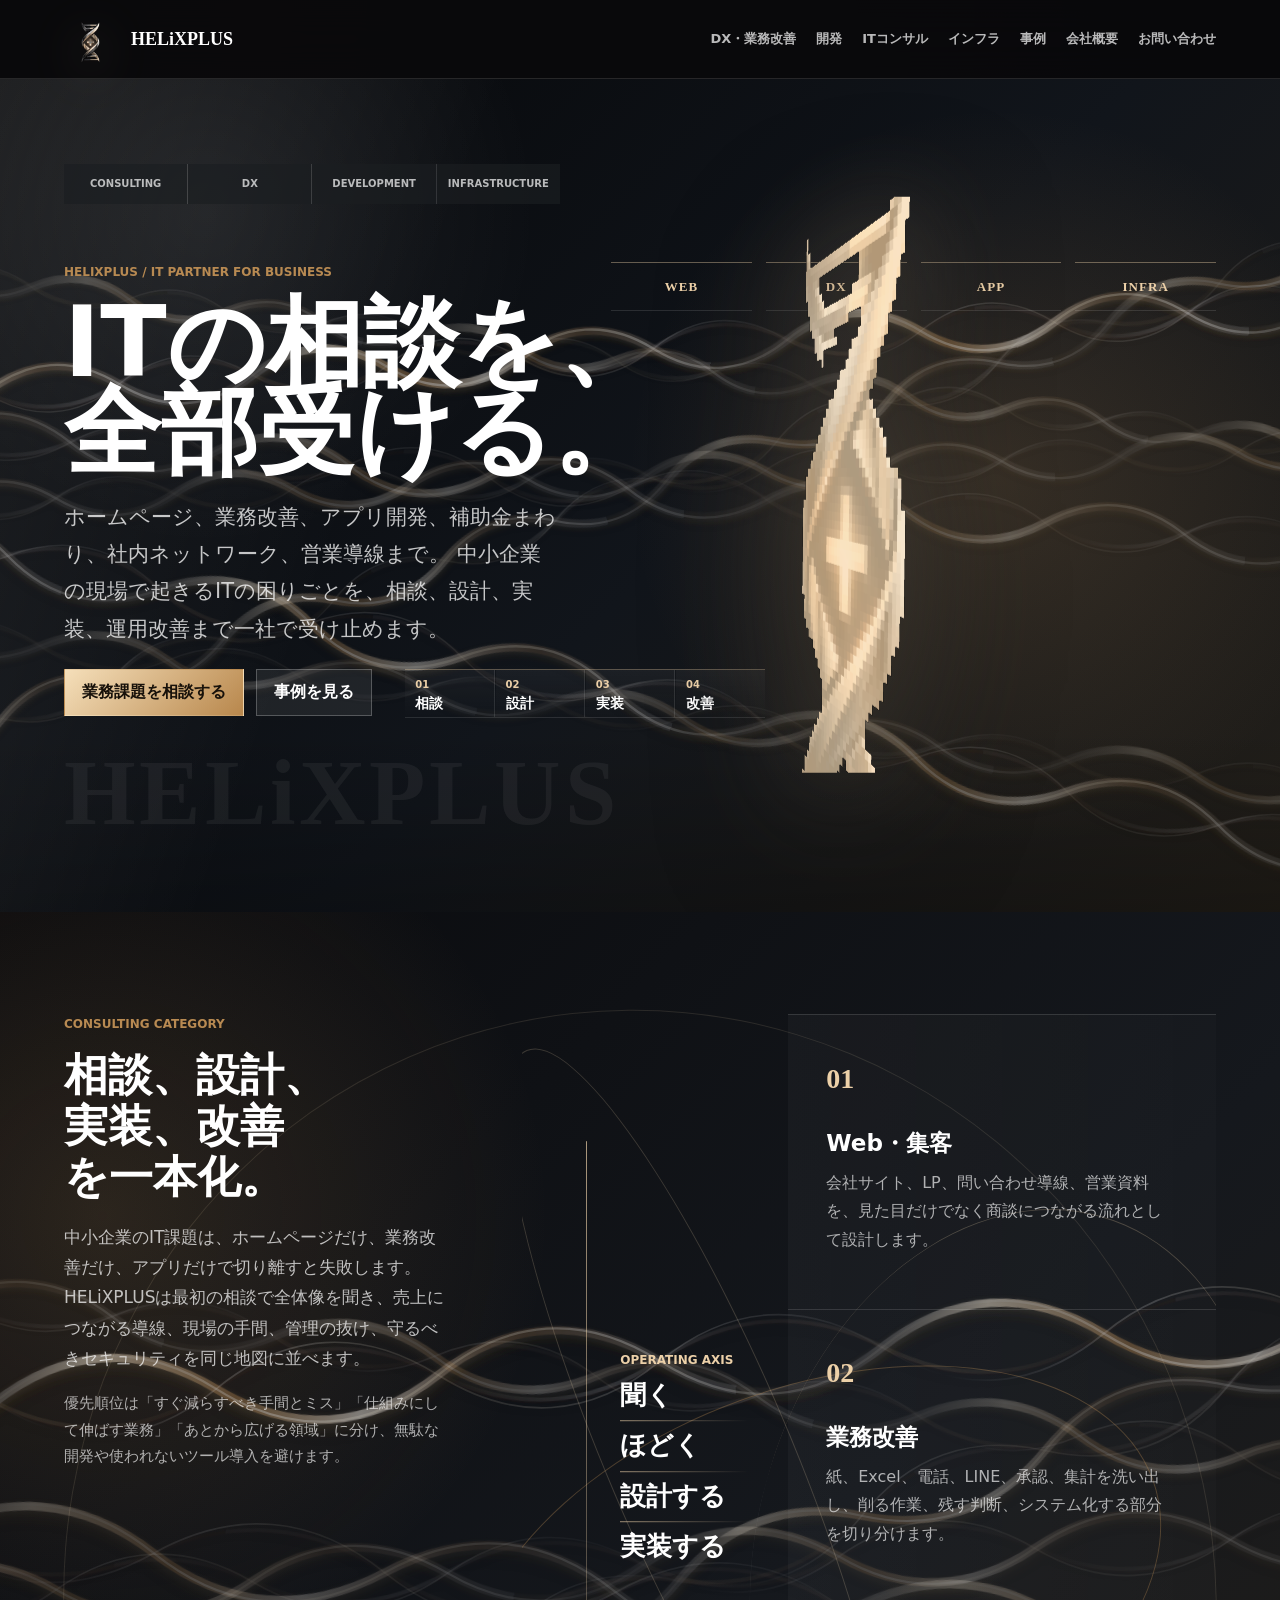
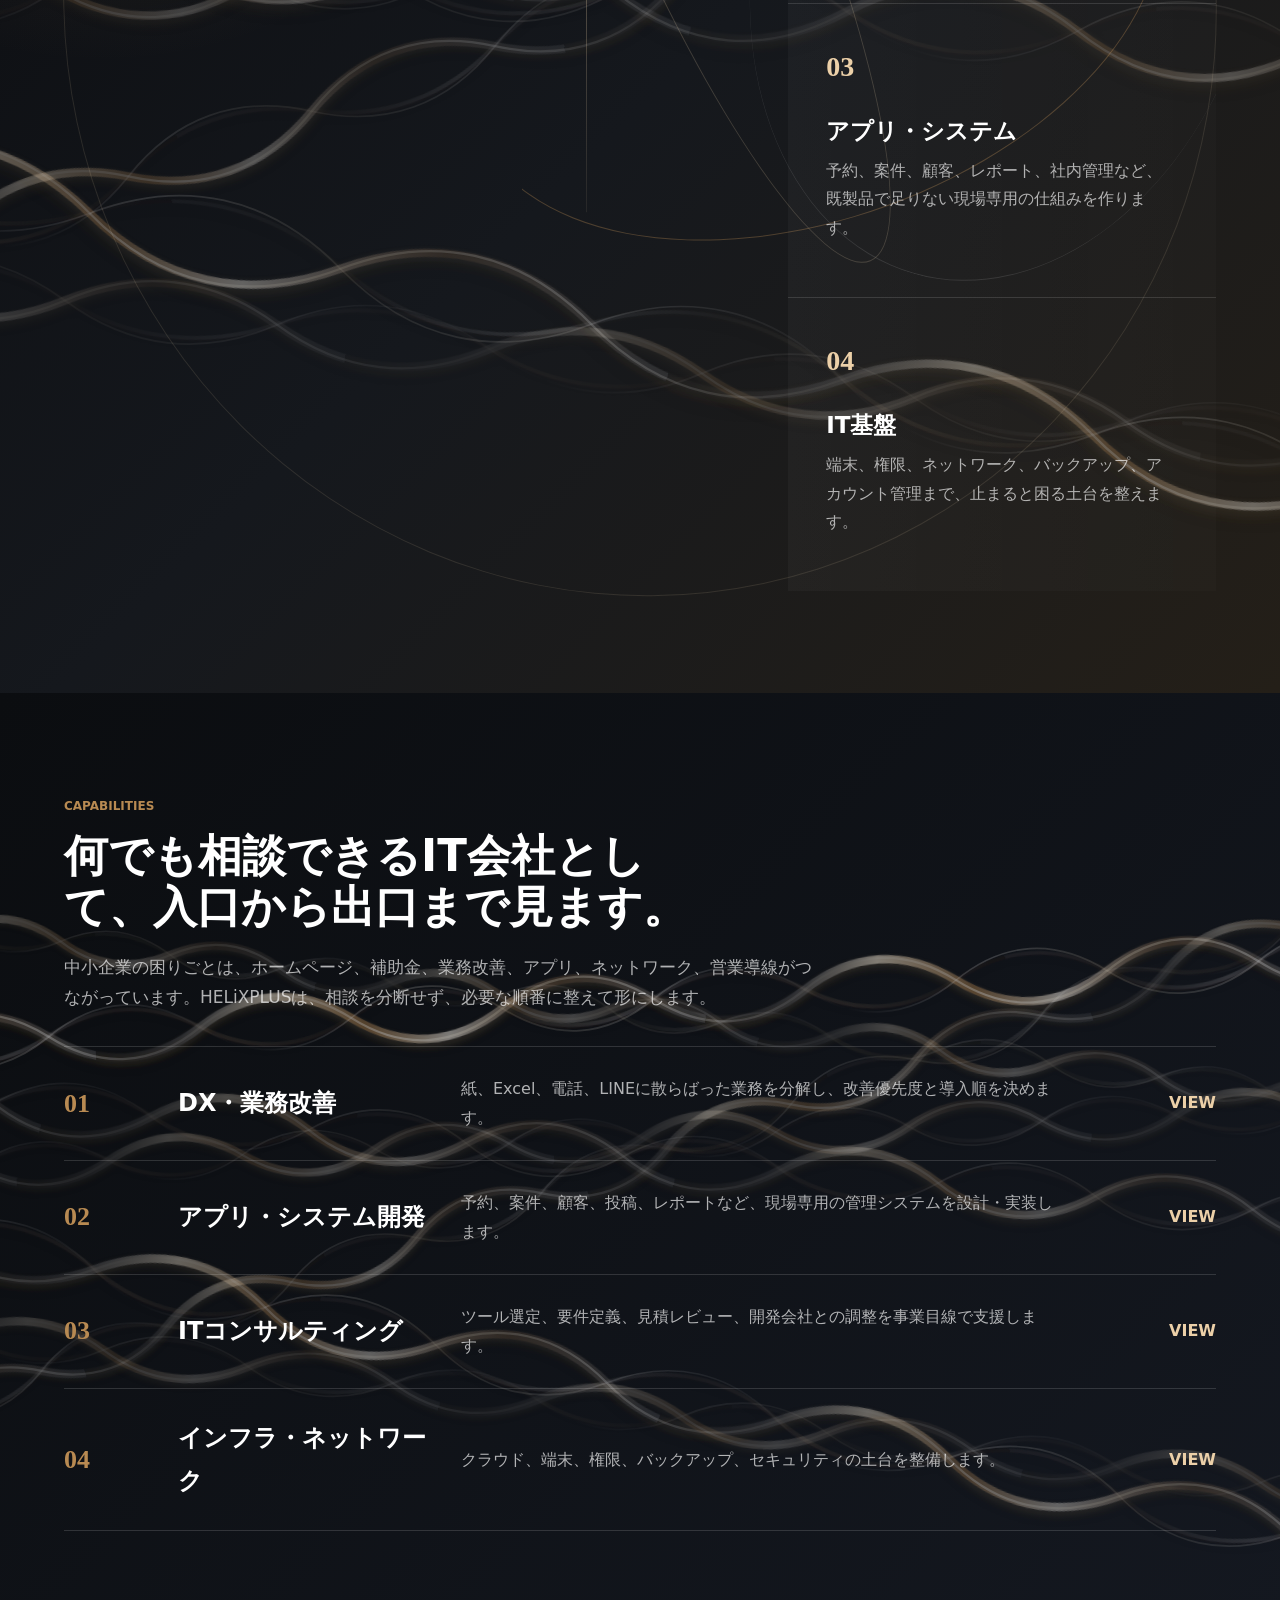
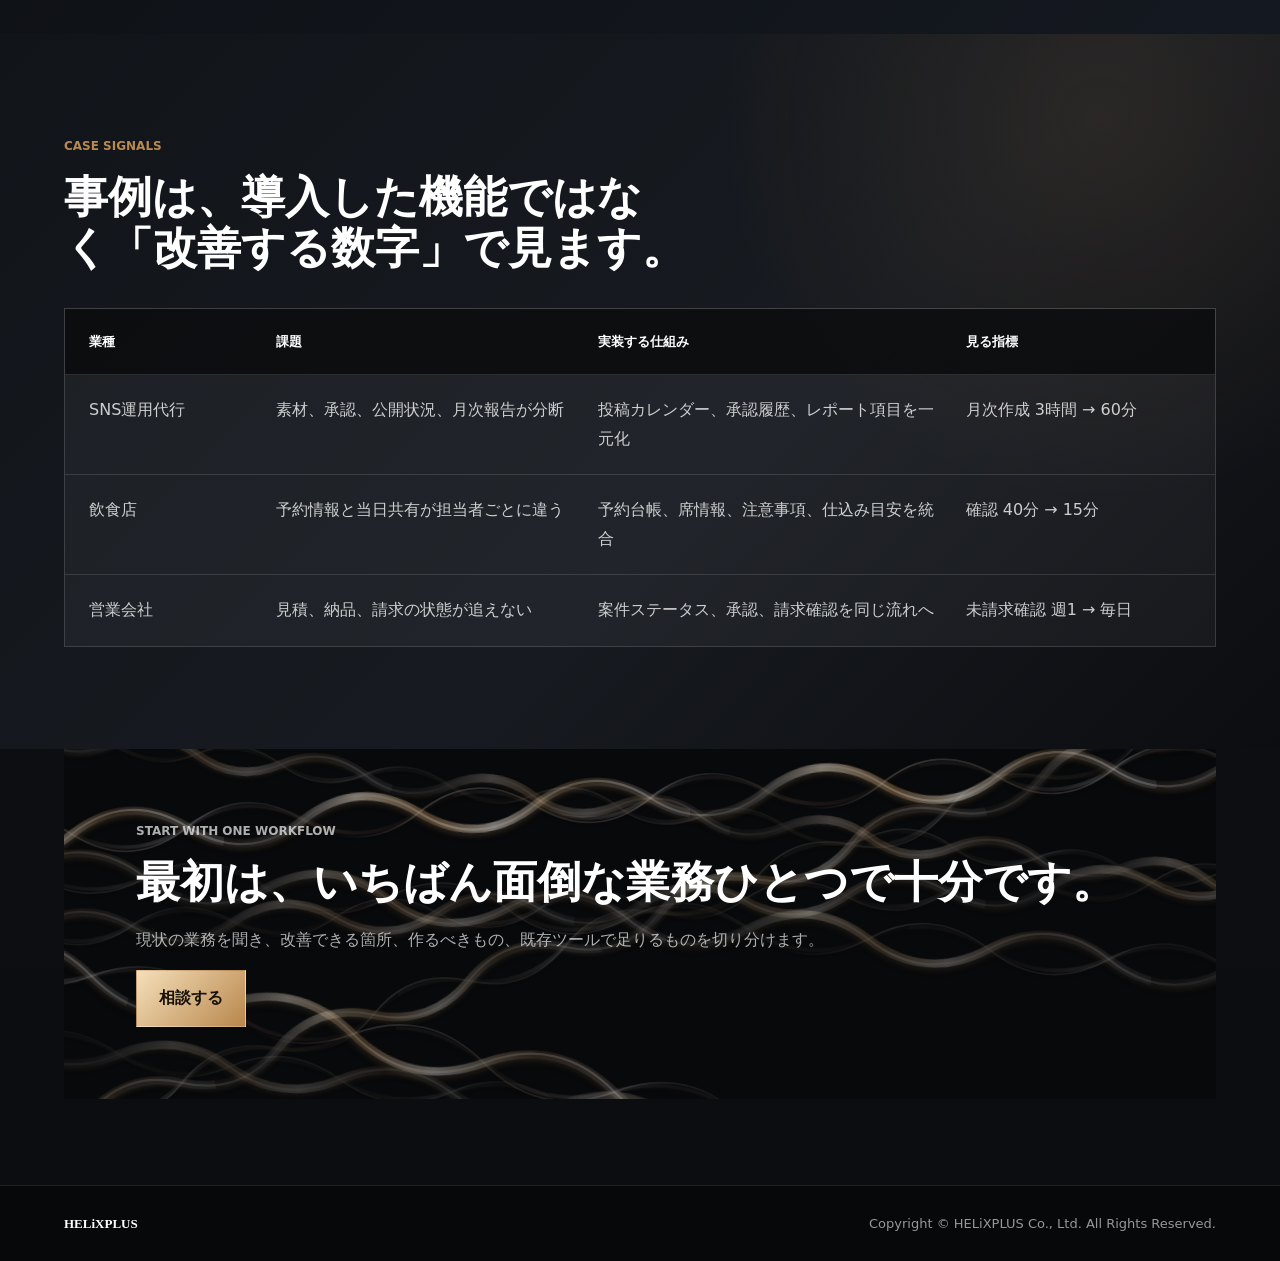
==== index.html @ cbbdb83b "Render hero logo as WebGL 3D mesh" ====
<!doctype html>
<html lang="ja">
  <head>
    <meta charset="utf-8" />
    <meta name="viewport" content="width=device-width, initial-scale=1" />
    <title>HELiXPLUS | 業務設計とシステム実装のパートナー</title>
    <meta name="description" content="HELiXPLUSは、中小企業のIT相談、業務改善、DX、アプリ開発、ITコンサルティングまで伴走するITパートナーです。" />
    <link rel="canonical" href="https://helixplus.vercel.app/" />
    <meta property="og:title" content="HELiXPLUS | ITの相談を、全部受ける。" />
    <meta property="og:description" content="業務改善、アプリ開発、ITコンサル、インフラまで。相談、設計、実装、改善を一本化します。" />
    <meta property="og:type" content="website" />
    <meta property="og:url" content="https://helixplus.vercel.app/" />
    <meta property="og:image" content="https://helixplus.vercel.app/assets/helixplus-mark.png" />
    <meta name="twitter:card" content="summary_large_image" />
    <link rel="stylesheet" href="./styles.css" />
    <script src="./logo-3d.js" defer></script>
  </head>
  <body>
    <a class="skip-link" href="#main-content">本文へ移動</a>
    <header class="site-header">
      <a class="brand" href="./index.html">
        <img src="./assets/helixplus-mark.png" alt="HELiXPLUS" />
        <span>HELiXPLUS</span>
      </a>
      <nav class="nav" aria-label="主要ナビゲーション">
        <a href="./dx.html">DX・業務改善</a>
        <a href="./development.html">開発</a>
        <a href="./consulting.html">ITコンサル</a>
        <a href="./infrastructure.html">インフラ</a>
        <a href="./works.html">事例</a>
        <a href="./company.html">会社概要</a>
        <a href="./company.html#contact">お問い合わせ</a>
      </nav>
    </header>

    <main id="main-content">
      <section class="hero">
        <div class="hero-copy">
          <div class="hero-kicker">
            <span>CONSULTING</span>
            <span>DX</span>
            <span>DEVELOPMENT</span>
            <span>INFRASTRUCTURE</span>
          </div>
          <p class="eyebrow">HELiXPLUS / IT PARTNER FOR BUSINESS</p>
          <h1><span>ITの相談を、</span><span>全部受ける。</span></h1>
          <p class="lead">
            ホームページ、業務改善、アプリ開発、補助金まわり、社内ネットワーク、営業導線まで。
            中小企業の現場で起きるITの困りごとを、相談、設計、実装、運用改善まで一社で受け止めます。
          </p>
          <div class="hero-cta-row">
            <div class="hero-actions">
              <a class="button primary" href="./company.html#contact">業務課題を相談する</a>
              <a class="button secondary" href="./works.html">事例を見る</a>
            </div>
            <div class="hero-proof" aria-label="HELiXPLUSの支援領域">
              <div><span>01</span><strong>相談</strong><small>入口を限定しない</small></div>
              <div><span>02</span><strong>設計</strong><small>必要な順番を決める</small></div>
              <div><span>03</span><strong>実装</strong><small>現場で使える形にする</small></div>
              <div><span>04</span><strong>改善</strong><small>作って終わりにしない</small></div>
            </div>
          </div>
          <p class="hero-signature" aria-hidden="true">
            <span>H</span>
            <span>E</span>
            <span>L</span>
            <span>i</span>
            <span>X</span>
            <span>P</span>
            <span>L</span>
            <span>U</span>
            <span>S</span>
          </p>
        </div>

        <aside class="brand-stage" aria-label="HELiXPLUSブランドステージ">
          <div class="orbit-labels" aria-hidden="true">
            <span>WEB</span>
            <span>DX</span>
            <span>APP</span>
            <span>INFRA</span>
          </div>
          <div class="hero-logo-3d" data-logo-src="./assets/helixplus-mark.png" aria-hidden="true">
            <canvas class="hero-logo-canvas"></canvas>
            <img class="hero-mark-fallback" src="./assets/helixplus-mark.png" alt="" />
          </div>
          <div class="stage-statement">
            <span>CONSULT / BUILD / GROW</span>
            <strong>経営、営業、現場をつなぎ、必要な技術を組み合わせる。</strong>
          </div>
        </aside>
      </section>

      <section class="section split-section helix-section">
        <div class="section-head">
          <p class="eyebrow">CONSULTING CATEGORY</p>
          <h2>相談、設計、実装、改善を一本化。</h2>
          <p class="section-lead">中小企業のIT課題は、ホームページだけ、業務改善だけ、アプリだけで切り離すと失敗します。HELiXPLUSは最初の相談で全体像を聞き、売上につながる導線、現場の手間、管理の抜け、守るべきセキュリティを同じ地図に並べます。</p>
          <p class="section-note">優先順位は「すぐ減らすべき手間とミス」「仕組みにして伸ばす業務」「あとから広げる領域」に分け、無駄な開発や使われないツール導入を避けます。</p>
        </div>
        <div class="consult-map" aria-label="相談カテゴリ">
          <div class="consult-core">
            <div class="axis-copy">
              <span>OPERATING AXIS</span>
              <strong>聞く</strong>
              <i></i>
              <strong>ほどく</strong>
              <i></i>
              <strong>設計する</strong>
              <i></i>
              <strong>実装する</strong>
            </div>
          </div>
          <article class="consult-item item-web"><span>01</span><h3>Web・集客</h3><p>会社サイト、LP、問い合わせ導線、営業資料を、見た目だけでなく商談につながる流れとして設計します。</p></article>
          <article class="consult-item item-dx"><span>02</span><h3>業務改善</h3><p>紙、Excel、電話、LINE、承認、集計を洗い出し、削る作業、残す判断、システム化する部分を切り分けます。</p></article>
          <article class="consult-item item-app"><span>03</span><h3>アプリ・システム</h3><p>予約、案件、顧客、レポート、社内管理など、既製品で足りない現場専用の仕組みを作ります。</p></article>
          <article class="consult-item item-base"><span>04</span><h3>IT基盤</h3><p>端末、権限、ネットワーク、バックアップ、アカウント管理まで、止まると困る土台を整えます。</p></article>
        </div>
      </section>

      <section class="section dark">
        <div class="section-head">
          <p class="eyebrow">CAPABILITIES</p>
          <h2>何でも相談できるIT会社として、入口から出口まで見ます。</h2>
          <p class="section-lead">中小企業の困りごとは、ホームページ、補助金、業務改善、アプリ、ネットワーク、営業導線がつながっています。HELiXPLUSは、相談を分断せず、必要な順番に整えて形にします。</p>
        </div>
        <div class="capability-list">
          <a href="./dx.html"><span>01</span><strong>DX・業務改善</strong><p>紙、Excel、電話、LINEに散らばった業務を分解し、改善優先度と導入順を決めます。</p><em>VIEW</em></a>
          <a href="./development.html"><span>02</span><strong>アプリ・システム開発</strong><p>予約、案件、顧客、投稿、レポートなど、現場専用の管理システムを設計・実装します。</p><em>VIEW</em></a>
          <a href="./consulting.html"><span>03</span><strong>ITコンサルティング</strong><p>ツール選定、要件定義、見積レビュー、開発会社との調整を事業目線で支援します。</p><em>VIEW</em></a>
          <a href="./infrastructure.html"><span>04</span><strong>インフラ・ネットワーク</strong><p>クラウド、端末、権限、バックアップ、セキュリティの土台を整備します。</p><em>VIEW</em></a>
        </div>
      </section>

      <section class="section">
        <div class="section-head">
          <p class="eyebrow">CASE SIGNALS</p>
          <h2>事例は、導入した機能ではなく「改善する数字」で見ます。</h2>
        </div>
        <div class="evidence-table">
          <div class="evidence-row head"><span>業種</span><span>課題</span><span>実装する仕組み</span><span>見る指標</span></div>
          <a class="evidence-row" href="./works.html"><span data-label="業種">SNS運用代行</span><span data-label="課題">素材、承認、公開状況、月次報告が分断</span><span data-label="実装する仕組み">投稿カレンダー、承認履歴、レポート項目を一元化</span><span data-label="改善例">月次作成 3時間 → 60分</span></a>
          <a class="evidence-row" href="./works.html"><span data-label="業種">飲食店</span><span data-label="課題">予約情報と当日共有が担当者ごとに違う</span><span data-label="実装する仕組み">予約台帳、席情報、注意事項、仕込み目安を統合</span><span data-label="改善例">確認 40分 → 15分</span></a>
          <a class="evidence-row" href="./works.html"><span data-label="業種">営業会社</span><span data-label="課題">見積、納品、請求の状態が追えない</span><span data-label="実装する仕組み">案件ステータス、承認、請求確認を同じ流れへ</span><span data-label="改善例">未請求確認 週1 → 毎日</span></a>
        </div>
      </section>

      <section class="closing-cta" id="contact">
        <p class="eyebrow">START WITH ONE WORKFLOW</p>
        <h2>最初は、いちばん面倒な業務ひとつで十分です。</h2>
        <p>現状の業務を聞き、改善できる箇所、作るべきもの、既存ツールで足りるものを切り分けます。</p>
        <a class="button primary" href="./company.html#contact">相談する</a>
      </section>
    </main>

    <footer class="site-footer">
      <span>HELiXPLUS</span>
      <span>Copyright © HELiXPLUS Co., Ltd. All Rights Reserved.</span>
    </footer>
  </body>
</html>
---- styles.css ----
:root {
  color-scheme: light;
  --ink: #101216;
  --charcoal: #15181d;
  --deep: #08090b;
  --paper: #f6f4ef;
  --white: #ffffff;
  --line: rgba(20, 22, 26, 0.13);
  --muted: #626975;
  --steel: #39414d;
  --gold: #b88a52;
  --gold-soft: #ecd0a8;
  --mist: #e9ecef;
  --radius: 0;
  --page: clamp(20px, 5vw, 76px);
}

* {
  box-sizing: border-box;
}

html {
  scroll-behavior: smooth;
  background: #090a0d;
}

body {
  margin: 0;
  color: var(--ink);
  background:
    radial-gradient(circle at 20% 0%, rgba(184, 138, 82, 0.09), transparent 30%),
    linear-gradient(180deg, #090a0d 0%, #13161b 48%, #0b0c0f 100%);
  font-family: "Hiragino Kaku Gothic ProN", "Yu Gothic", "YuGothic", "Noto Sans JP", system-ui, sans-serif;
  line-height: 1.78;
  letter-spacing: 0;
}

a {
  color: inherit;
  text-decoration: none;
}

a:focus-visible,
.button:focus-visible {
  outline: 3px solid var(--gold-soft);
  outline-offset: 4px;
}

.skip-link {
  position: fixed;
  left: var(--page);
  top: 12px;
  z-index: 100;
  padding: 10px 14px;
  background: #f5dfba;
  color: #17110a;
  font-weight: 900;
  transform: translateY(-180%);
}

.skip-link:focus {
  transform: translateY(0);
}

img {
  display: block;
  max-width: 100%;
}

h1,
h2,
h3,
p,
dl,
dd {
  margin-top: 0;
}

h1,
h2,
h3 {
  letter-spacing: 0;
}

h1 {
  margin-bottom: 22px;
  font-size: clamp(52px, 7.6vw, 118px);
  line-height: 0.92;
  font-weight: 900;
}

h1 span {
  display: block;
  white-space: nowrap;
}

h2 {
  margin-bottom: 18px;
  font-size: clamp(28px, 3.4vw, 48px);
  line-height: 1.18;
  font-weight: 900;
  text-wrap: balance;
}

h3 {
  margin-bottom: 10px;
  font-size: clamp(19px, 1.8vw, 24px);
  line-height: 1.35;
  font-weight: 850;
}

.site-header {
  position: sticky;
  top: 0;
  z-index: 40;
  display: grid;
  grid-template-columns: auto 1fr;
  align-items: center;
  gap: 30px;
  padding: 12px var(--page);
  border-bottom: 1px solid rgba(255, 255, 255, 0.12);
  background: rgba(8, 9, 11, 0.88);
  color: #fff;
  backdrop-filter: blur(18px);
}

.brand {
  display: inline-flex;
  align-items: center;
  gap: 13px;
  min-width: max-content;
  font-family: Georgia, "Times New Roman", serif;
  font-size: 18px;
  font-weight: 800;
}

.brand img {
  width: 54px;
  height: 54px;
  object-fit: contain;
  filter: drop-shadow(0 10px 26px rgba(236, 208, 168, 0.24));
}

.nav {
  display: flex;
  flex-wrap: wrap;
  justify-content: flex-end;
  gap: 8px 20px;
  color: rgba(255, 255, 255, 0.72);
  font-size: 13px;
  font-weight: 700;
}

.nav a {
  padding: 10px 0;
}

.nav a:hover {
  color: var(--gold-soft);
}

.eyebrow {
  margin: 0 0 14px;
  color: var(--gold);
  font-size: 12px;
  font-weight: 900;
  letter-spacing: 0;
  text-transform: uppercase;
}

.lead,
.page-lead,
.section-lead,
.card p,
.process-card p,
.case-card p,
.metric-card p,
.company-list dd,
.text-block p {
  color: var(--muted);
  text-wrap: pretty;
}

.button {
  display: inline-flex;
  align-items: center;
  justify-content: center;
  min-height: 50px;
  padding: 13px 22px;
  border: 1px solid var(--line);
  font-weight: 900;
  white-space: nowrap;
}

.button.primary {
  border-color: transparent;
  background: linear-gradient(135deg, #f5dfba 0%, #b8874c 100%);
  color: #17110a;
}

.button.secondary {
  border-color: rgba(255, 255, 255, 0.24);
  background: rgba(255, 255, 255, 0.07);
  color: #fff;
}

.hero-actions,
.inline-actions {
  display: flex;
  flex-wrap: wrap;
  gap: 12px;
  margin-top: 30px;
}

.hero-cta-row {
  display: grid;
  grid-template-columns: max-content minmax(360px, 560px);
  align-items: start;
  gap: clamp(22px, 2.6vw, 36px);
  margin-top: 14px;
}

.hero-cta-row .hero-actions {
  align-content: start;
  align-items: flex-start;
  margin-top: 0;
}

.hero-cta-row .button {
  min-height: 42px;
  padding: 8px 17px;
}

.hero {
  position: relative;
  min-height: calc(100vh - 67px);
  display: grid;
  grid-template-columns: minmax(0, 0.82fr) minmax(410px, 1fr);
  gap: clamp(24px, 4vw, 72px);
  align-items: center;
  padding: clamp(48px, 6vw, 88px) var(--page) clamp(42px, 5vw, 68px);
  overflow: hidden;
  background:
    url("./assets/helix-field.svg") center / cover no-repeat,
    radial-gradient(circle at 78% 48%, rgba(184, 138, 82, 0.2), transparent 34%),
    radial-gradient(circle at 16% 16%, rgba(255, 255, 255, 0.08), transparent 26%),
    linear-gradient(135deg, #050608 0%, #11151b 54%, #231f19 100%);
  color: #fff;
}

.hero::before {
  content: "";
  position: absolute;
  inset: 0;
  background:
    linear-gradient(110deg, rgba(255, 255, 255, 0.09), transparent 32%),
    linear-gradient(180deg, transparent 78%, rgba(0, 0, 0, 0.28));
  pointer-events: none;
}

.hero::after {
  content: none;
}

.hero-copy,
.brand-stage {
  position: relative;
  z-index: 1;
}

.hero-signature {
  position: relative;
  z-index: 0;
  display: flex;
  align-items: flex-end;
  justify-content: space-between;
  width: min(100%, 720px);
  gap: 0.04em;
  margin: clamp(18px, 3.2vh, 30px) 0 0;
  color: rgba(255, 255, 255, 0.055);
  font-family: Georgia, "Times New Roman", serif;
  font-size: clamp(54px, 7.2vw, 104px);
  font-weight: 900;
  line-height: 1;
  white-space: nowrap;
  pointer-events: none;
  perspective: 900px;
  transform-style: preserve-3d;
}

.hero-signature span {
  display: inline-block;
  transform-origin: 50% 52%;
  transform-style: preserve-3d;
  backface-visibility: visible;
  animation: signature-letter-spin 3.2s linear infinite;
  will-change: transform, opacity;
}

.hero-signature span:nth-child(1) { animation-delay: 0s; }
.hero-signature span:nth-child(2) { animation-delay: -0.26s; }
.hero-signature span:nth-child(3) { animation-delay: -0.52s; }
.hero-signature span:nth-child(4) { animation-delay: -0.78s; }
.hero-signature span:nth-child(5) { animation-delay: -1.04s; }
.hero-signature span:nth-child(6) { animation-delay: -1.3s; }
.hero-signature span:nth-child(7) { animation-delay: -1.56s; }
.hero-signature span:nth-child(8) { animation-delay: -1.82s; }
.hero-signature span:nth-child(9) { animation-delay: -2.08s; }

@keyframes signature-letter-spin {
  0% { opacity: .42; transform: rotateY(0deg) translateZ(0) scaleX(1); }
  25% { opacity: .82; transform: rotateY(90deg) translateZ(18px) scaleX(.32); }
  50% { opacity: .56; transform: rotateY(180deg) translateZ(0) scaleX(1); }
  75% { opacity: .82; transform: rotateY(270deg) translateZ(18px) scaleX(.32); }
  100% { opacity: .42; transform: rotateY(360deg) translateZ(0) scaleX(1); }
}

.hero-copy {
  max-width: 900px;
}

.hero .lead {
  max-width: 720px;
  color: rgba(255, 255, 255, 0.76);
  font-size: clamp(17px, 1.7vw, 21px);
}

.hero-kicker {
  display: grid;
  grid-template-columns: repeat(4, minmax(0, 1fr));
  gap: 1px;
  max-width: 720px;
  margin-bottom: clamp(34px, 5vw, 58px);
  background: rgba(255, 255, 255, 0.14);
}

.hero-kicker span {
  padding: 11px 10px;
  background: rgba(8, 10, 13, 0.62);
  color: rgba(255, 255, 255, 0.7);
  font-size: 10px;
  font-weight: 900;
  text-align: center;
}

.hero-proof {
  display: grid;
  grid-template-columns: repeat(4, 1fr);
  gap: 1px;
  width: min(100%, 560px);
  margin-top: 0;
  max-width: 560px;
  border-top: 1px solid rgba(236, 208, 168, 0.34);
  border-bottom: 1px solid rgba(255, 255, 255, 0.11);
  background: transparent;
}

.hero-proof div {
  min-height: 44px;
  padding: 6px 10px 6px;
  border-right: 1px solid rgba(255, 255, 255, 0.11);
  background: linear-gradient(180deg, rgba(255, 255, 255, 0.045), transparent);
}

.hero-proof div:last-child {
  border-right: 0;
}

.hero-proof span,
.metric-card span,
.process-card span,
.case-label {
  display: block;
  color: var(--gold-soft);
  font-size: 10px;
  font-weight: 900;
}

.hero-proof strong {
  display: block;
  margin-top: 1px;
  color: #fff;
  font-size: clamp(14px, 1.05vw, 17px);
  line-height: 1.18;
}

.hero-proof small {
  display: none;
  margin-top: 0;
  color: rgba(255, 255, 255, 0.62);
  font-size: 12px;
  line-height: 1.45;
}

.brand-stage {
  min-height: clamp(520px, 72vh, 760px);
  display: grid;
  place-items: center;
  padding: clamp(12px, 2vw, 28px);
  overflow: visible;
  isolation: isolate;
  perspective: 1500px;
}

.brand-stage::before {
  content: none;
}

.brand-stage::after {
  content: none;
}

.hero-logo-3d {
  position: relative;
  z-index: 4;
  width: min(45vw, 610px);
  aspect-ratio: 1;
  min-width: 360px;
  transform: translateY(-3%);
  filter:
    drop-shadow(0 36px 70px rgba(0, 0, 0, 0.55))
    drop-shadow(0 0 46px rgba(236, 208, 168, 0.22));
}

.hero-logo-canvas,
.hero-mark-fallback {
  position: absolute;
  inset: 0;
  width: 100%;
  height: 100%;
}

.hero-logo-canvas {
  z-index: 2;
  display: block;
}

.hero-logo-3d.is-ready .hero-mark-fallback {
  opacity: 0;
}

.hero-mark-fallback {
  z-index: 1;
  object-fit: contain;
  opacity: 0.92;
  transition: opacity 240ms ease;
}

.orbit-labels {
  position: absolute;
  inset: 13% 0 auto;
  z-index: 3;
  display: grid;
  grid-template-columns: repeat(4, 1fr);
  gap: 14px;
}

.orbit-labels span {
  padding: 12px 0;
  border-top: 1px solid rgba(236, 208, 168, 0.4);
  border-bottom: 1px solid rgba(255, 255, 255, 0.12);
  color: var(--gold-soft);
  font-family: Georgia, "Times New Roman", serif;
  font-size: 13px;
  font-weight: 900;
  text-align: center;
  letter-spacing: 0.08em;
}

.stage-statement {
  display: none;
}

.stage-statement span {
  display: block;
  margin-bottom: 8px;
  color: var(--gold-soft);
  font-size: 12px;
  font-weight: 900;
}

.stage-statement strong {
  color: #fff;
  font-size: clamp(18px, 2vw, 24px);
  line-height: 1.35;
}

.section {
  position: relative;
  padding: clamp(64px, 8vw, 116px) var(--page);
  background:
    radial-gradient(circle at 86% 12%, rgba(184, 138, 82, 0.12), transparent 30%),
    linear-gradient(135deg, #111419 0%, #171a20 58%, #0c0d10 100%);
  color: #fff;
}

.section.dark {
  background:
    url("./assets/helix-field.svg") center / cover no-repeat,
    linear-gradient(135deg, #0b0d10 0%, #141820 100%);
  color: #fff;
}

.section .section-lead,
.section.dark .section-lead,
.section.dark .card p,
.section.dark .process-card p {
  color: rgba(255, 255, 255, 0.68);
}

.section-head {
  max-width: 980px;
  margin-bottom: 34px;
}

.section-lead {
  max-width: 760px;
  font-size: 17px;
}

.section-note {
  max-width: 720px;
  margin-bottom: 0;
  color: rgba(255, 255, 255, 0.66);
  font-size: 15px;
}

.split-section {
  display: grid;
  grid-template-columns: minmax(260px, 0.55fr) minmax(0, 1fr);
  gap: clamp(32px, 6vw, 92px);
  align-items: start;
}

.helix-section {
  overflow: hidden;
  background:
    url("./assets/helix-field.svg") center / cover no-repeat,
    radial-gradient(circle at 8% 22%, rgba(184, 138, 82, 0.18), transparent 28%),
    linear-gradient(135deg, #090a0d 0%, #15181d 54%, #241f18 100%);
  color: #fff;
}

.helix-section::before {
  content: "";
  position: absolute;
  inset: 7% 5%;
  border: 1px solid rgba(236, 208, 168, 0.12);
  border-radius: 50%;
  transform: rotate(-12deg);
  pointer-events: none;
}

.helix-section .section-head {
  position: relative;
  z-index: 2;
}

.helix-section .section-lead {
  color: rgba(255, 255, 255, 0.72);
}

.card-grid,
.case-grid,
.metric-grid,
.process-grid,
.detail-grid,
.works-grid {
  display: grid;
  grid-template-columns: repeat(3, 1fr);
  gap: 1px;
  background: var(--line);
}

.card,
.case-card,
.metric-card,
.process-card,
.detail-card,
.work-card {
  min-height: 260px;
  padding: clamp(22px, 3vw, 34px);
  border: 1px solid rgba(255, 255, 255, 0.12);
  background: rgba(255, 255, 255, 0.055);
  color: #fff;
}

.card p,
.case-card p,
.metric-card p,
.process-card p,
.detail-card p,
.work-card p {
  color: rgba(255, 255, 255, 0.68);
}

.consult-map {
  position: relative;
  display: grid;
  grid-template-columns: minmax(250px, 0.62fr) minmax(0, 1fr);
  gap: 0;
  min-height: 620px;
  padding: 0;
  background: transparent;
  overflow: hidden;
  color: #fff;
}

.consult-map::before {
  content: "";
  position: absolute;
  left: -10%;
  top: 50%;
  width: min(58vw, 720px);
  height: min(34vw, 430px);
  border: 1px solid rgba(184, 138, 82, 0.34);
  border-radius: 50%;
  transform: translateY(-50%) rotate(-20deg);
  pointer-events: none;
}

.consult-map::after {
  content: "";
  position: absolute;
  left: 34%;
  right: -6%;
  top: 16%;
  height: 58%;
  border-top: 1px solid rgba(236, 208, 168, 0.24);
  border-bottom: 1px solid rgba(255, 255, 255, 0.11);
  border-radius: 50%;
  transform: rotate(16deg);
  pointer-events: none;
}

.consult-core {
  position: relative;
  z-index: 2;
  left: auto;
  top: auto;
  display: grid;
  align-items: stretch;
  align-self: stretch;
  width: auto;
  min-height: 100%;
  padding: clamp(34px, 5vw, 64px);
  border-right: 0;
  background: transparent;
  color: #fff;
  text-align: center;
  transform: none;
  grid-row: span 4;
}

.axis-copy {
  position: relative;
  display: grid;
  align-content: center;
  gap: clamp(6px, 1.1vw, 10px);
  justify-items: start;
  text-align: left;
  min-height: 100%;
  padding-left: clamp(18px, 3vw, 34px);
  transform: translateY(-14%);
}

.axis-copy::after {
  content: "";
  position: absolute;
  inset: 8% -26% 8% 12%;
  border: 1px solid rgba(236, 208, 168, 0.2);
  border-radius: 50%;
  transform: rotate(-23deg);
}

.axis-copy::before {
  content: "";
  position: absolute;
  left: 0;
  top: 20%;
  bottom: 16%;
  width: 1px;
  background: linear-gradient(180deg, rgba(236, 208, 168, 0.7), rgba(236, 208, 168, 0.08));
}

.axis-copy span {
  position: relative;
  z-index: 1;
  color: var(--gold-soft);
  font-size: 12px;
  font-weight: 900;
}

.axis-copy strong {
  position: relative;
  z-index: 1;
  color: #fff;
  font-size: clamp(20px, 2vw, 28px);
  line-height: 1.15;
}

.axis-copy i {
  position: relative;
  z-index: 1;
  display: block;
  width: min(11vw, 128px);
  height: 1px;
  background: linear-gradient(90deg, rgba(236, 208, 168, 0.64), transparent);
}

.consult-item {
  position: relative;
  z-index: 2;
  min-height: auto;
  padding: clamp(26px, 3vw, 44px);
  border-top: 1px solid rgba(255, 255, 255, 0.13);
  background: linear-gradient(90deg, rgba(255, 255, 255, 0.032), rgba(255, 255, 255, 0.012));
}

.consult-item span {
  color: var(--gold-soft);
  font-family: Georgia, "Times New Roman", serif;
  font-size: 28px;
  font-weight: 900;
}

.consult-item h3 {
  margin-top: 24px;
}

.consult-item p {
  max-width: 430px;
  color: rgba(255, 255, 255, 0.66);
}

.item-dx,
.item-base {
  display: block;
  text-align: left;
}

.section.dark .card,
.section.dark .process-card,
.section.dark .metric-card {
  border: 1px solid rgba(255, 255, 255, 0.12);
  background: rgba(255, 255, 255, 0.055);
}

.card span,
.detail-card span {
  display: block;
  margin-bottom: 18px;
  color: var(--gold);
  font-size: 12px;
  font-weight: 900;
}

.capability-list {
  display: grid;
  border-top: 1px solid rgba(255, 255, 255, 0.14);
}

.capability-list a {
  display: grid;
  grid-template-columns: 86px minmax(220px, 0.42fr) minmax(0, 1fr) 120px;
  gap: 28px;
  align-items: center;
  padding: 28px 0;
  border-bottom: 1px solid rgba(255, 255, 255, 0.14);
}

.capability-list span {
  color: var(--gold);
  font-family: Georgia, "Times New Roman", serif;
  font-size: 26px;
  font-weight: 900;
}

.capability-list strong {
  font-size: 24px;
}

.capability-list p {
  margin-bottom: 0;
  color: rgba(255, 255, 255, 0.68);
}

.capability-list em {
  color: var(--gold-soft);
  font-style: normal;
  font-weight: 900;
  text-align: right;
}

.evidence-table {
  border: 1px solid rgba(255, 255, 255, 0.14);
  background: rgba(255, 255, 255, 0.045);
}

.evidence-row {
  display: grid;
  grid-template-columns: 0.75fr 1.35fr 1.55fr 1fr;
  gap: 18px;
  padding: 21px 24px;
  border-bottom: 1px solid rgba(255, 255, 255, 0.13);
  color: rgba(255, 255, 255, 0.78);
}

.evidence-row:last-child {
  border-bottom: 0;
}

.evidence-row.head {
  background: rgba(8, 9, 11, 0.8);
  color: #fff;
  font-size: 13px;
  font-weight: 900;
}

.evidence-row:not(.head):hover {
  background: rgba(255, 255, 255, 0.08);
}

.page-hero {
  position: relative;
  min-height: 560px;
  display: grid;
  grid-template-columns: minmax(0, 0.92fr) minmax(360px, 0.68fr);
  gap: clamp(34px, 6vw, 96px);
  align-items: center;
  padding: clamp(58px, 8vw, 112px) var(--page);
  overflow: hidden;
  background:
    url("./assets/helix-field.svg") center / cover no-repeat,
    linear-gradient(135deg, #090a0d 0%, #171b22 70%, #2a241d 100%);
  color: #fff;
}

.page-hero h1 {
  max-width: 980px;
  font-size: clamp(36px, 4.8vw, 68px);
  line-height: 1.02;
}

.page-hero h1 span {
  display: block;
}

.page-hero.light {
  background:
    url("./assets/helix-field.svg") center / cover no-repeat,
    linear-gradient(135deg, #111419 0%, #f0e7d8 180%);
  color: #fff;
}

.page-hero::after {
  content: none;
}

.page-lead {
  max-width: 760px;
  color: rgba(255, 255, 255, 0.72);
  font-size: clamp(17px, 1.7vw, 20px);
}

.page-hero.light .page-lead {
  color: rgba(255, 255, 255, 0.72);
}

.page-visual {
  position: relative;
  z-index: 1;
  min-height: 460px;
  padding: 26px;
  border: 1px solid rgba(255, 255, 255, 0.16);
  background:
    linear-gradient(180deg, rgba(255, 255, 255, 0.08), rgba(255, 255, 255, 0.03)),
    rgba(7, 8, 10, 0.72);
  overflow: hidden;
}

.page-hero.light .page-visual {
  border-color: rgba(255, 255, 255, 0.16);
  background: rgba(7, 8, 10, 0.72);
  color: #fff;
}

.page-visual::before {
  content: "";
  position: absolute;
  inset: -8% -10% 18% -10%;
  background: url("./assets/helixplus-mark.png") center / min(82%, 520px) auto no-repeat;
  opacity: 0.2;
  filter: drop-shadow(0 26px 60px rgba(184, 138, 82, 0.22));
}

.visual-title {
  position: relative;
  z-index: 1;
  margin-bottom: 20px;
  color: var(--gold-soft);
  font-weight: 900;
}

.page-hero.light .visual-title {
  color: var(--gold-soft);
}

.visual-flow,
.flow-list {
  position: relative;
  z-index: 1;
  display: grid;
  gap: 12px;
  margin: 0;
  padding: 0;
  list-style: none;
}

.visual-flow li,
.flow-list li {
  display: grid;
  grid-template-columns: 64px 1fr;
  gap: 10px 16px;
  padding: 16px;
  border: 1px solid rgba(255, 255, 255, 0.13);
  background: rgba(255, 255, 255, 0.06);
}

.page-hero.light .visual-flow li {
  border-color: rgba(255, 255, 255, 0.13);
  background: rgba(255, 255, 255, 0.06);
}

.visual-flow span,
.visual-board span,
.flow-list span {
  color: var(--gold-soft);
  font-size: 12px;
  font-weight: 900;
}

.page-hero.light .visual-flow span,
.page-hero.light .visual-board span {
  color: var(--gold-soft);
}

.visual-flow strong,
.visual-board strong {
  display: block;
  color: #fff;
  line-height: 1.35;
}

.page-hero.light .visual-flow strong,
.page-hero.light .visual-board strong {
  color: #fff;
}

.visual-flow small {
  grid-column: 2;
  color: rgba(255, 255, 255, 0.65);
}

.page-hero.light .visual-flow small {
  color: rgba(255, 255, 255, 0.65);
}

.visual-board {
  position: relative;
  z-index: 1;
  display: grid;
  grid-template-columns: 1fr 1fr;
  gap: 1px;
  background: rgba(255, 255, 255, 0.15);
}

.visual-board div {
  min-height: 132px;
  padding: 18px;
  background: rgba(7, 8, 10, 0.78);
}

.page-hero.light .visual-board {
  background: rgba(255, 255, 255, 0.15);
}

.page-hero.light .visual-board div {
  background: rgba(7, 8, 10, 0.78);
}

.content-split {
  display: grid;
  grid-template-columns: minmax(260px, 0.55fr) minmax(0, 1fr);
  gap: clamp(32px, 6vw, 90px);
}

.text-block {
  max-width: 980px;
}

.detail-grid {
  margin-top: 28px;
}

.case-study-grid {
  grid-template-columns: repeat(2, 1fr);
}

.case-study-card dl {
  display: grid;
  gap: 12px;
  margin: 20px 0 0;
}

.case-study-card dl div {
  display: grid;
  grid-template-columns: 82px 1fr;
  gap: 14px;
  padding-top: 12px;
  border-top: 1px solid var(--line);
}

.case-study-card dt {
  color: var(--gold);
  font-weight: 900;
}

.case-study-card dd {
  margin: 0;
  color: rgba(255, 255, 255, 0.68);
}

.case-result {
  margin: 12px 0 2px;
  color: var(--gold-soft);
  font-weight: 900;
}

.featured-case {
  padding-top: clamp(58px, 7vw, 92px);
}

.case-feature-grid {
  display: grid;
  grid-template-columns: repeat(3, 1fr);
  gap: 1px;
  background: rgba(255, 255, 255, 0.14);
}

.case-feature-grid article {
  min-height: 330px;
  padding: clamp(24px, 3vw, 38px);
  background:
    linear-gradient(180deg, rgba(236, 208, 168, 0.06), rgba(255, 255, 255, 0.025)),
    rgba(8, 10, 13, 0.72);
}

.case-feature-grid span {
  color: var(--gold-soft);
  font-size: 12px;
  font-weight: 900;
}

.case-feature-grid p,
.outcome-list span {
  color: rgba(255, 255, 255, 0.68);
}

.outcome-list {
  display: grid;
  gap: 12px;
  margin: 18px 0 0;
  padding: 0;
  list-style: none;
}

.outcome-list li {
  display: flex;
  justify-content: space-between;
  gap: 18px;
  padding-top: 12px;
  border-top: 1px solid rgba(255, 255, 255, 0.14);
}

.company-list {
  margin: 0;
  border-top: 1px solid rgba(255, 255, 255, 0.14);
}

.company-list div {
  display: grid;
  grid-template-columns: 170px 1fr;
  gap: 24px;
  padding: 22px 0;
  border-bottom: 1px solid rgba(255, 255, 255, 0.14);
}

.company-list dt {
  color: var(--gold);
  font-weight: 900;
}

.company-list dd {
  color: rgba(255, 255, 255, 0.72);
}

.cta-band,
.closing-cta,
.section-cta {
  margin: 0 var(--page) clamp(50px, 7vw, 86px);
  padding: clamp(32px, 6vw, 72px);
  background:
    url("./assets/helix-field.svg") center / cover no-repeat,
    var(--deep);
  color: #fff;
}

.cta-band,
.section-cta {
  display: flex;
  justify-content: space-between;
  align-items: center;
  gap: 28px;
}

.cta-actions,
.contact-methods {
  display: flex;
  flex-wrap: wrap;
  gap: 12px;
  justify-content: flex-end;
}

.cta-band p,
.closing-cta p {
  max-width: 720px;
  color: rgba(255, 255, 255, 0.68);
}

.contact-address {
  margin-bottom: 0;
  color: var(--gold-soft);
  font-size: clamp(18px, 2vw, 24px);
  font-weight: 900;
}

.site-footer {
  display: flex;
  justify-content: space-between;
  gap: 18px;
  padding: 26px var(--page);
  border-top: 1px solid rgba(255, 255, 255, 0.1);
  color: rgba(255, 255, 255, 0.58);
  background: #07080a;
  font-size: 13px;
}

.site-footer span:first-child {
  color: #fff;
  font-family: Georgia, "Times New Roman", serif;
  font-weight: 900;
}

@media (min-width: 1041px) and (max-height: 760px) {
  .hero {
    padding-top: clamp(34px, 4.6vw, 54px);
    padding-bottom: 34px;
  }

  .hero-kicker {
    margin-bottom: 24px;
  }

  .hero h1 {
    margin-bottom: 14px;
    font-size: clamp(48px, 6.4vw, 94px);
    line-height: 0.9;
  }

  .hero .lead {
    max-width: 690px;
    font-size: 17px;
    line-height: 1.58;
  }

  .hero-cta-row {
    grid-template-columns: max-content minmax(330px, 500px);
    gap: 18px;
    margin-top: 12px;
  }

  .hero-proof div {
    min-height: 44px;
    padding-block: 5px;
  }
}

@media (max-width: 1040px) {
  .site-header {
    grid-template-columns: 1fr;
    align-items: start;
    gap: 8px;
  }

  .nav {
    justify-content: flex-start;
  }

  .hero,
  .page-hero,
  .split-section,
  .content-split {
    grid-template-columns: 1fr;
  }

  .brand-stage,
  .page-visual {
    min-height: 420px;
  }

  .card-grid,
  .case-grid,
  .metric-grid,
  .process-grid,
  .detail-grid,
  .works-grid,
  .case-feature-grid,
  .consult-map {
    grid-template-columns: repeat(2, 1fr);
  }

  .capability-list a {
    grid-template-columns: 64px minmax(180px, 0.5fr) minmax(0, 1fr);
  }

  .capability-list em {
    display: none;
  }
}

@media (max-width: 680px) {
  .site-header {
    position: static;
  }

  .nav {
    gap: 4px 14px;
    font-size: 12px;
  }

  .brand img {
    width: 46px;
    height: 46px;
  }

  h1 {
    font-size: clamp(36px, 11vw, 54px);
  }

  .page-hero h1 {
    font-size: clamp(34px, 9.5vw, 44px);
    line-height: 1.08;
  }

  h1 span {
    white-space: normal;
  }

  .hero-signature {
    display: none;
  }

  .hero-kicker {
    grid-template-columns: repeat(2, 1fr);
  }

  .hero-proof,
  .card-grid,
  .case-grid,
  .metric-grid,
  .process-grid,
  .detail-grid,
  .works-grid,
  .case-study-grid,
  .case-feature-grid,
  .visual-board,
  .consult-map {
    grid-template-columns: 1fr;
  }

  .hero-cta-row {
    grid-template-columns: 1fr;
    transform: none;
  }

  .hero-cta-row .hero-proof {
    grid-template-columns: repeat(4, minmax(0, 1fr));
  }

  .consult-map {
    min-height: auto;
    grid-template-columns: 1fr;
  }

  .consult-map::before,
  .consult-map::after {
    display: none;
  }

  .consult-core {
    position: relative;
    left: auto;
    top: auto;
    width: auto;
    min-height: 170px;
    transform: none;
    order: -1;
    grid-row: auto;
  }

  .consult-item,
  .item-dx,
  .item-base {
    display: block;
    min-height: 190px;
    text-align: left;
  }

  .brand-stage,
  .page-visual {
    min-height: 360px;
  }

  .brand-stage {
    order: -1;
    min-height: 330px;
    margin-top: -22px;
  }

  .hero-mark {
    width: min(82vw, 360px);
    min-width: 0;
  }

  .orbit-labels {
    inset: 6% 0 auto;
    grid-template-columns: repeat(4, 1fr);
    gap: 6px;
  }

  .orbit-labels span {
    padding: 8px 0;
    font-size: 10px;
  }

  .stage-statement {
    right: 0;
    bottom: 2%;
    max-width: 260px;
  }

  .stage-statement strong {
    font-size: 15px;
  }

  .capability-list a,
  .evidence-row,
  .company-list div,
  .visual-flow li,
  .flow-list li,
  .case-study-card dl div {
    grid-template-columns: 1fr;
  }

  .evidence-row.head {
    display: none;
  }

  .evidence-row span::before {
    content: attr(data-label);
    display: block;
    margin-bottom: 3px;
    color: var(--gold);
    font-size: 11px;
    font-weight: 900;
  }

  .visual-flow small {
    grid-column: auto;
  }

  .button {
    width: 100%;
  }

  .cta-band,
  .section-cta,
  .site-footer {
    flex-direction: column;
    align-items: flex-start;
  }

  .cta-actions,
  .contact-methods {
    width: 100%;
    justify-content: stretch;
  }
}

@media (prefers-reduced-motion: reduce) {
  html {
    scroll-behavior: auto;
  }

  .hero-logo-canvas {
    display: none;
  }

  .hero-logo-3d .hero-mark-fallback {
    opacity: 1;
  }
}
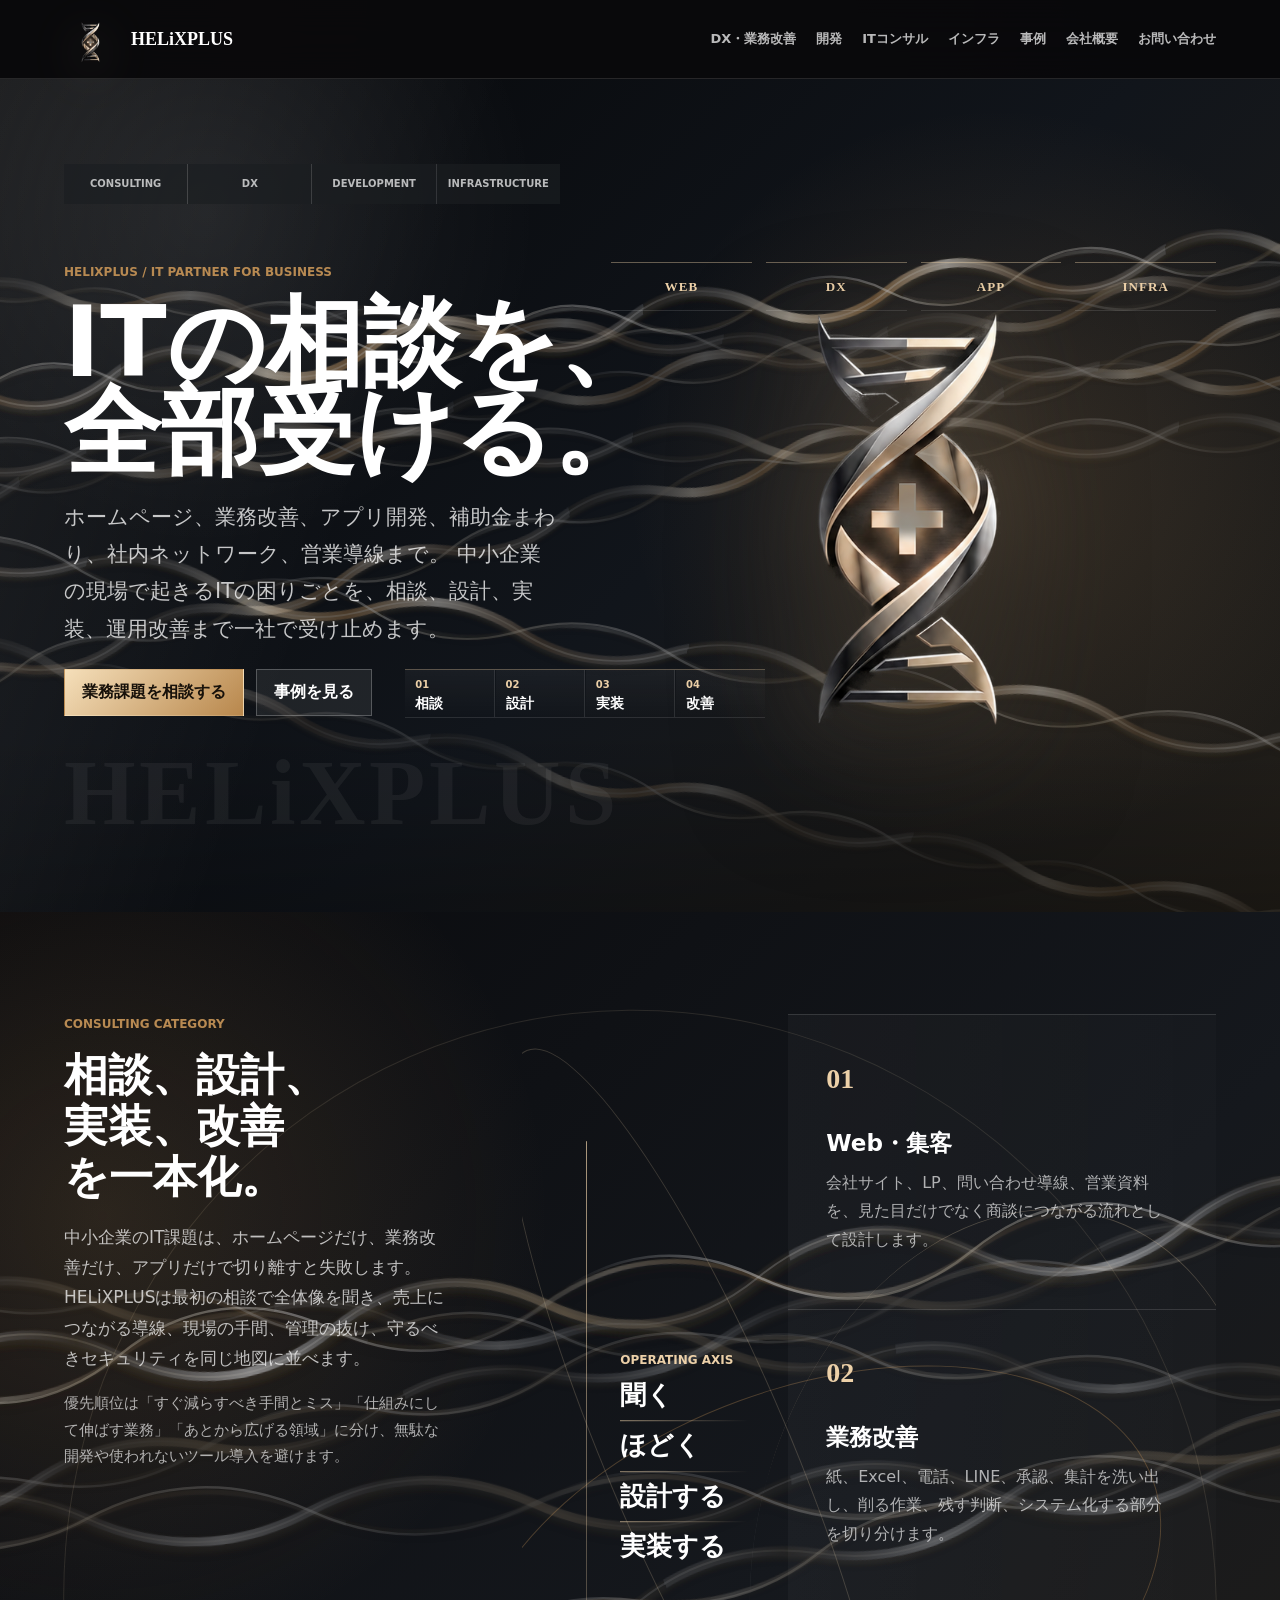
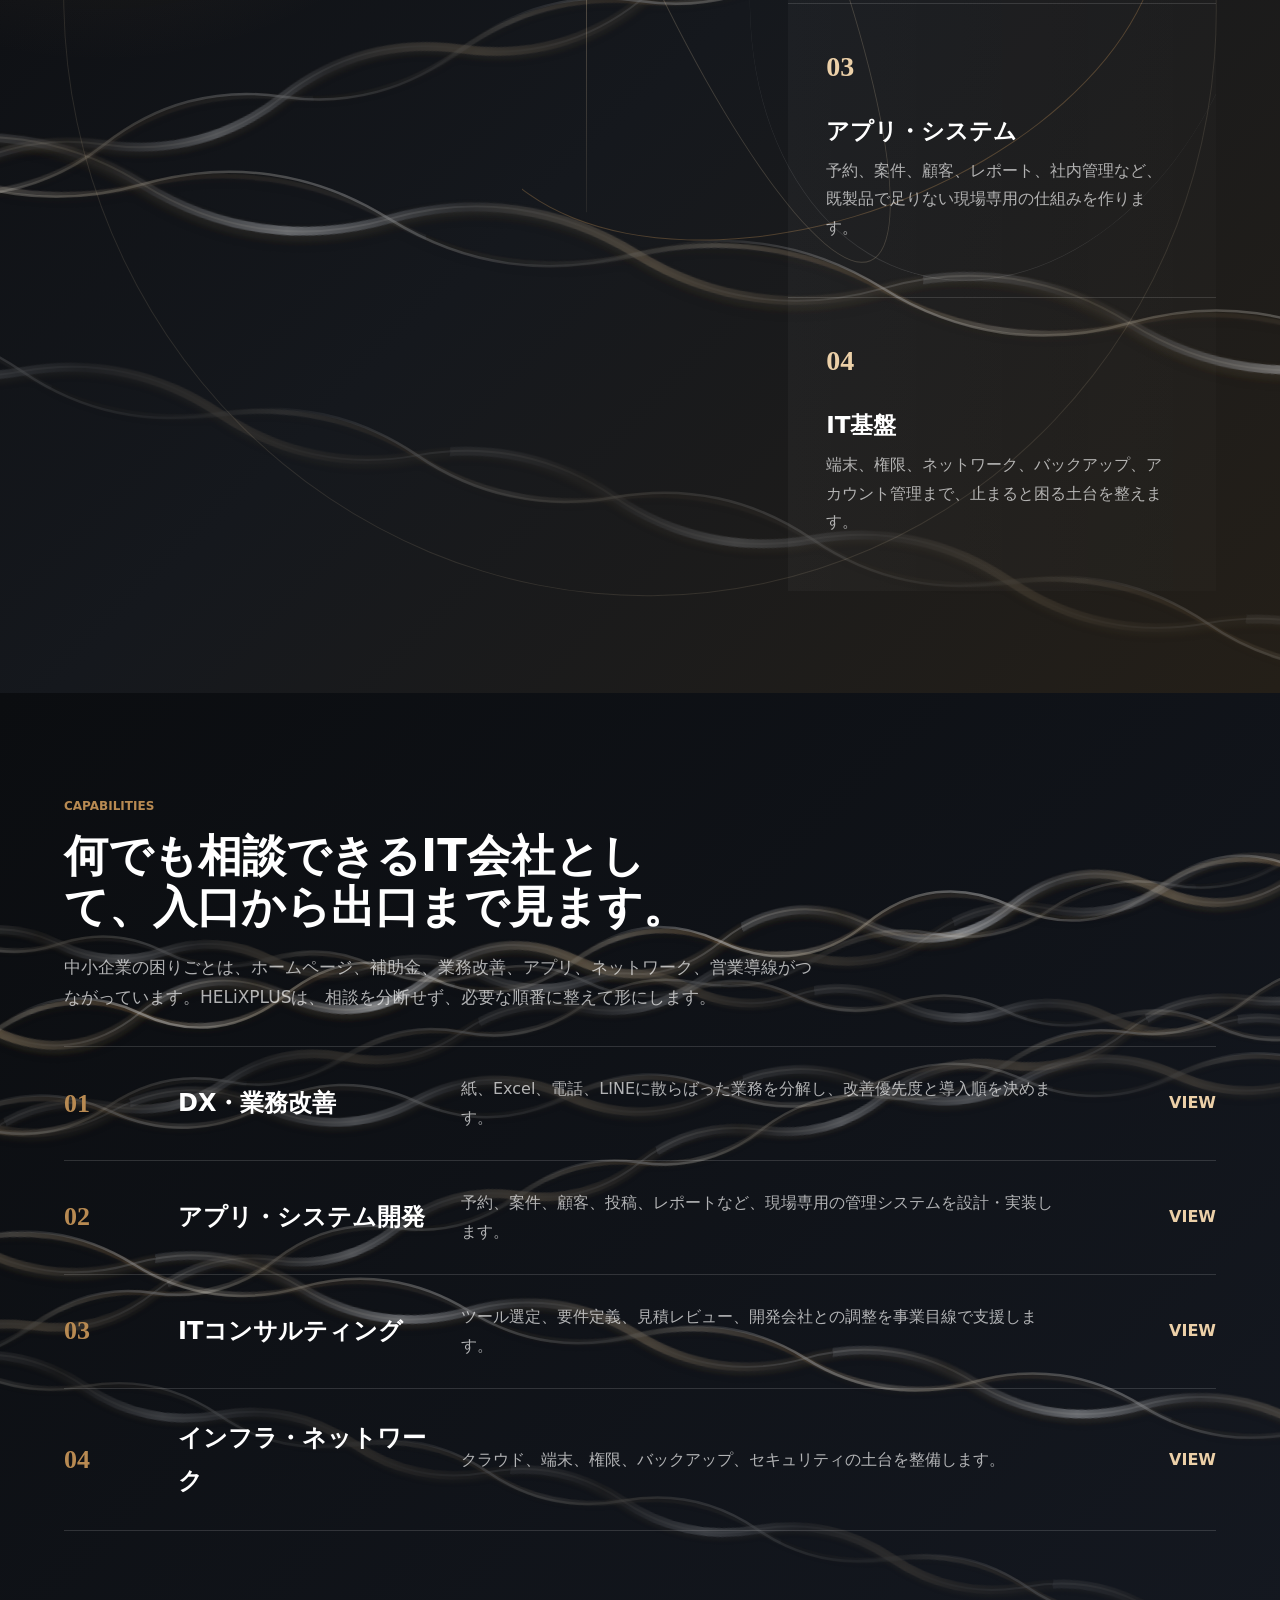
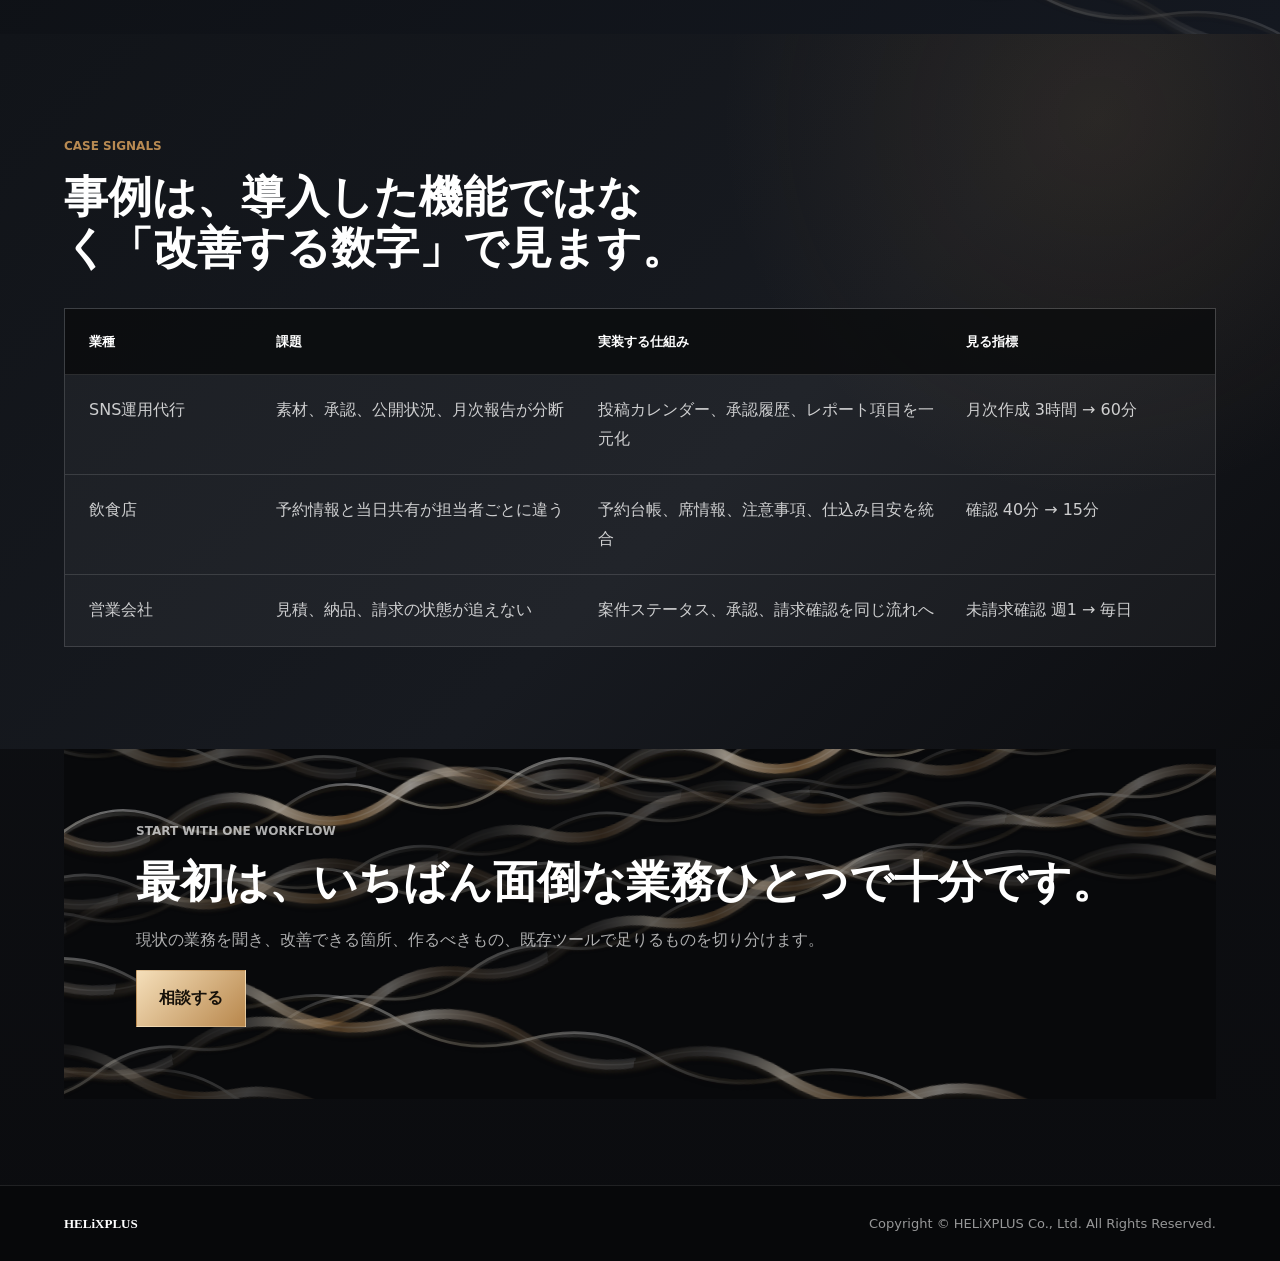
==== commit 9566e631: "Restore original hero logo presentation" ====
--- a/index.html
+++ b/index.html
@@ -13,7 +13,6 @@
     <meta property="og:image" content="https://helixplus.vercel.app/assets/helixplus-mark.png" />
     <meta name="twitter:card" content="summary_large_image" />
     <link rel="stylesheet" href="./styles.css" />
-    <script src="./logo-3d.js" defer></script>
   </head>
   <body>
     <a class="skip-link" href="#main-content">本文へ移動</a>
@@ -80,10 +79,7 @@
             <span>APP</span>
             <span>INFRA</span>
           </div>
-          <div class="hero-logo-3d" data-logo-src="./assets/helixplus-mark.png" aria-hidden="true">
-            <canvas class="hero-logo-canvas"></canvas>
-            <img class="hero-mark-fallback" src="./assets/helixplus-mark.png" alt="" />
-          </div>
+          <img class="hero-mark" src="./assets/helixplus-mark.png" alt="" />
           <div class="stage-statement">
             <span>CONSULT / BUILD / GROW</span>
             <strong>経営、営業、現場をつなぎ、必要な技術を組み合わせる。</strong>
--- a/styles.css
+++ b/styles.css
@@ -410,40 +410,16 @@
   content: none;
 }
 
-.hero-logo-3d {
+.hero-mark {
   position: relative;
   z-index: 4;
   width: min(45vw, 610px);
-  aspect-ratio: 1;
   min-width: 360px;
   transform: translateY(-3%);
+  object-fit: contain;
   filter:
     drop-shadow(0 36px 70px rgba(0, 0, 0, 0.55))
     drop-shadow(0 0 46px rgba(236, 208, 168, 0.22));
-}
-
-.hero-logo-canvas,
-.hero-mark-fallback {
-  position: absolute;
-  inset: 0;
-  width: 100%;
-  height: 100%;
-}
-
-.hero-logo-canvas {
-  z-index: 2;
-  display: block;
-}
-
-.hero-logo-3d.is-ready .hero-mark-fallback {
-  opacity: 0;
-}
-
-.hero-mark-fallback {
-  z-index: 1;
-  object-fit: contain;
-  opacity: 0.92;
-  transition: opacity 240ms ease;
 }
 
 .orbit-labels {
@@ -1413,11 +1389,4 @@
     scroll-behavior: auto;
   }
 
-  .hero-logo-canvas {
-    display: none;
-  }
-
-  .hero-logo-3d .hero-mark-fallback {
-    opacity: 1;
-  }
-}
+}
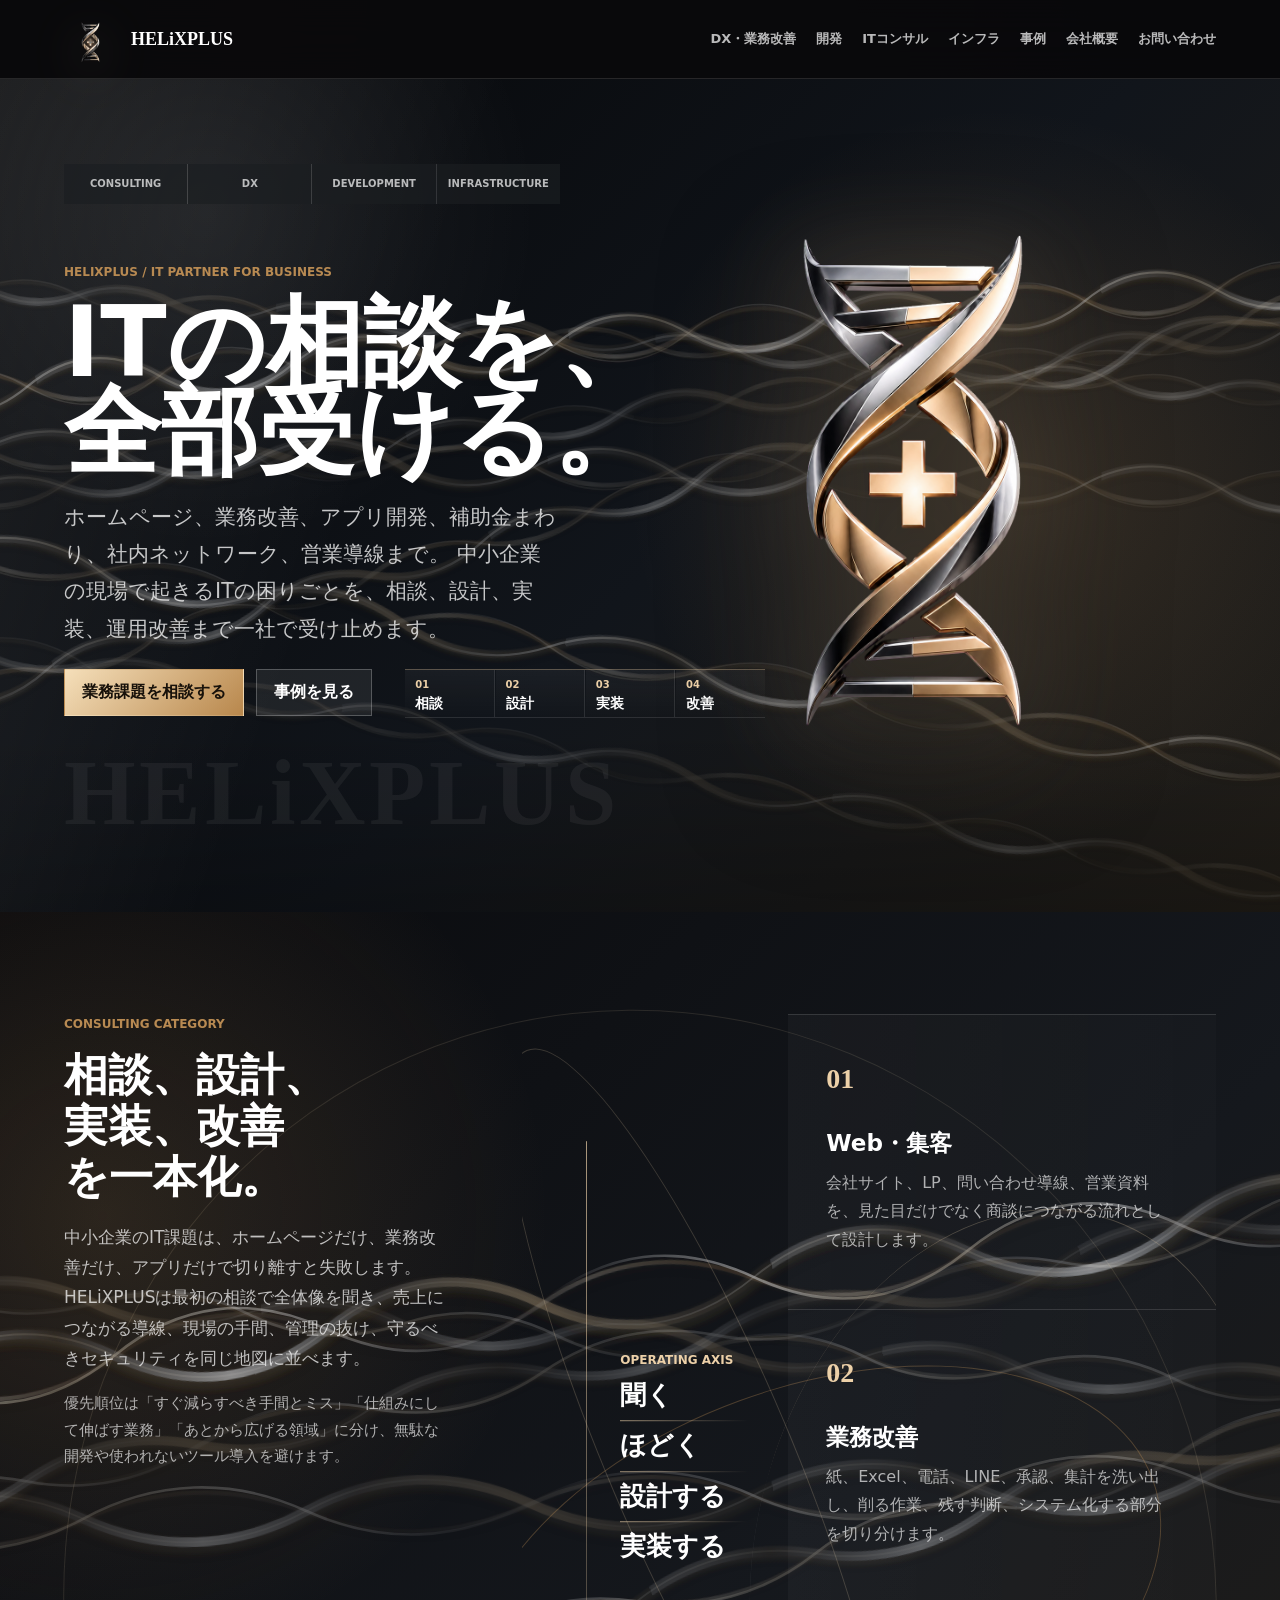
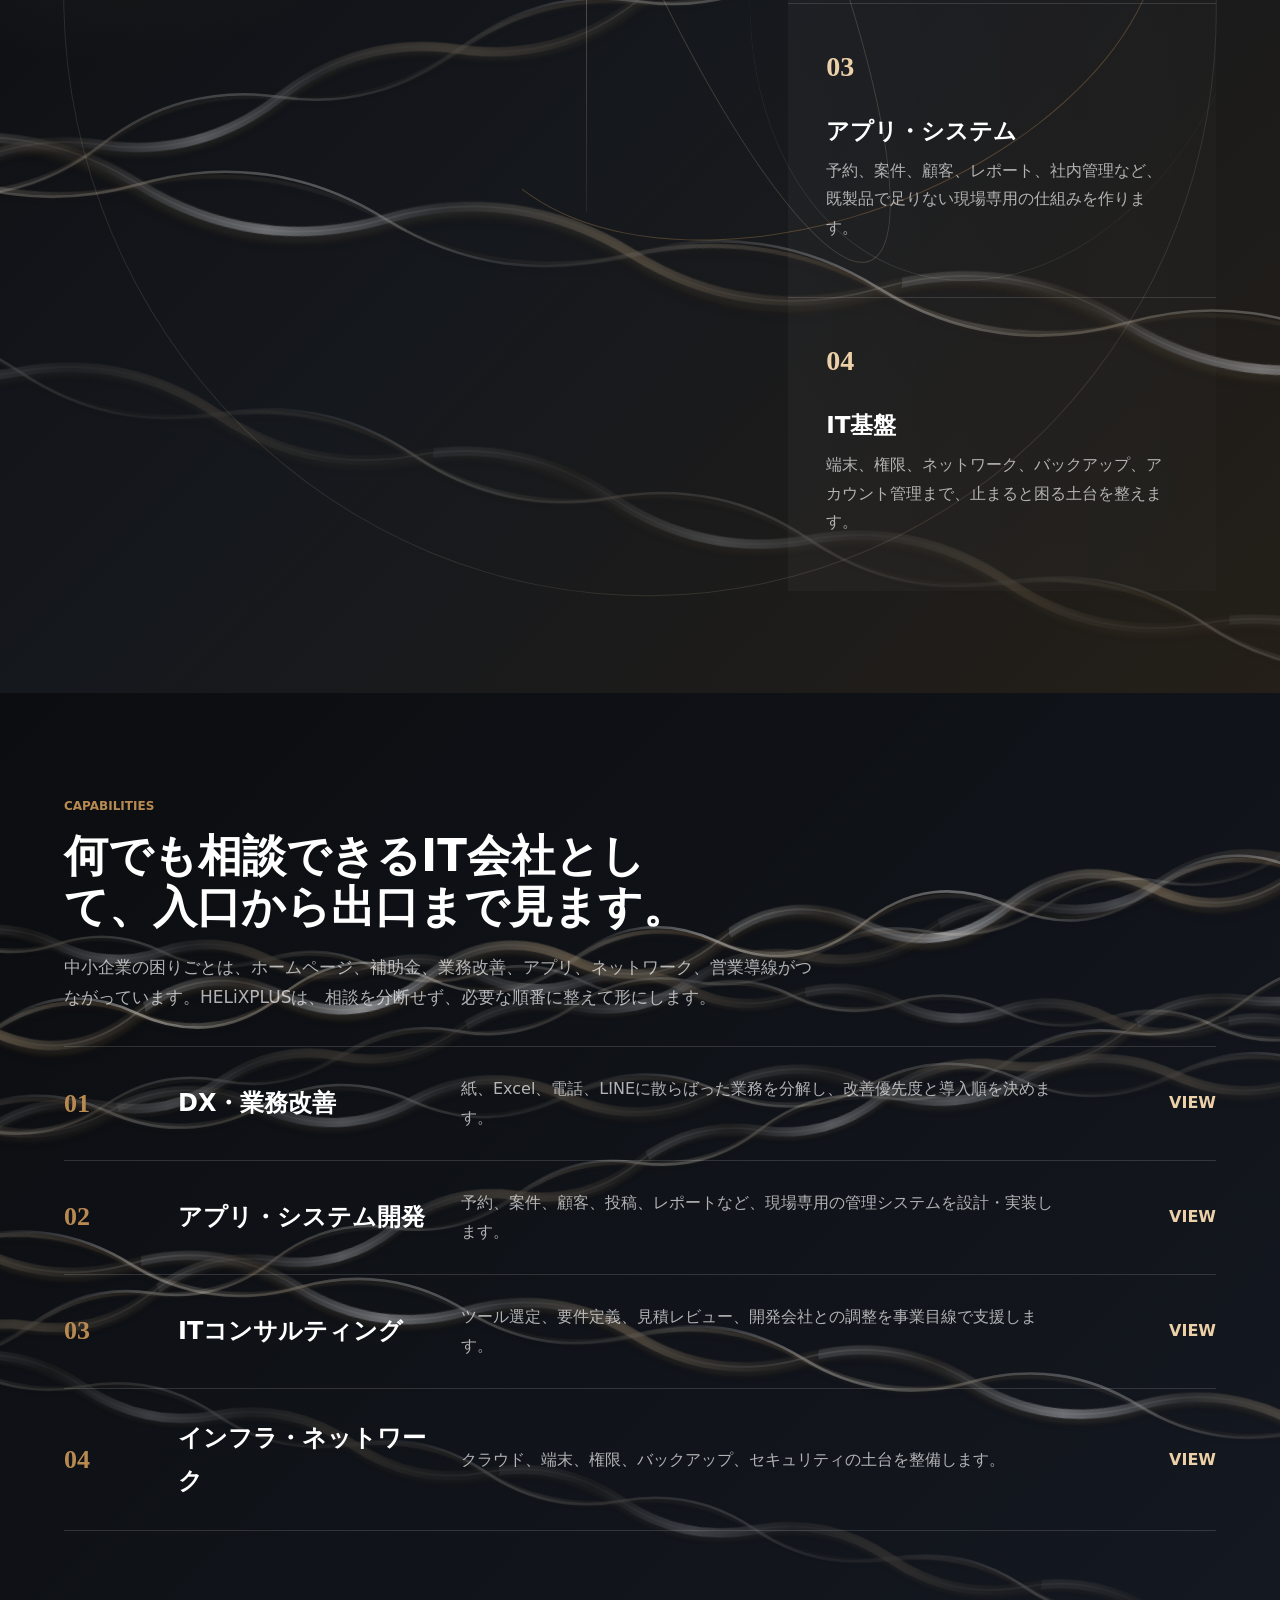
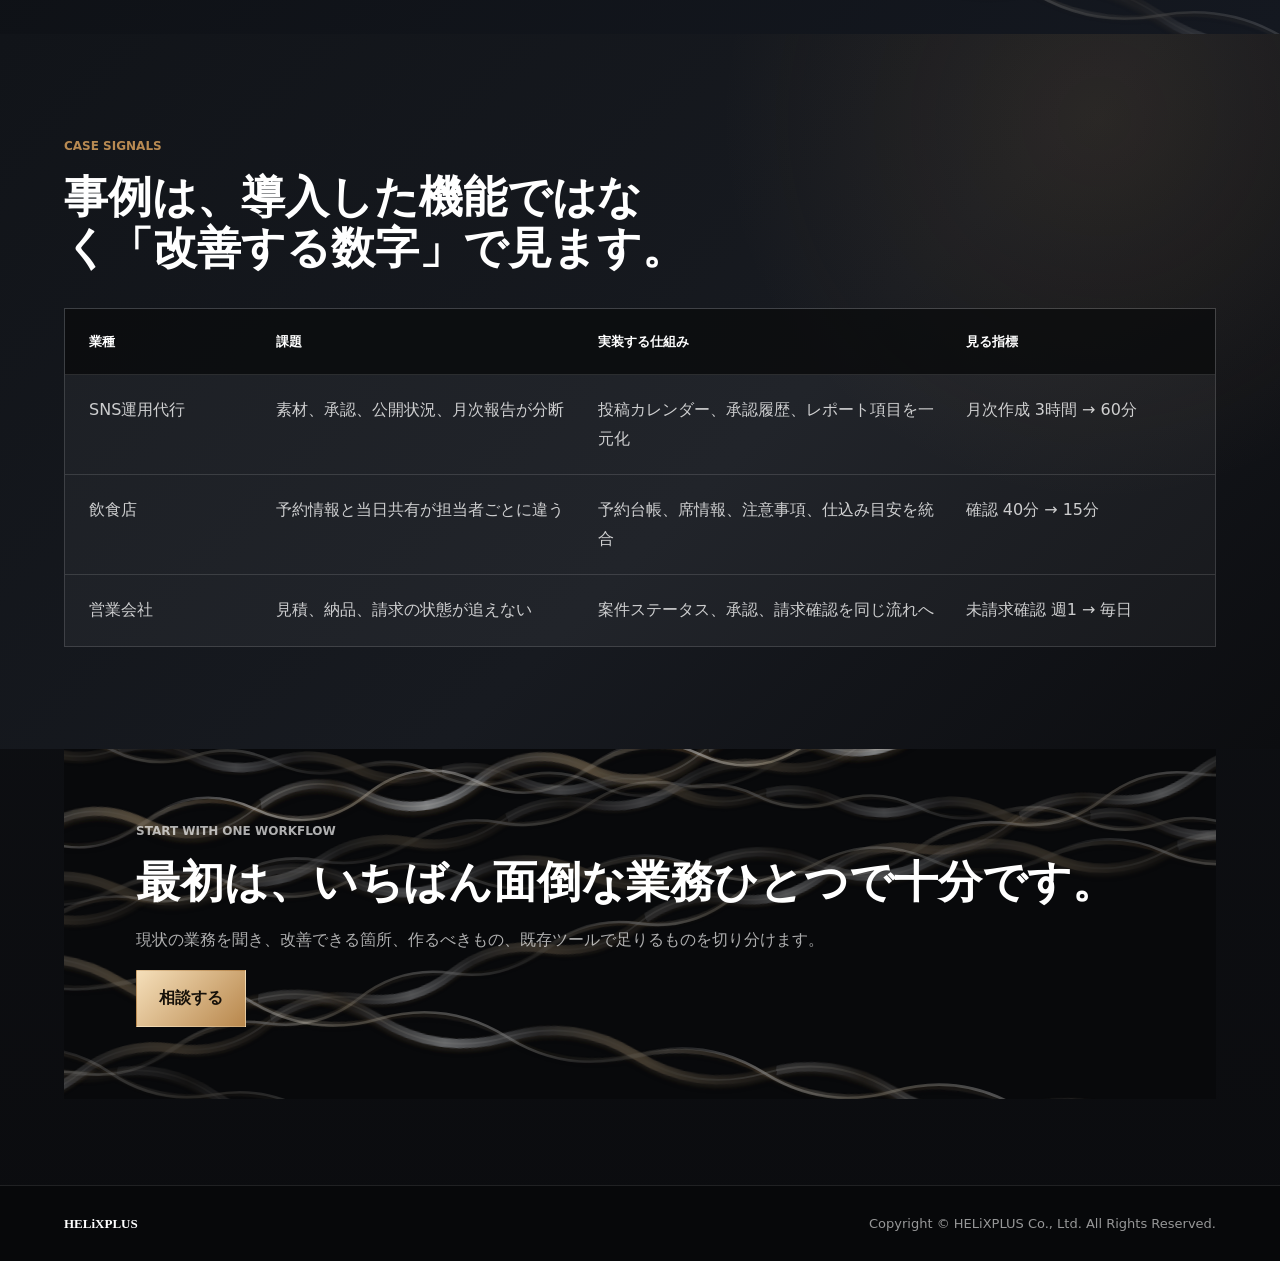
==== commit 5e878344: "Add sculpted 3D hero logo render" ====
--- a/index.html
+++ b/index.html
@@ -79,7 +79,7 @@
             <span>APP</span>
             <span>INFRA</span>
           </div>
-          <img class="hero-mark" src="./assets/helixplus-mark.png" alt="" />
+          <img class="hero-mark" src="./assets/helixplus-3d-render.png" alt="" />
           <div class="stage-statement">
             <span>CONSULT / BUILD / GROW</span>
             <strong>経営、営業、現場をつなぎ、必要な技術を組み合わせる。</strong>
--- a/styles.css
+++ b/styles.css
@@ -424,9 +424,9 @@
 
 .orbit-labels {
   position: absolute;
-  inset: 13% 0 auto;
+  inset: 8% 0 auto;
   z-index: 3;
-  display: grid;
+  display: none;
   grid-template-columns: repeat(4, 1fr);
   gap: 14px;
 }
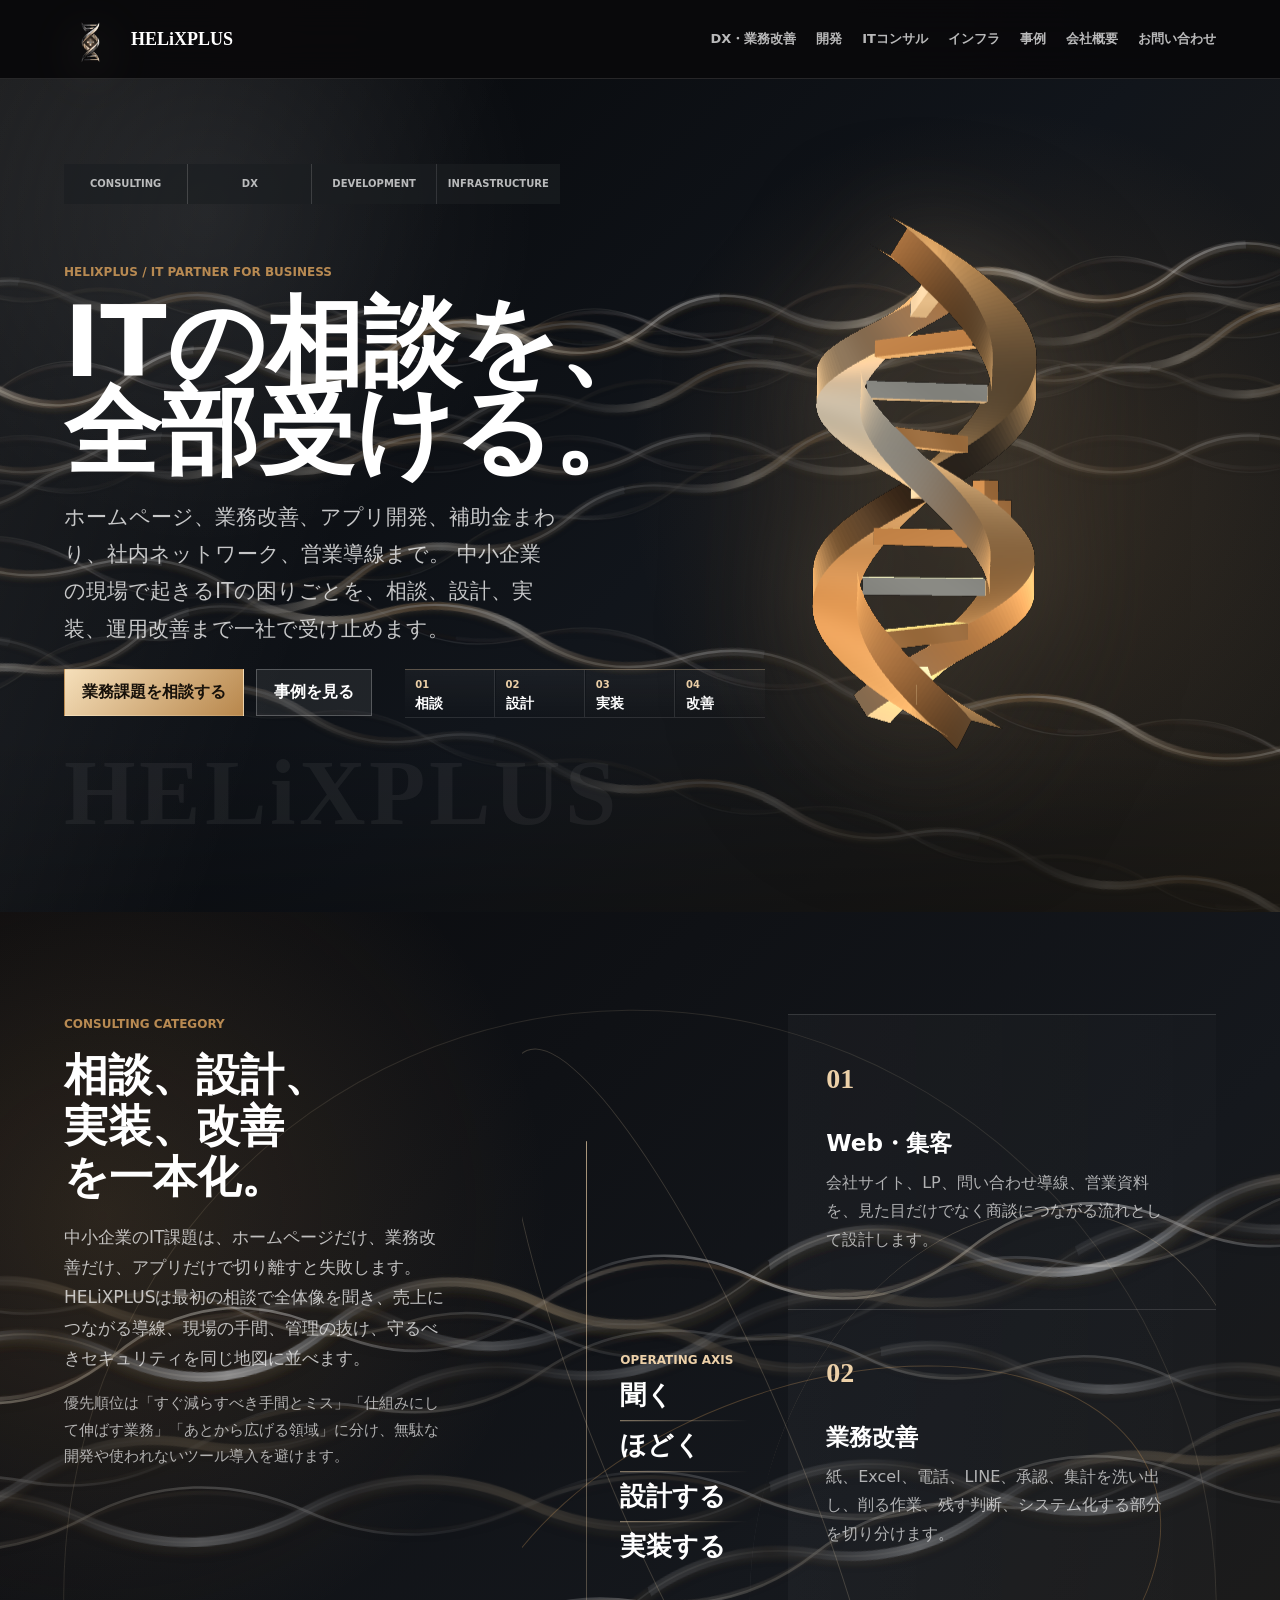
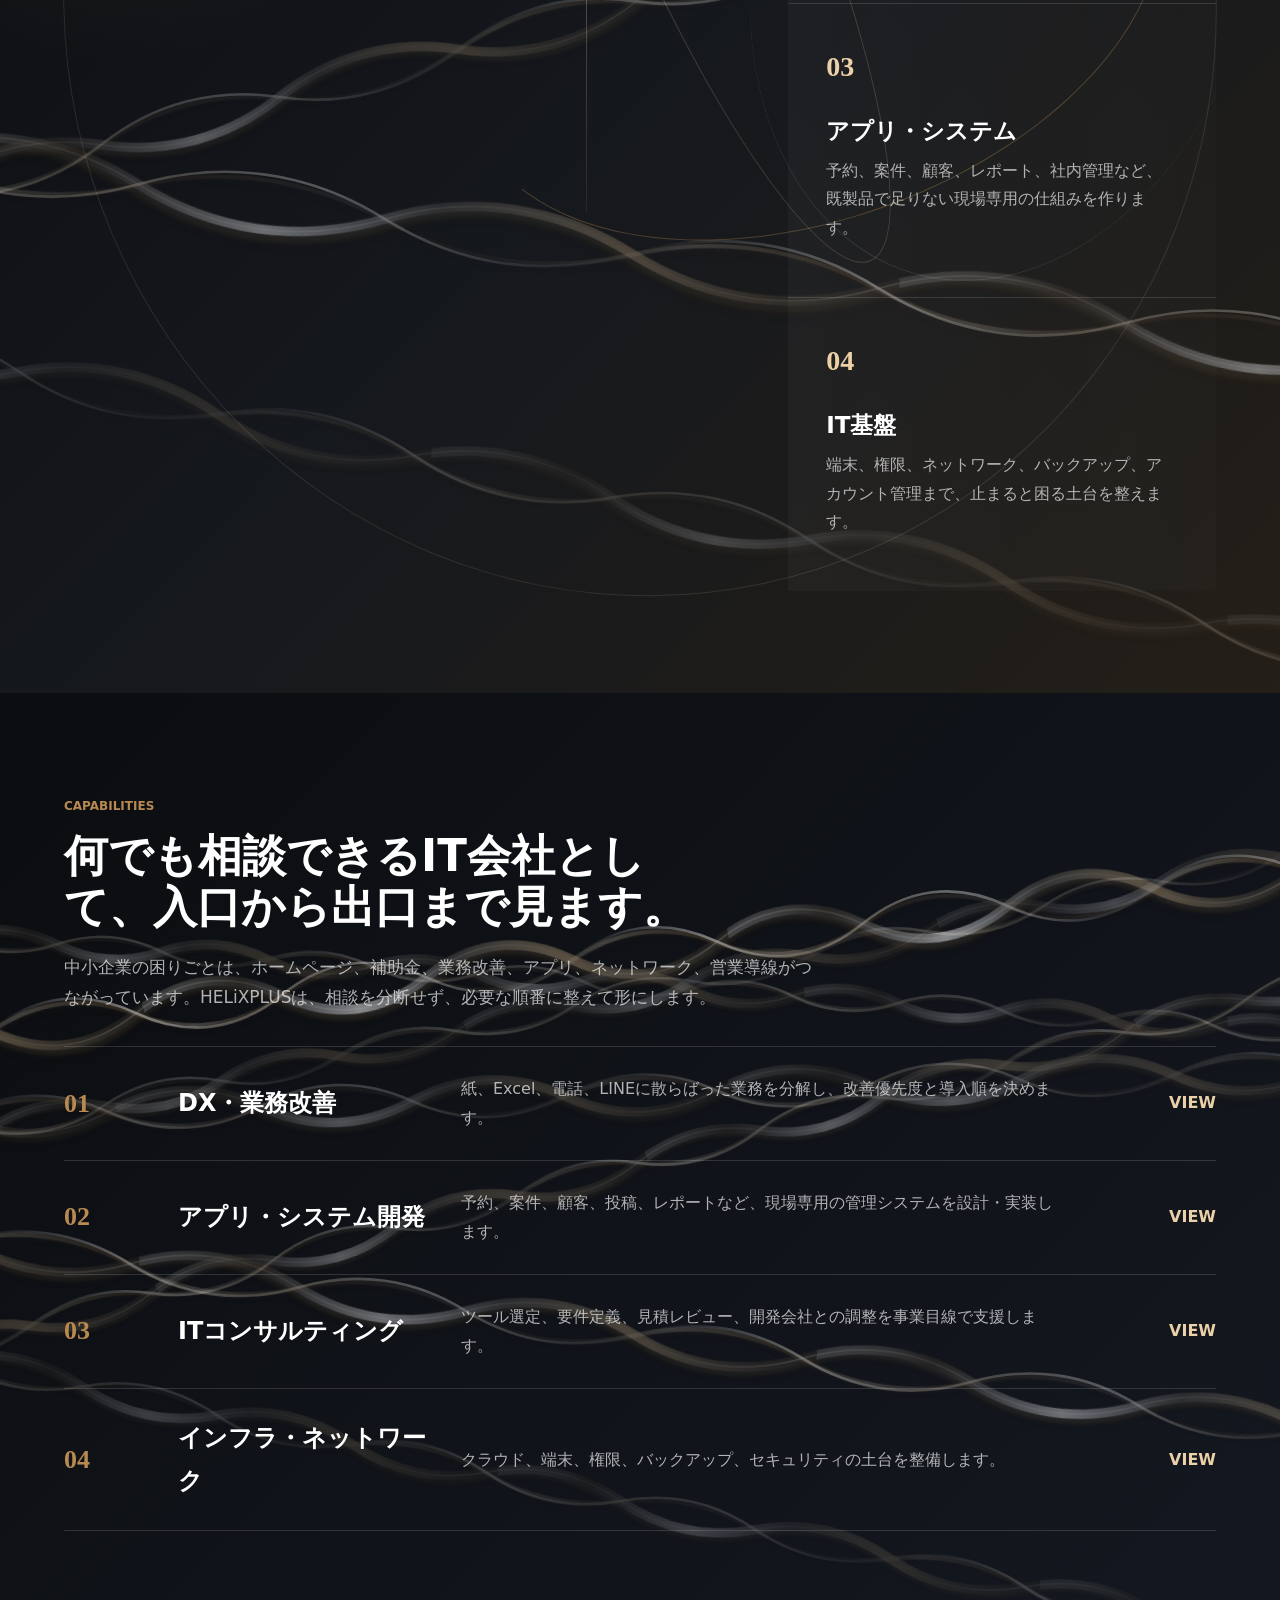
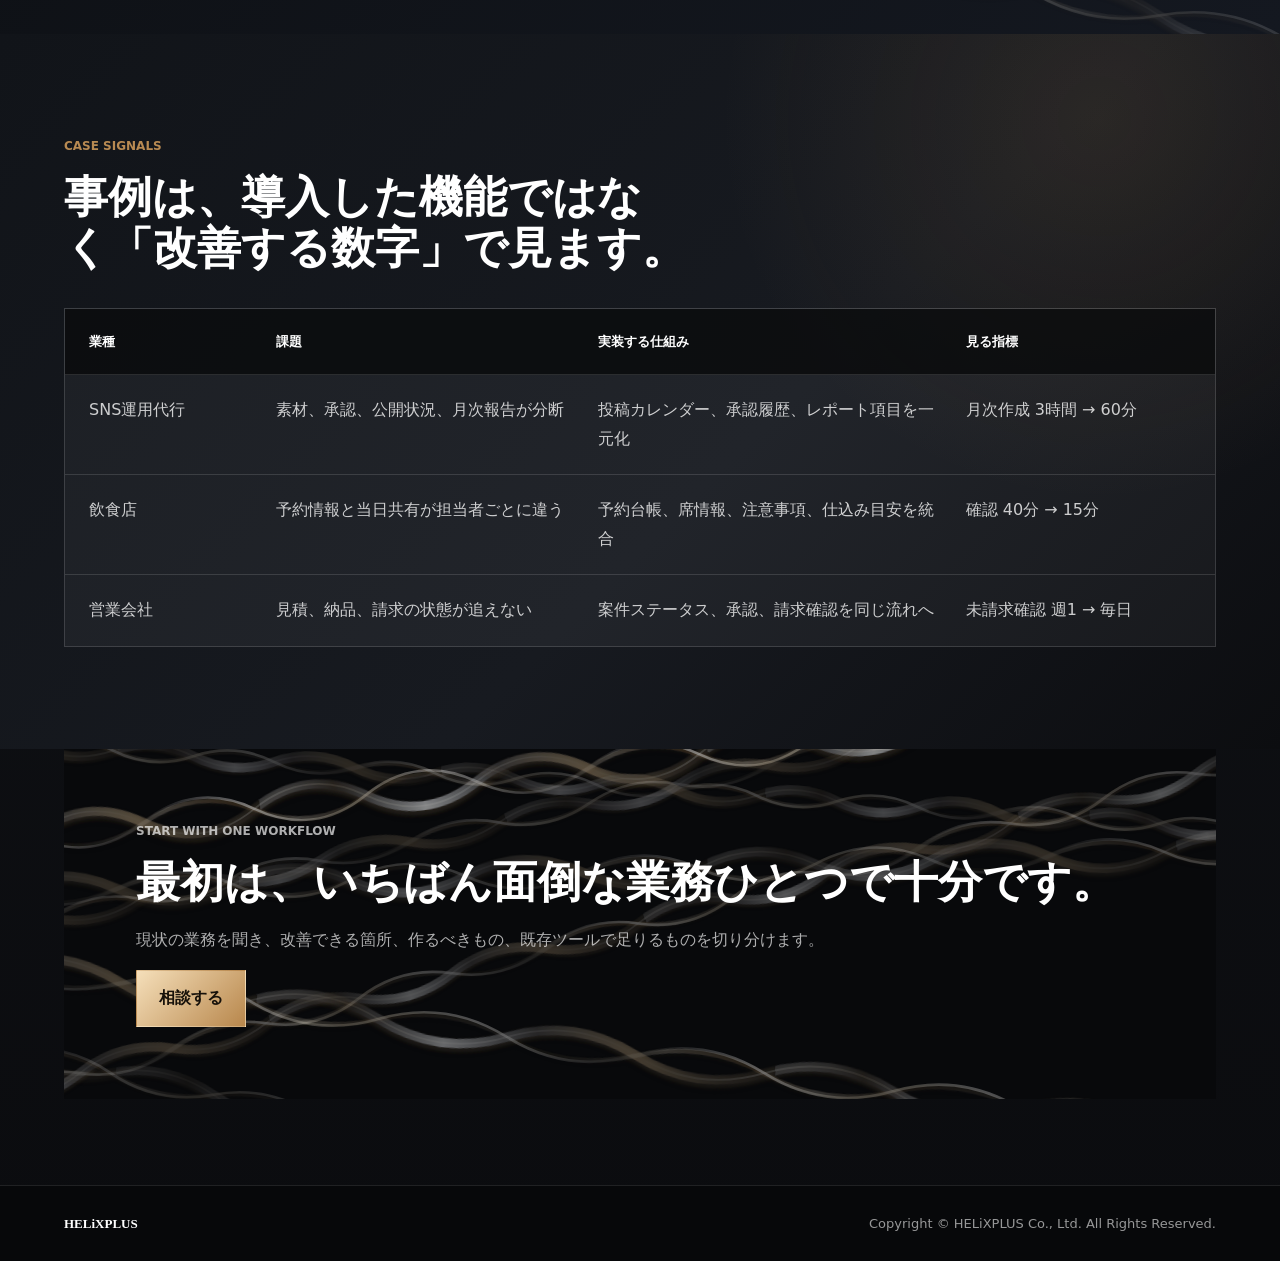
==== commit 82c0f3a7: "Add procedural rotating 3D helix logo" ====
--- a/index.html
+++ b/index.html
@@ -13,6 +13,7 @@
     <meta property="og:image" content="https://helixplus.vercel.app/assets/helixplus-mark.png" />
     <meta name="twitter:card" content="summary_large_image" />
     <link rel="stylesheet" href="./styles.css" />
+    <script src="./helix-logo-3d.js" defer></script>
   </head>
   <body>
     <a class="skip-link" href="#main-content">本文へ移動</a>
@@ -79,7 +80,10 @@
             <span>APP</span>
             <span>INFRA</span>
           </div>
-          <img class="hero-mark" src="./assets/helixplus-3d-render.png" alt="" />
+          <div class="hero-mark-3d" aria-hidden="true">
+            <canvas class="hero-mark-canvas"></canvas>
+            <img class="hero-mark hero-mark-fallback" src="./assets/helixplus-3d-render.png" alt="" />
+          </div>
           <div class="stage-statement">
             <span>CONSULT / BUILD / GROW</span>
             <strong>経営、営業、現場をつなぎ、必要な技術を組み合わせる。</strong>
--- a/styles.css
+++ b/styles.css
@@ -410,16 +410,39 @@
   content: none;
 }
 
-.hero-mark {
+.hero-mark-3d {
   position: relative;
   z-index: 4;
   width: min(45vw, 610px);
+  aspect-ratio: 1;
   min-width: 360px;
   transform: translateY(-3%);
-  object-fit: contain;
   filter:
     drop-shadow(0 36px 70px rgba(0, 0, 0, 0.55))
     drop-shadow(0 0 46px rgba(236, 208, 168, 0.22));
+}
+
+.hero-mark-canvas,
+.hero-mark-fallback {
+  position: absolute;
+  inset: 0;
+  width: 100%;
+  height: 100%;
+}
+
+.hero-mark-canvas {
+  z-index: 2;
+  display: block;
+}
+
+.hero-mark-fallback {
+  z-index: 1;
+  object-fit: contain;
+  opacity: 1;
+}
+
+.hero-mark-3d.is-ready .hero-mark-fallback {
+  opacity: 0;
 }
 
 .orbit-labels {
@@ -1319,6 +1342,11 @@
     min-width: 0;
   }
 
+  .hero-mark-3d {
+    width: min(82vw, 360px);
+    min-width: 0;
+  }
+
   .orbit-labels {
     inset: 6% 0 auto;
     grid-template-columns: repeat(4, 1fr);
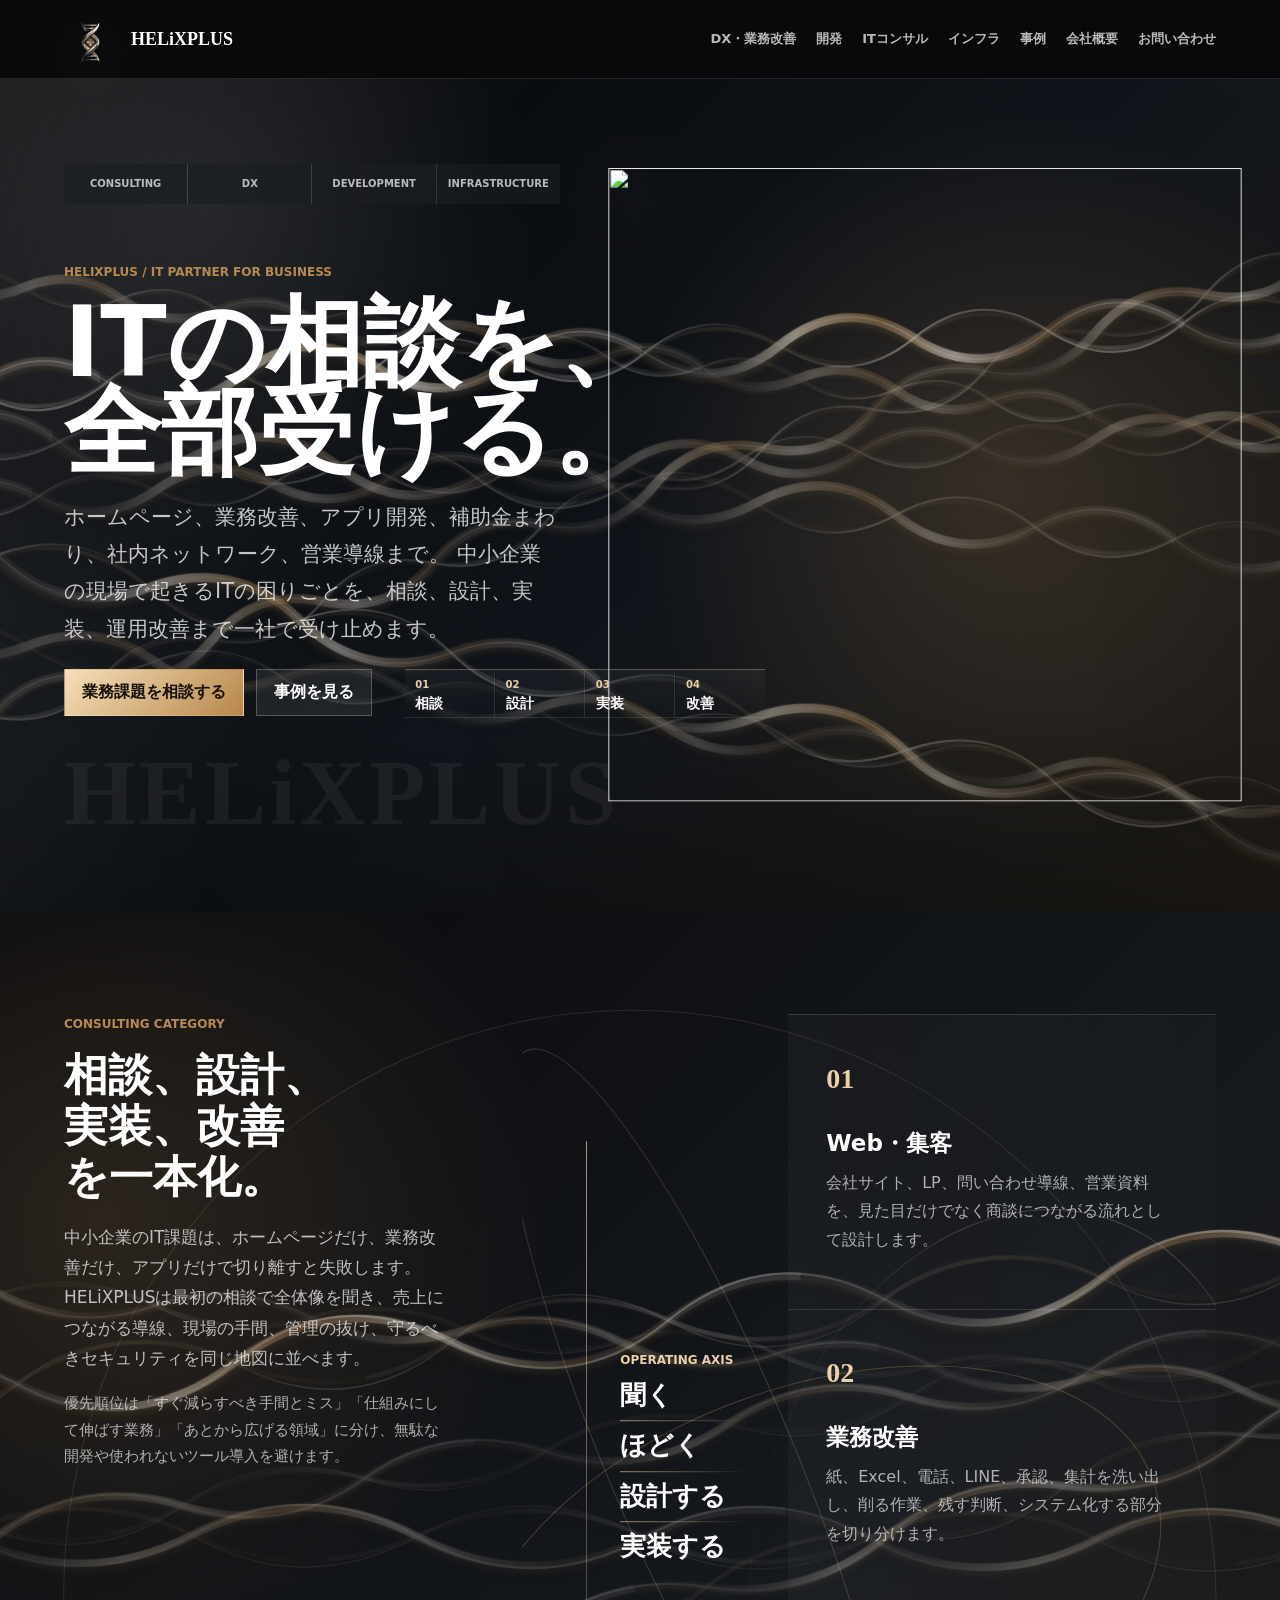
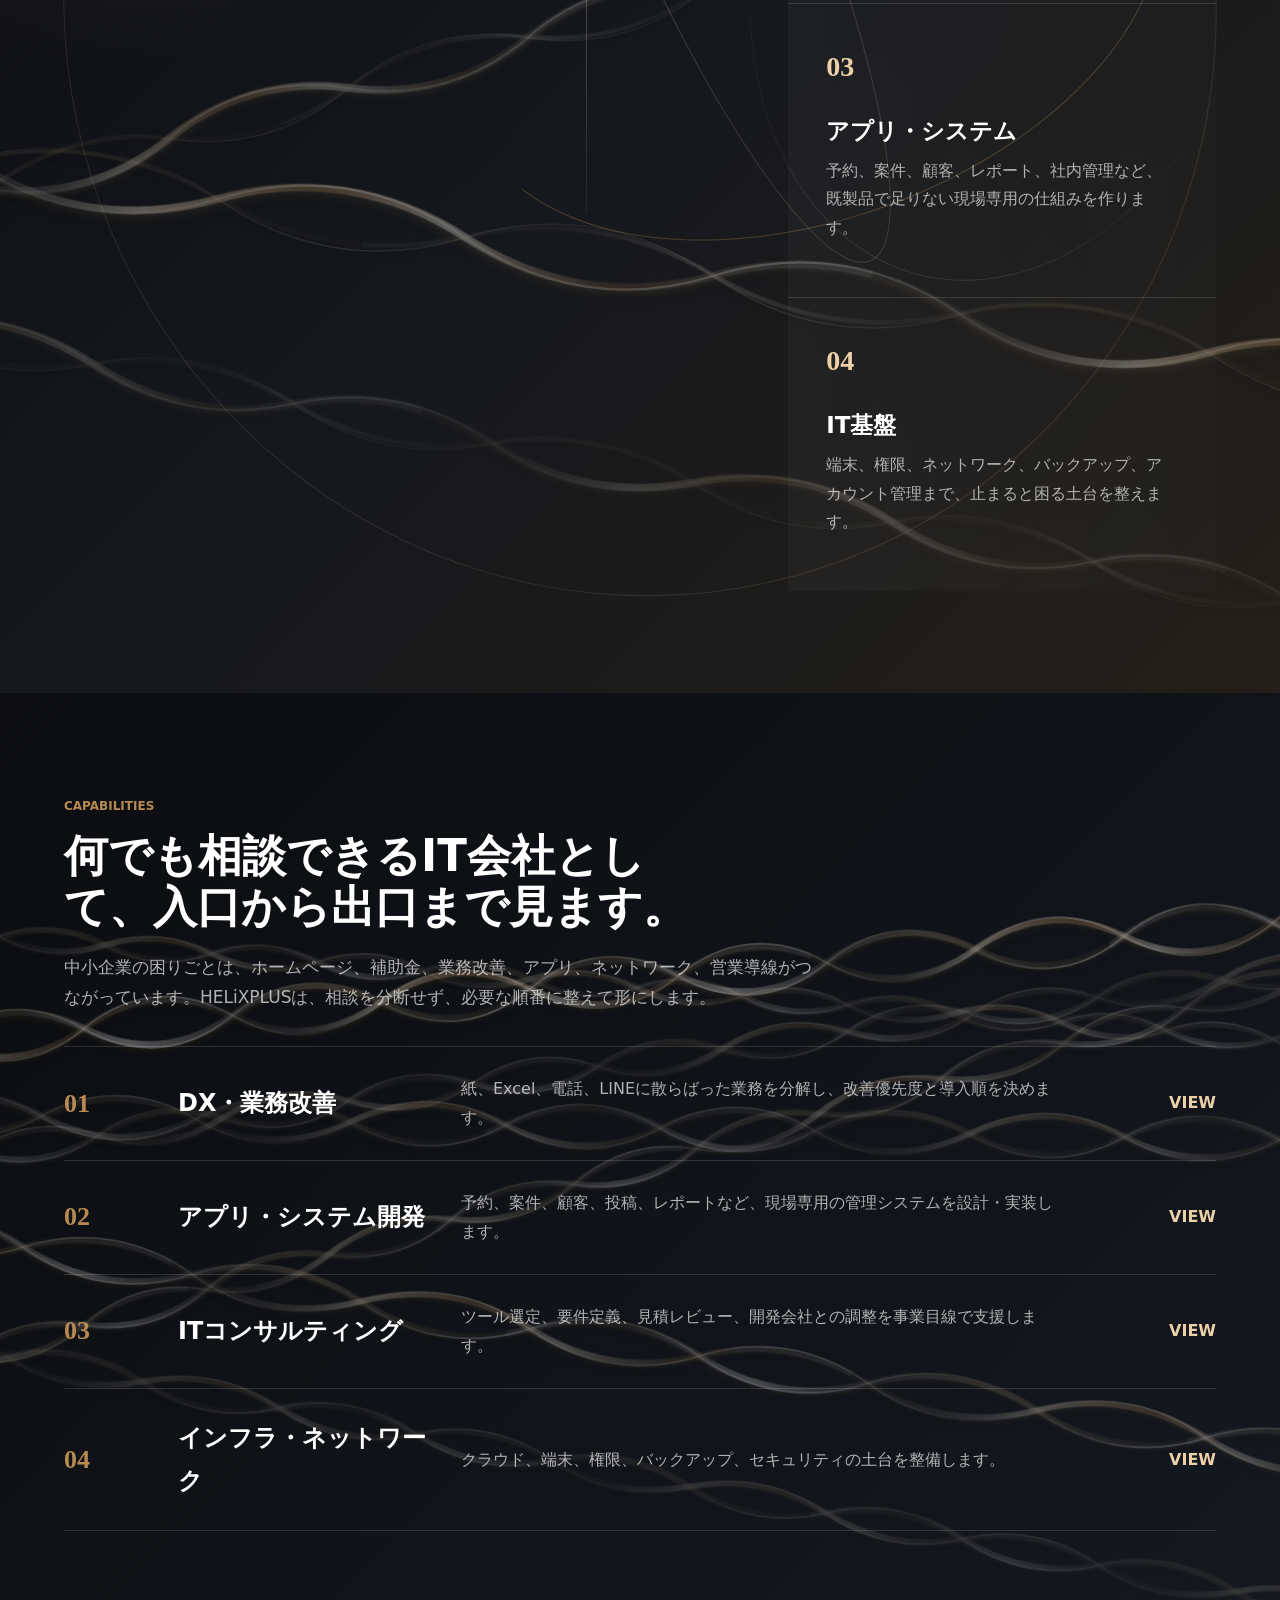
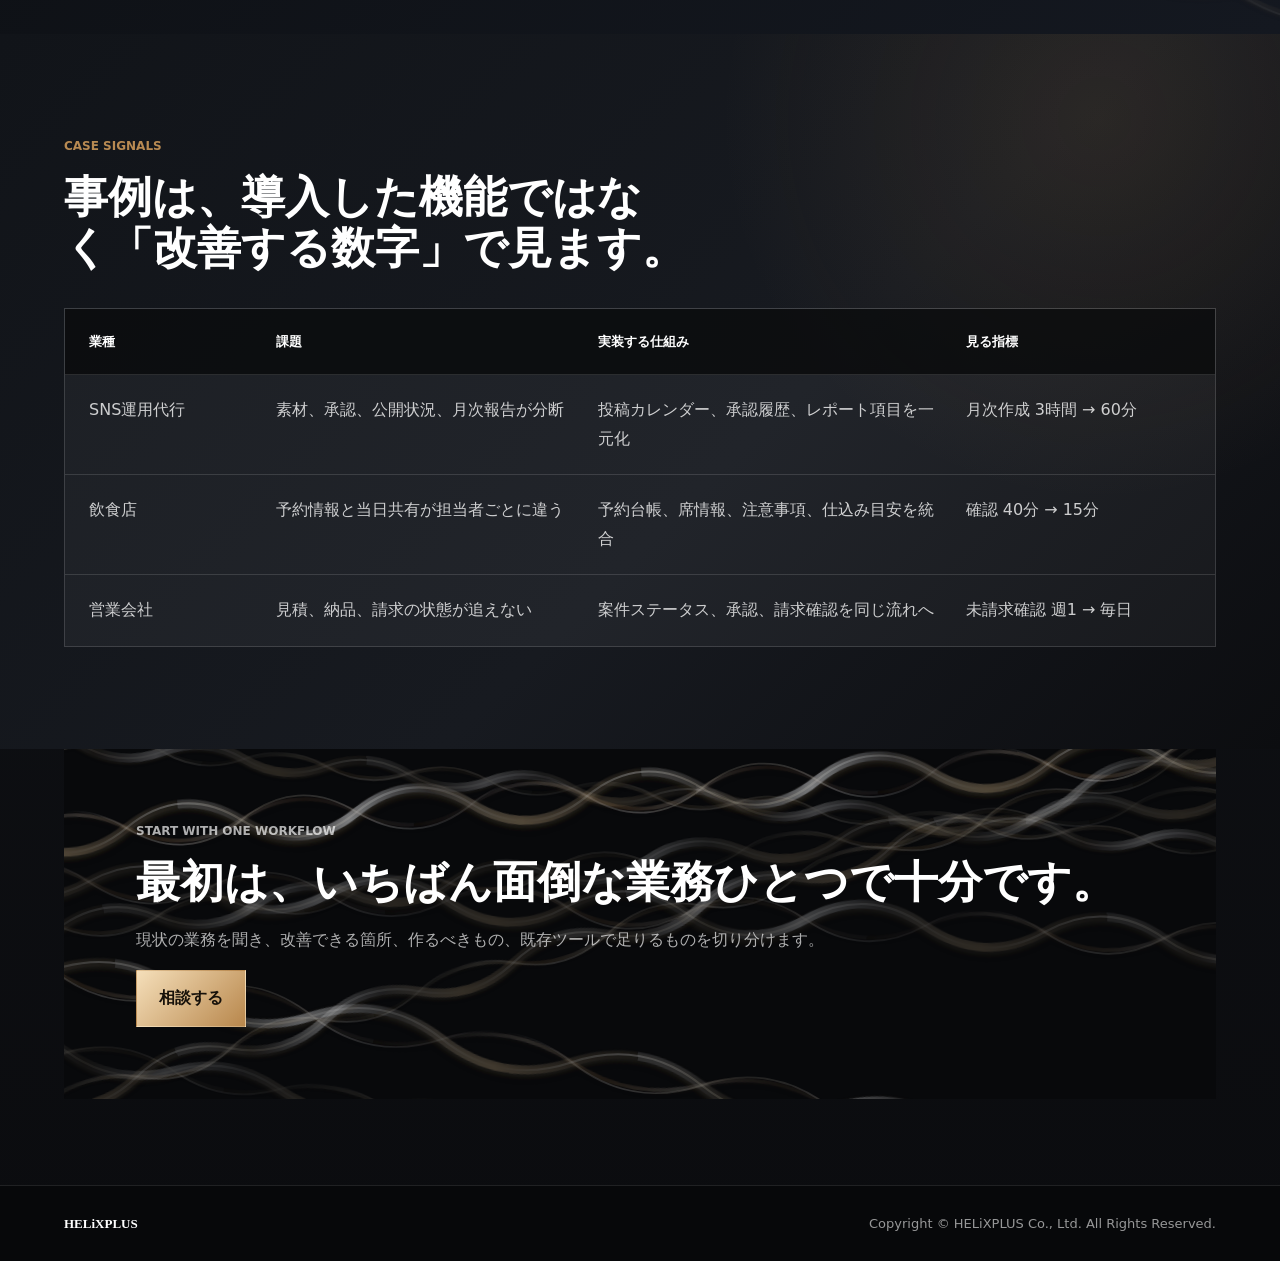
==== commit a97da45d: "Use approved 3D logo loop in hero" ====
--- a/index.html
+++ b/index.html
@@ -13,7 +13,6 @@
     <meta property="og:image" content="https://helixplus.vercel.app/assets/helixplus-mark.png" />
     <meta name="twitter:card" content="summary_large_image" />
     <link rel="stylesheet" href="./styles.css" />
-    <script src="./helix-logo-3d.js" defer></script>
   </head>
   <body>
     <a class="skip-link" href="#main-content">本文へ移動</a>
@@ -81,8 +80,7 @@
             <span>INFRA</span>
           </div>
           <div class="hero-mark-3d" aria-hidden="true">
-            <canvas class="hero-mark-canvas"></canvas>
-            <img class="hero-mark hero-mark-fallback" src="./assets/helixplus-3d-render.png" alt="" />
+            <img class="hero-mark hero-mark-direction-loop" src="./assets/helixplus-3d-direction-loop.png" alt="" />
           </div>
           <div class="stage-statement">
             <span>CONSULT / BUILD / GROW</span>
--- a/styles.css
+++ b/styles.css
@@ -423,7 +423,8 @@
 }
 
 .hero-mark-canvas,
-.hero-mark-fallback {
+.hero-mark-fallback,
+.hero-mark-direction-loop {
   position: absolute;
   inset: 0;
   width: 100%;
@@ -443,6 +444,19 @@
 
 .hero-mark-3d.is-ready .hero-mark-fallback {
   opacity: 0;
+}
+
+.hero-mark-direction-loop {
+  z-index: 3;
+  object-fit: contain;
+  opacity: 1;
+  transform: scale(1.1);
+  filter:
+    brightness(1.14)
+    contrast(1.12)
+    saturate(1.04)
+    drop-shadow(0 34px 76px rgba(0, 0, 0, 0.62))
+    drop-shadow(0 0 40px rgba(236, 208, 168, 0.32));
 }
 
 .orbit-labels {
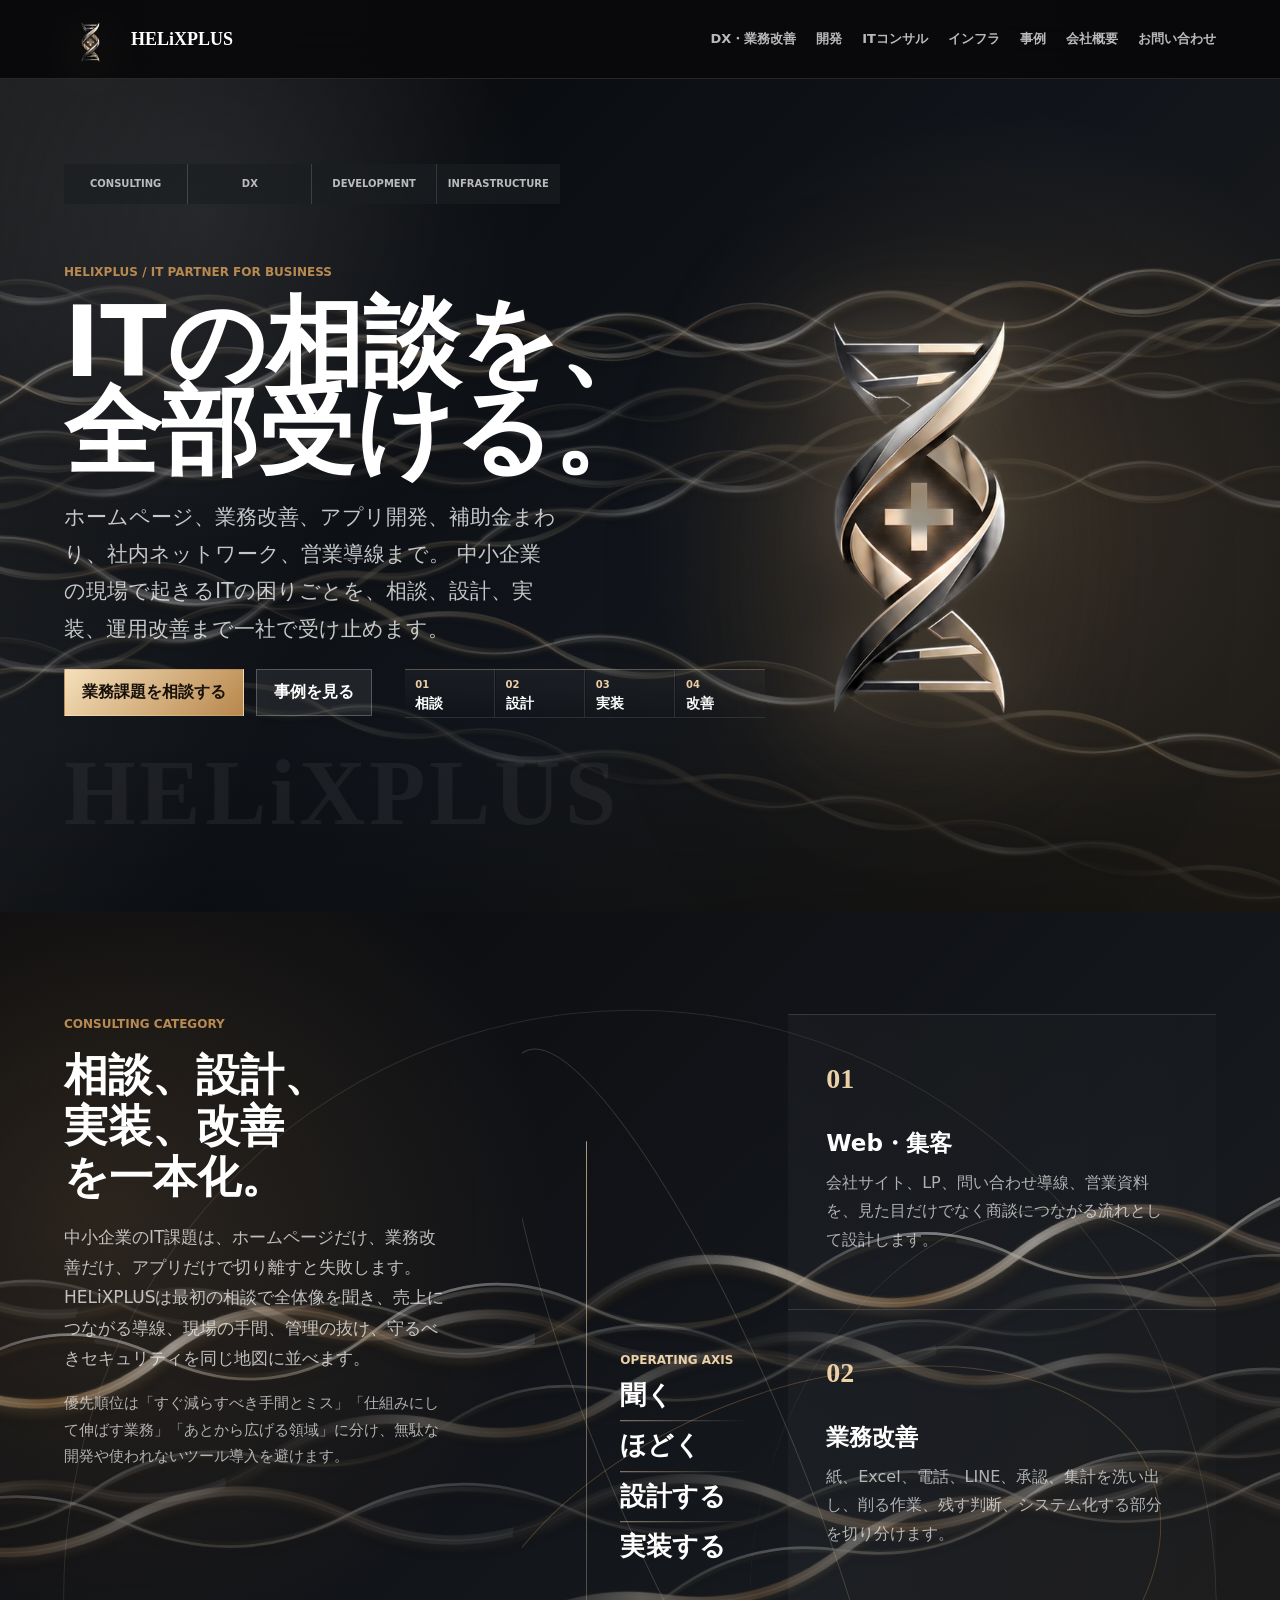
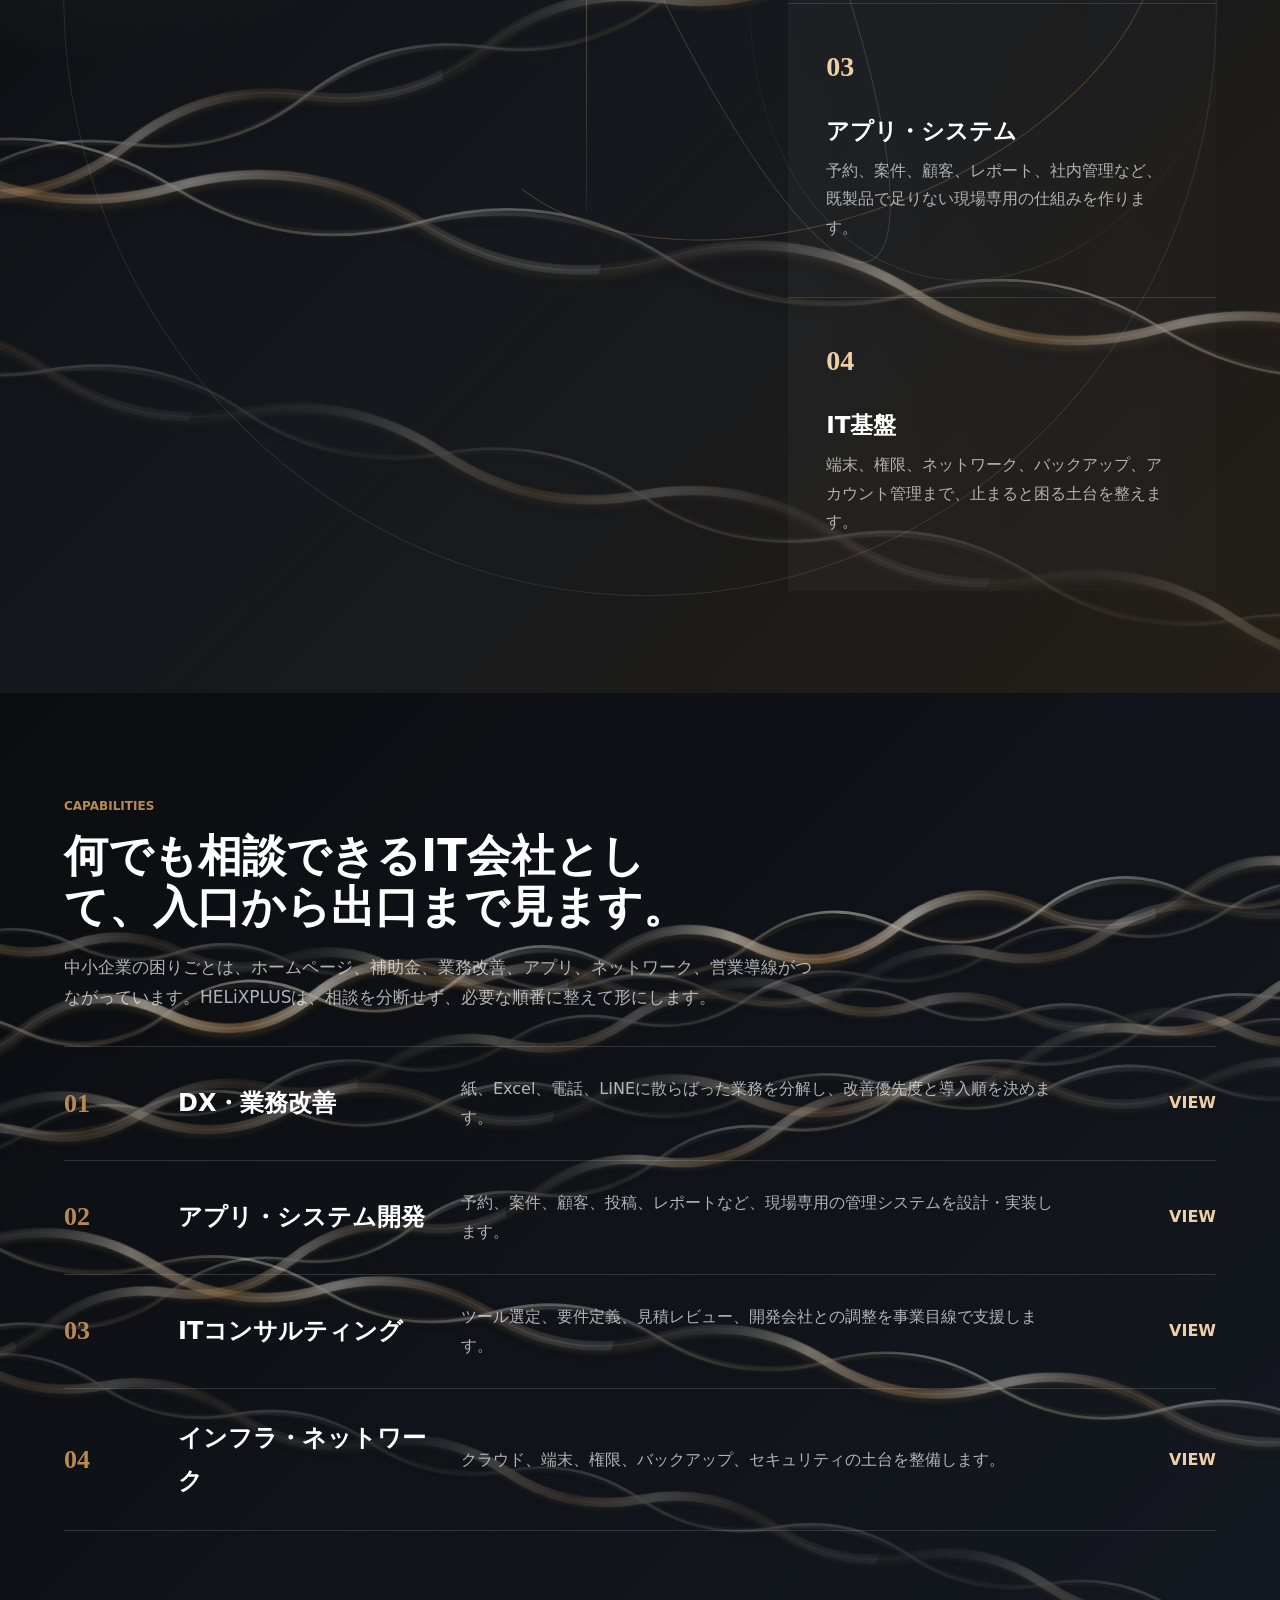
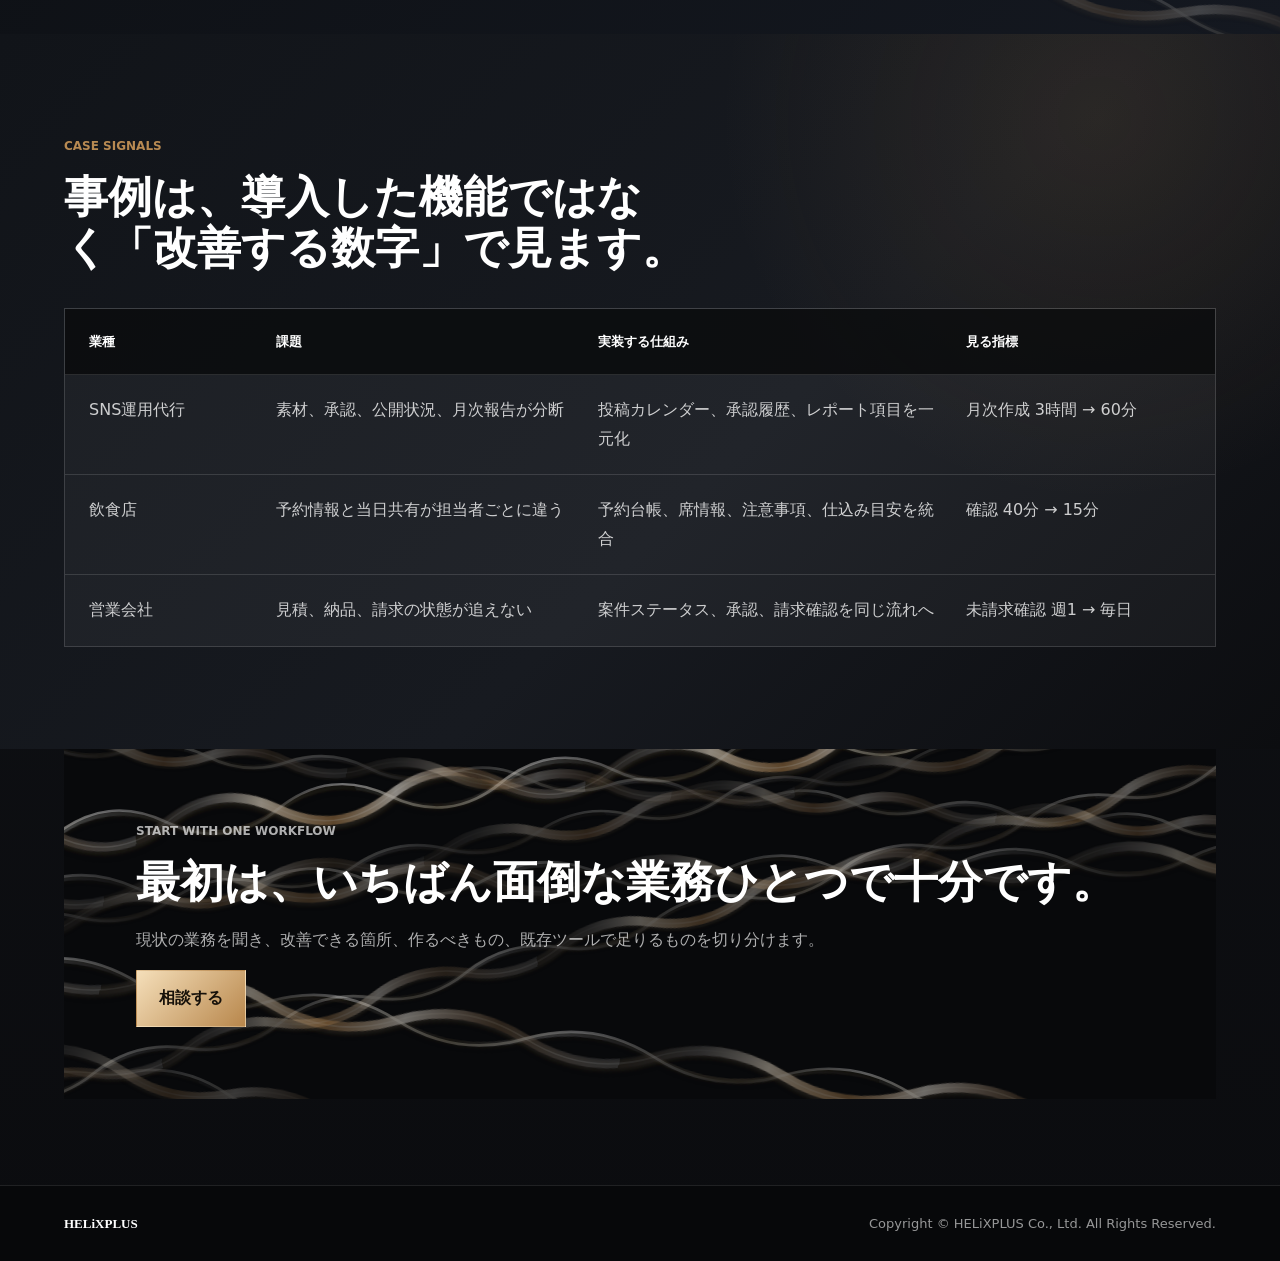
==== commit cca6415c: "Use static logo in hero" ====
--- a/index.html
+++ b/index.html
@@ -80,7 +80,7 @@
             <span>INFRA</span>
           </div>
           <div class="hero-mark-3d" aria-hidden="true">
-            <img class="hero-mark hero-mark-direction-loop" src="./assets/helixplus-3d-direction-loop.png" alt="" />
+            <img class="hero-mark hero-mark-static" src="./assets/helixplus-mark.png" alt="" />
           </div>
           <div class="stage-statement">
             <span>CONSULT / BUILD / GROW</span>
--- a/styles.css
+++ b/styles.css
@@ -424,7 +424,8 @@
 
 .hero-mark-canvas,
 .hero-mark-fallback,
-.hero-mark-direction-loop {
+.hero-mark-direction-loop,
+.hero-mark-static {
   position: absolute;
   inset: 0;
   width: 100%;
@@ -457,6 +458,16 @@
     saturate(1.04)
     drop-shadow(0 34px 76px rgba(0, 0, 0, 0.62))
     drop-shadow(0 0 40px rgba(236, 208, 168, 0.32));
+}
+
+.hero-mark-static {
+  z-index: 3;
+  object-fit: contain;
+  opacity: 1;
+  transform: scale(0.92);
+  filter:
+    drop-shadow(0 34px 76px rgba(0, 0, 0, 0.62))
+    drop-shadow(0 0 34px rgba(236, 208, 168, 0.28));
 }
 
 .orbit-labels {
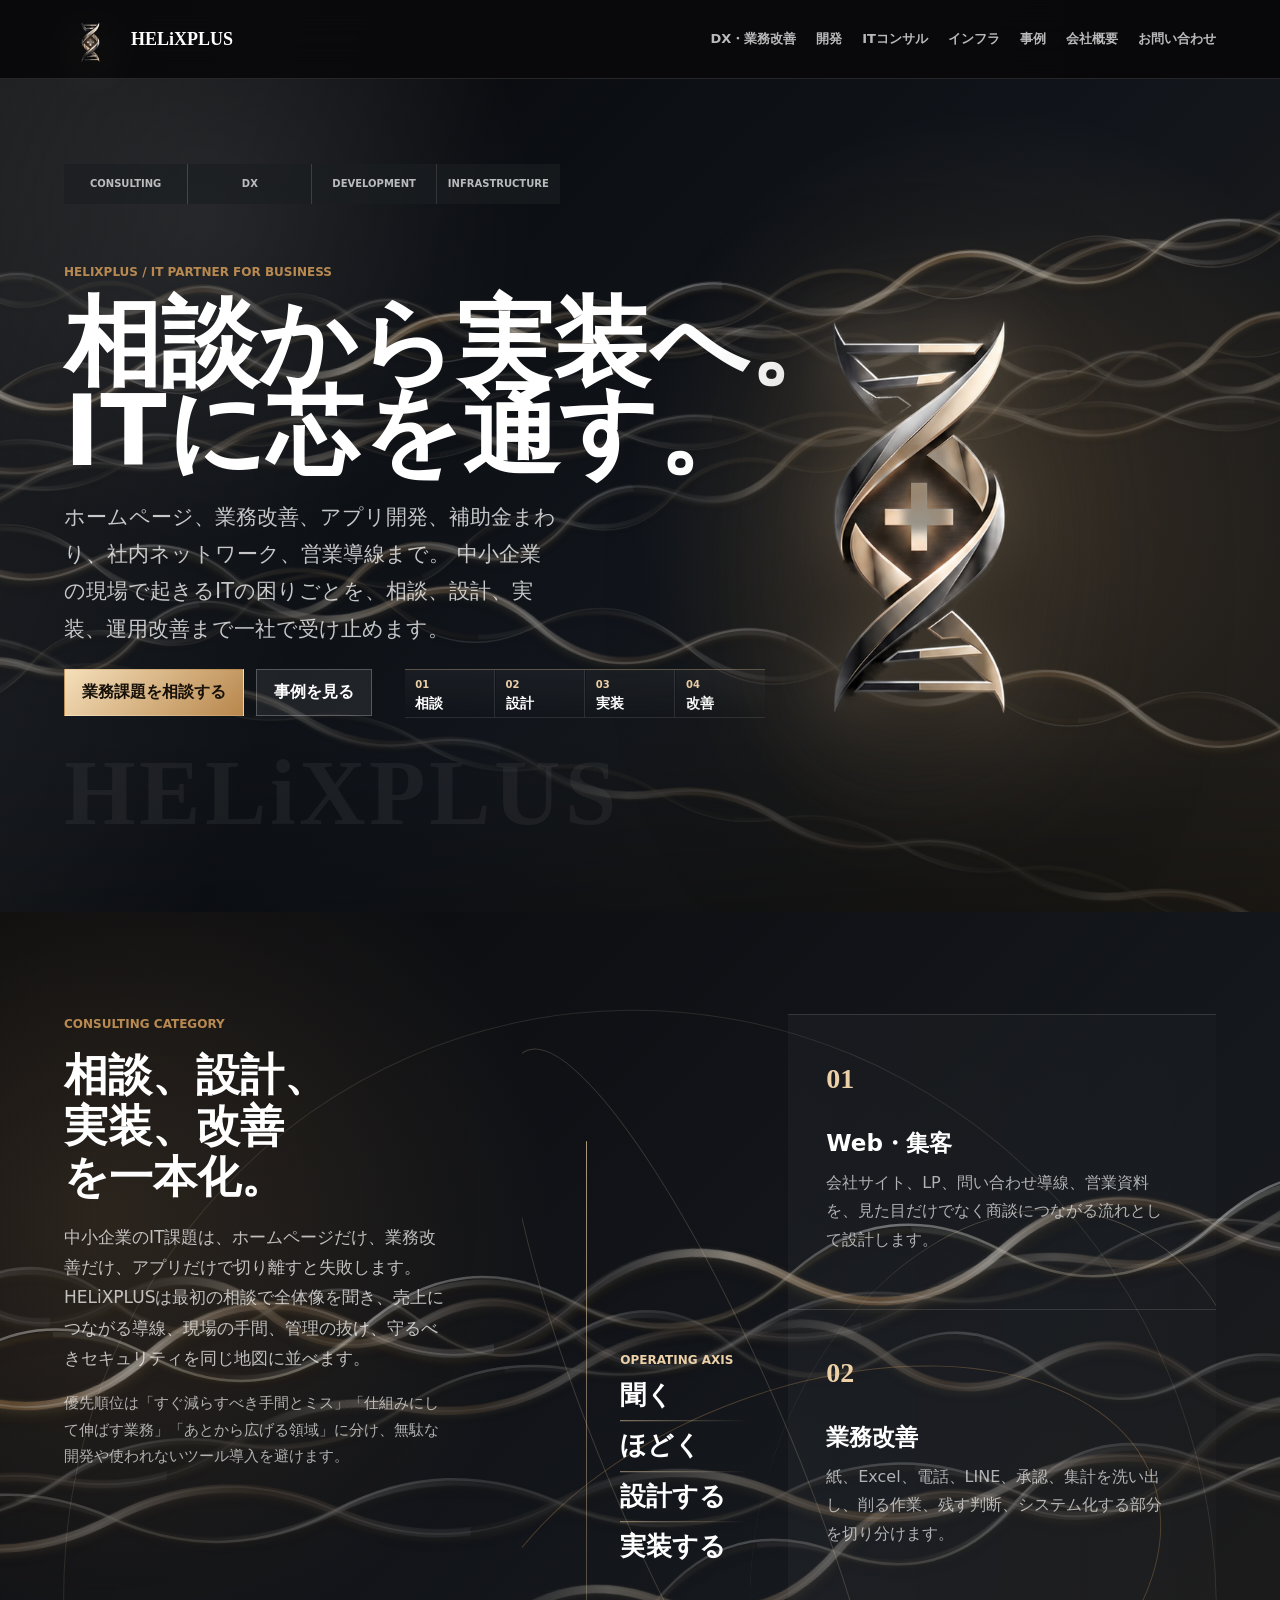
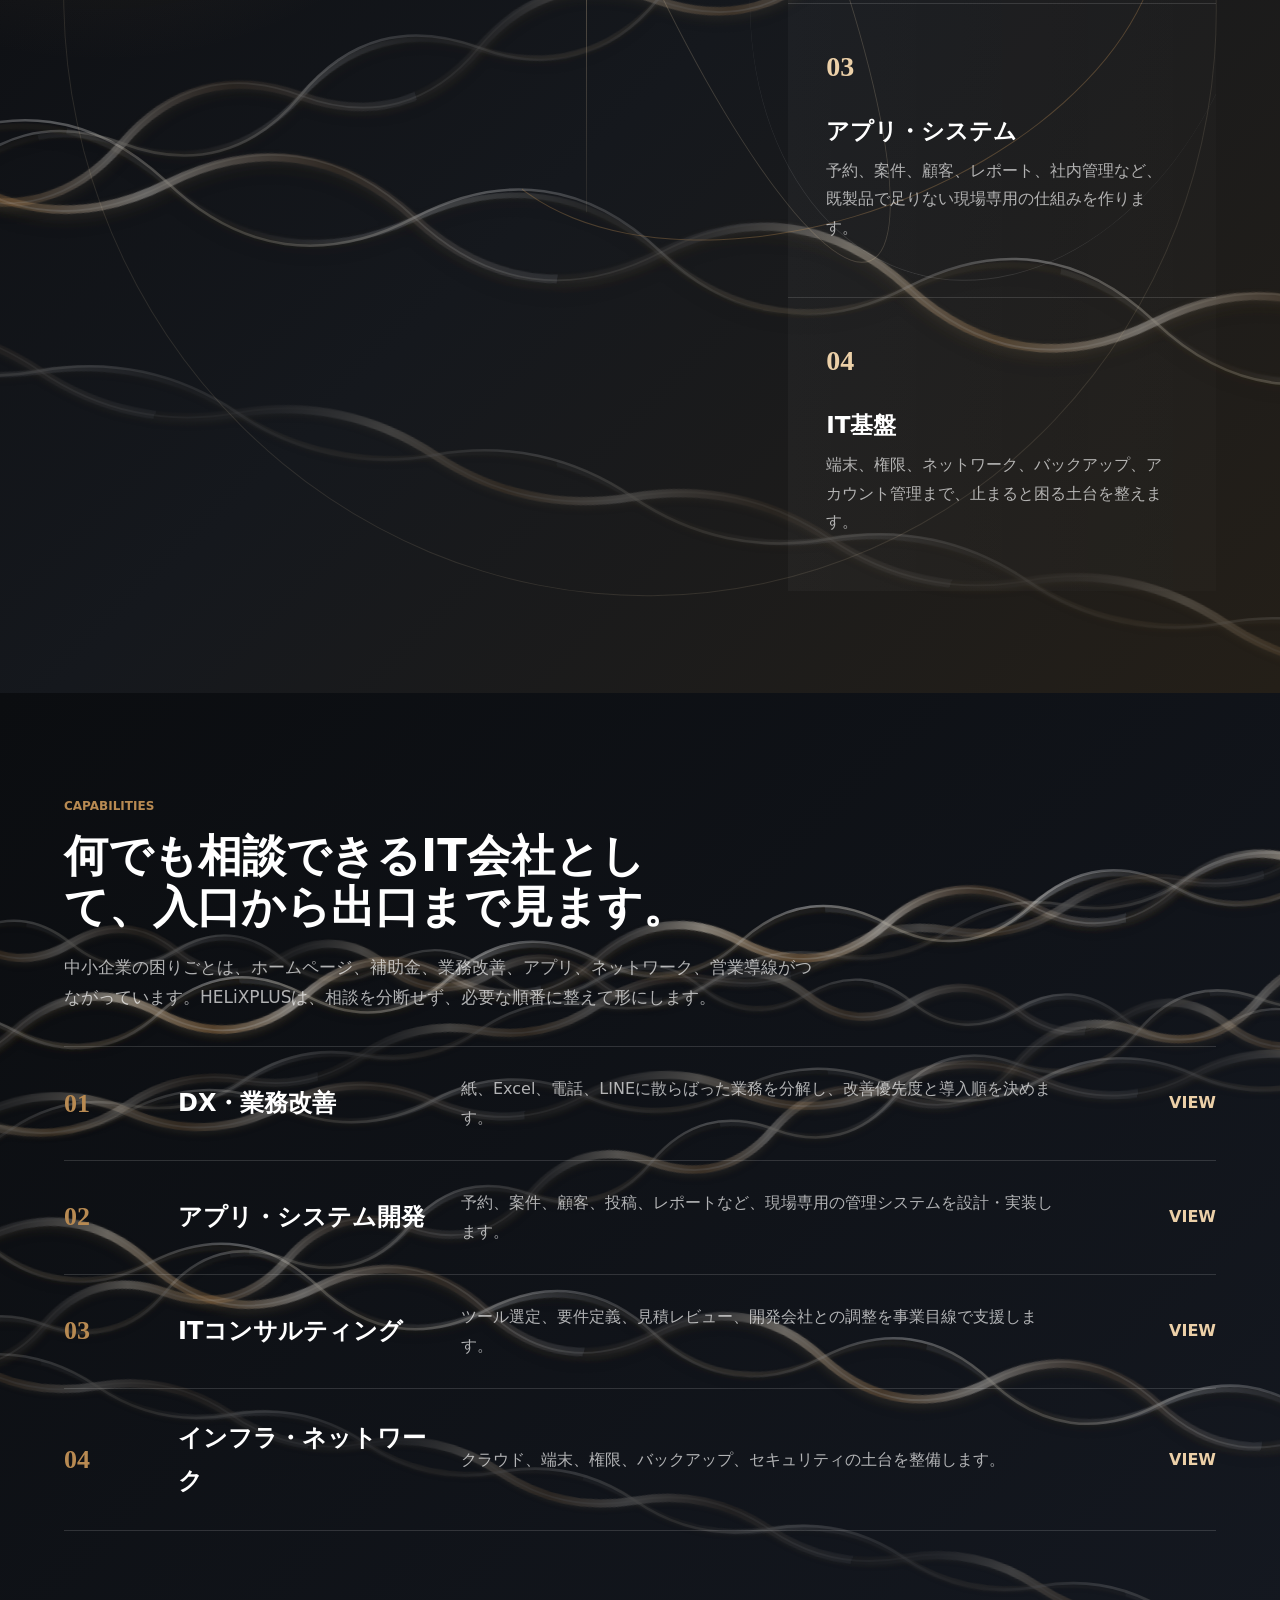
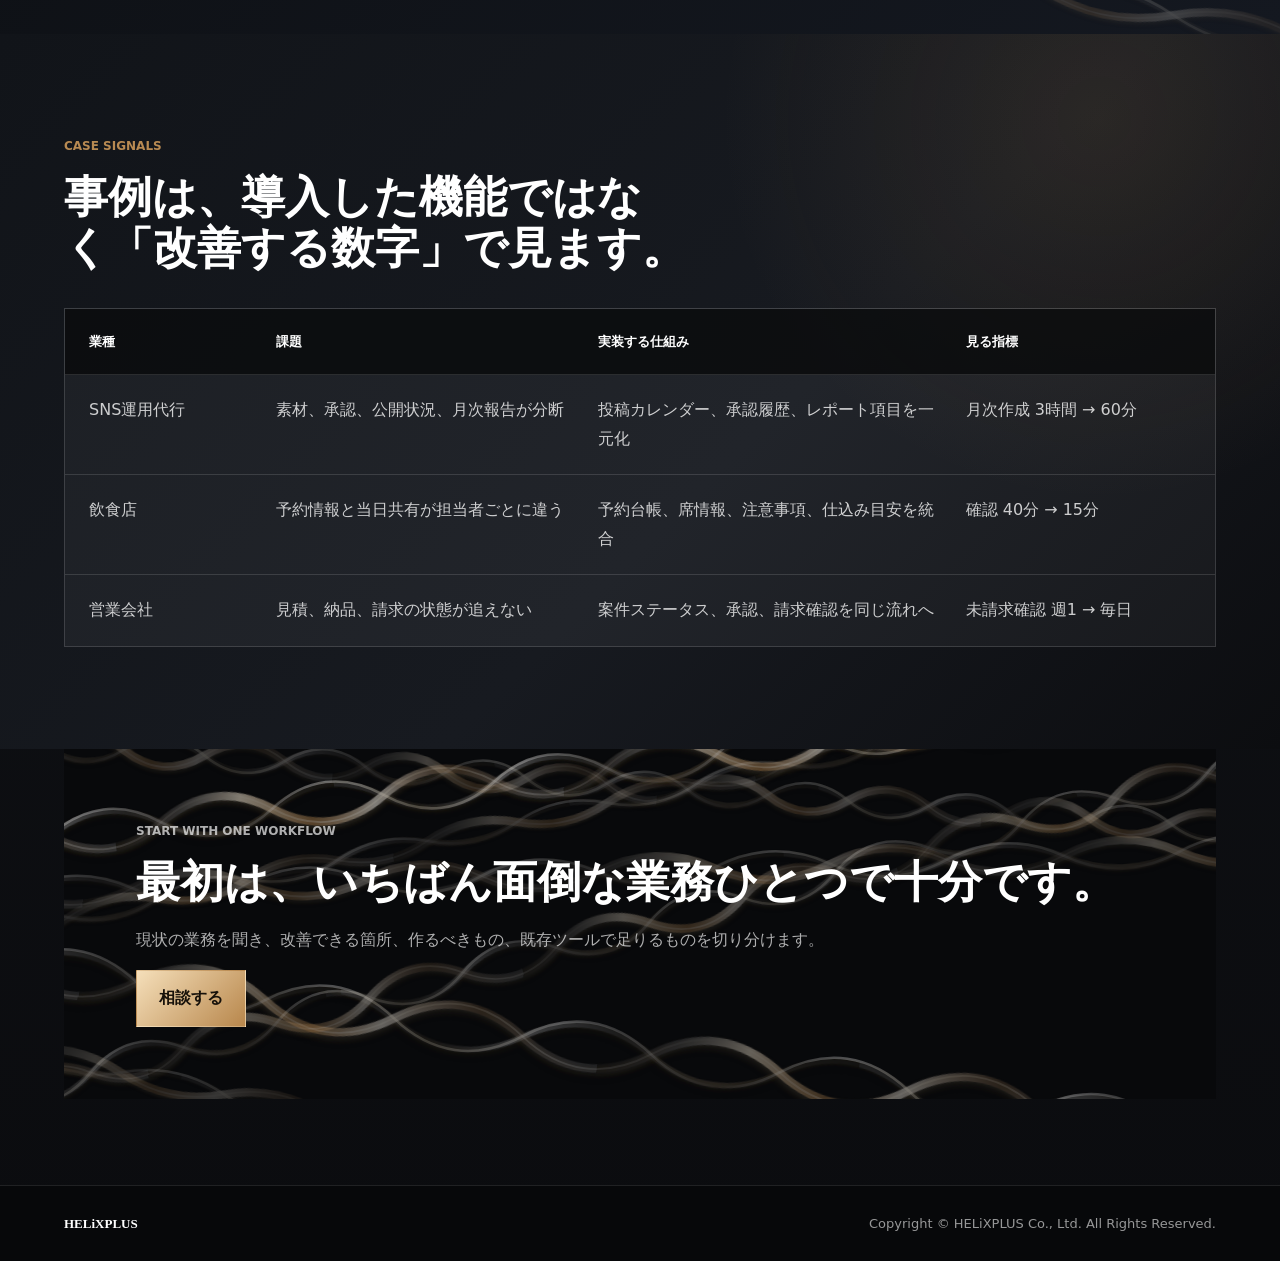
==== commit 4824304a: "Refine hero headline and smooth helix field" ====
--- a/index.html
+++ b/index.html
@@ -6,7 +6,7 @@
     <title>HELiXPLUS | 業務設計とシステム実装のパートナー</title>
     <meta name="description" content="HELiXPLUSは、中小企業のIT相談、業務改善、DX、アプリ開発、ITコンサルティングまで伴走するITパートナーです。" />
     <link rel="canonical" href="https://helixplus.vercel.app/" />
-    <meta property="og:title" content="HELiXPLUS | ITの相談を、全部受ける。" />
+    <meta property="og:title" content="HELiXPLUS | 相談から実装へ。ITに芯を通す。" />
     <meta property="og:description" content="業務改善、アプリ開発、ITコンサル、インフラまで。相談、設計、実装、改善を一本化します。" />
     <meta property="og:type" content="website" />
     <meta property="og:url" content="https://helixplus.vercel.app/" />
@@ -42,7 +42,7 @@
             <span>INFRASTRUCTURE</span>
           </div>
           <p class="eyebrow">HELiXPLUS / IT PARTNER FOR BUSINESS</p>
-          <h1><span>ITの相談を、</span><span>全部受ける。</span></h1>
+          <h1><span>相談から実装へ。</span><span>ITに芯を通す。</span></h1>
           <p class="lead">
             ホームページ、業務改善、アプリ開発、補助金まわり、社内ネットワーク、営業導線まで。
             中小企業の現場で起きるITの困りごとを、相談、設計、実装、運用改善まで一社で受け止めます。
--- a/styles.css
+++ b/styles.css
@@ -1279,7 +1279,7 @@
   }
 
   h1 {
-    font-size: clamp(36px, 11vw, 54px);
+    font-size: clamp(32px, 9.6vw, 46px);
   }
 
   .page-hero h1 {
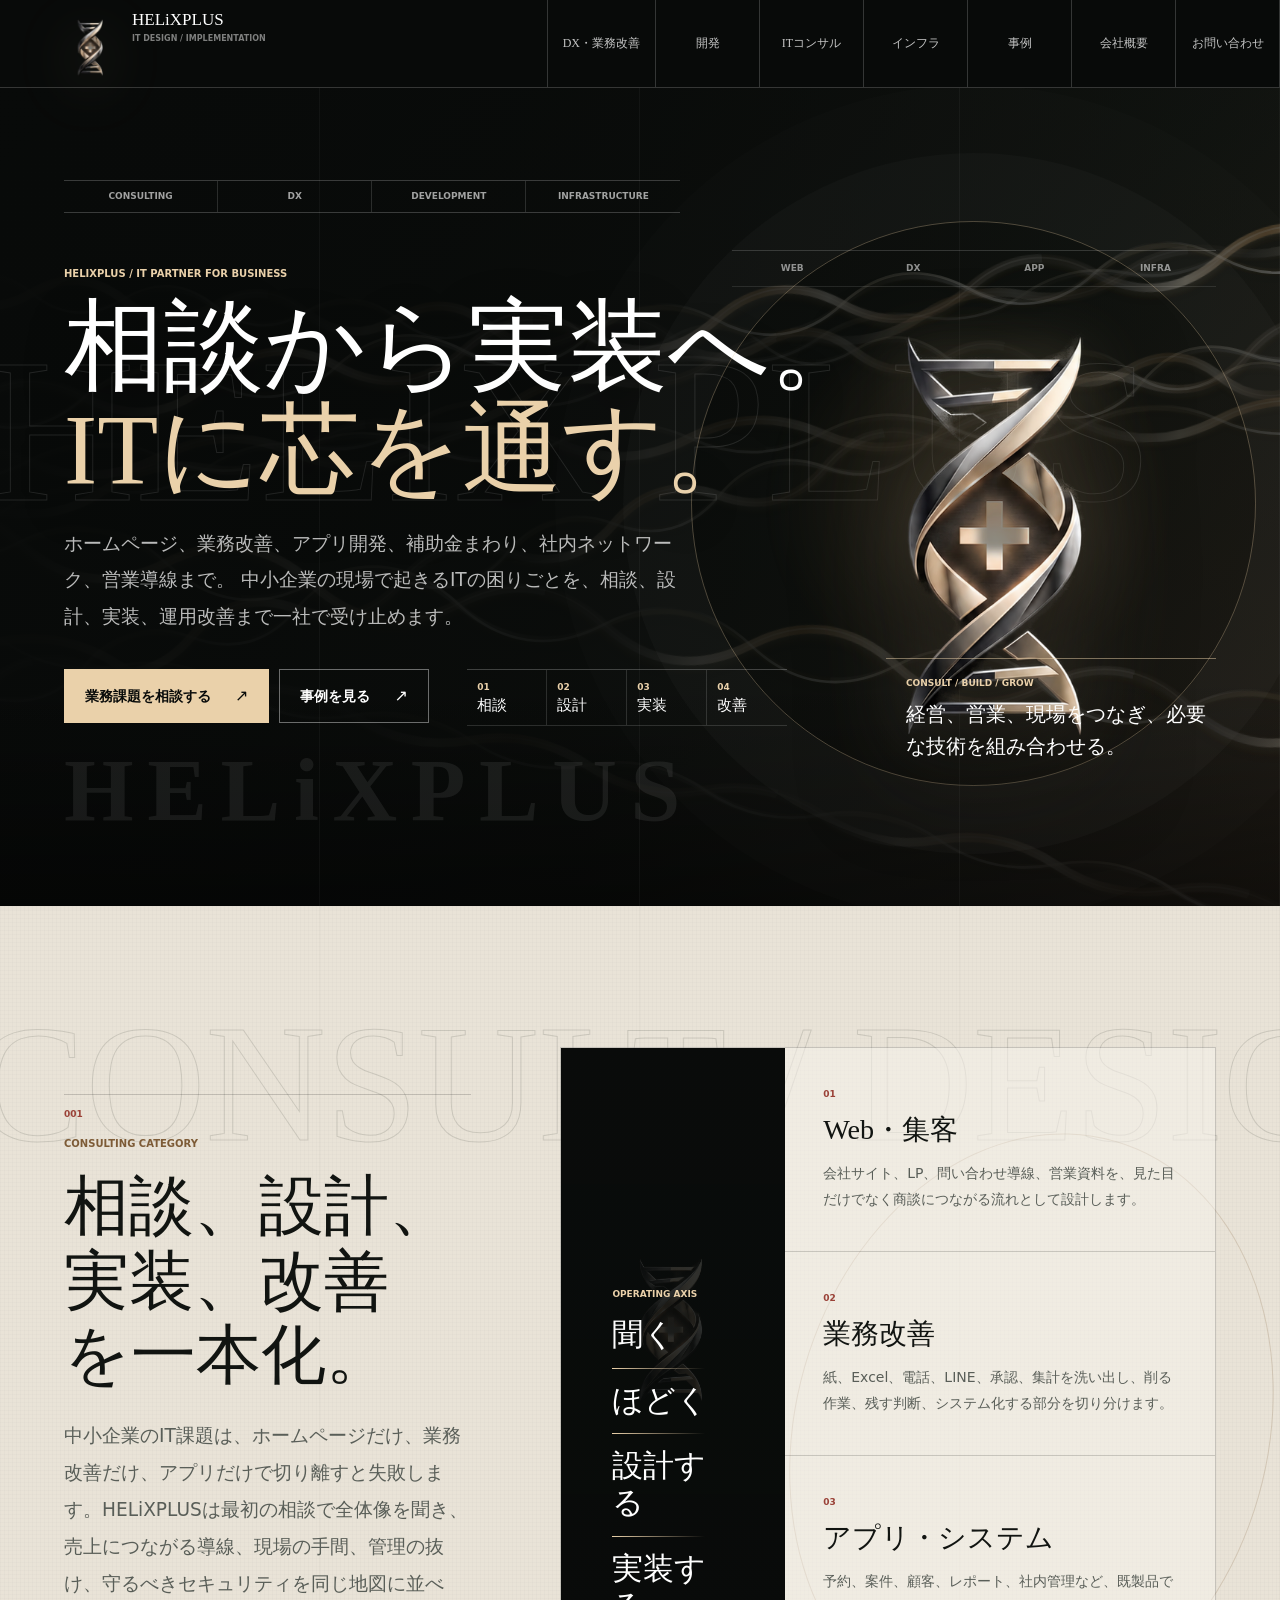
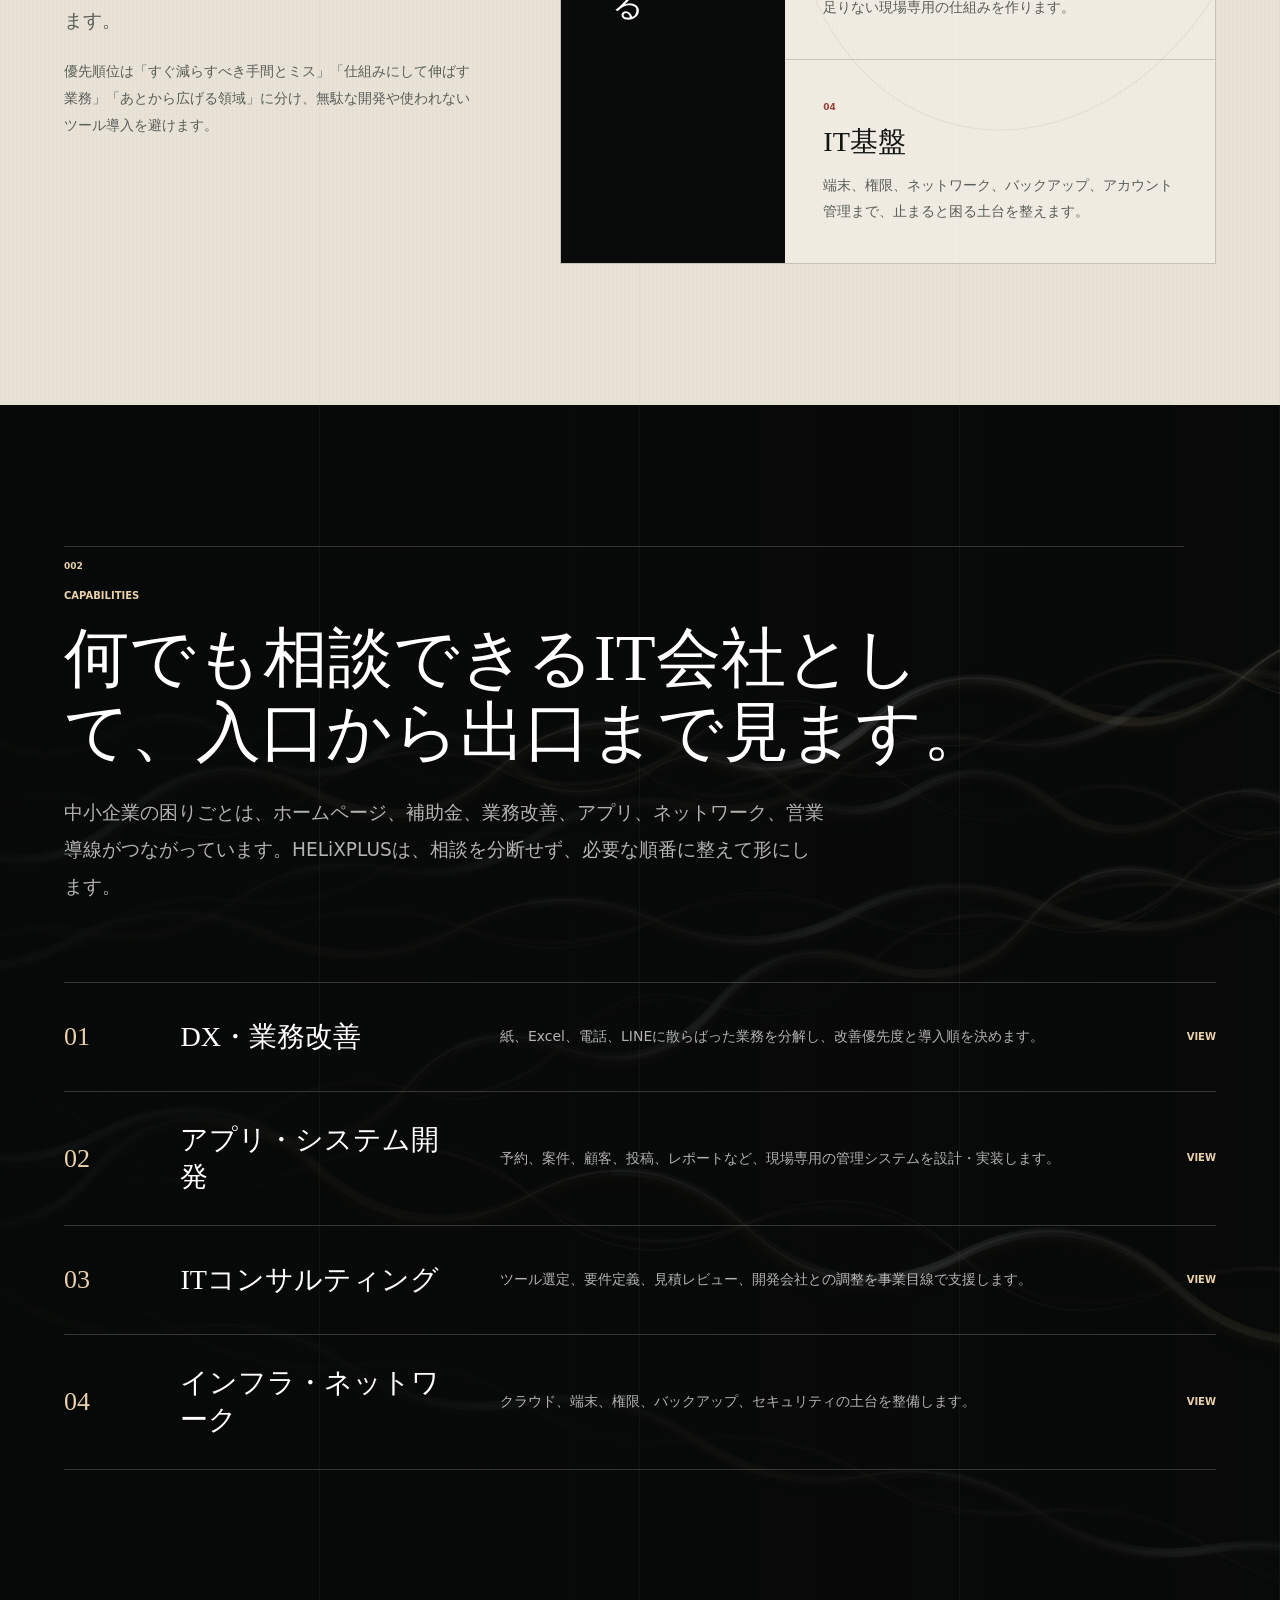
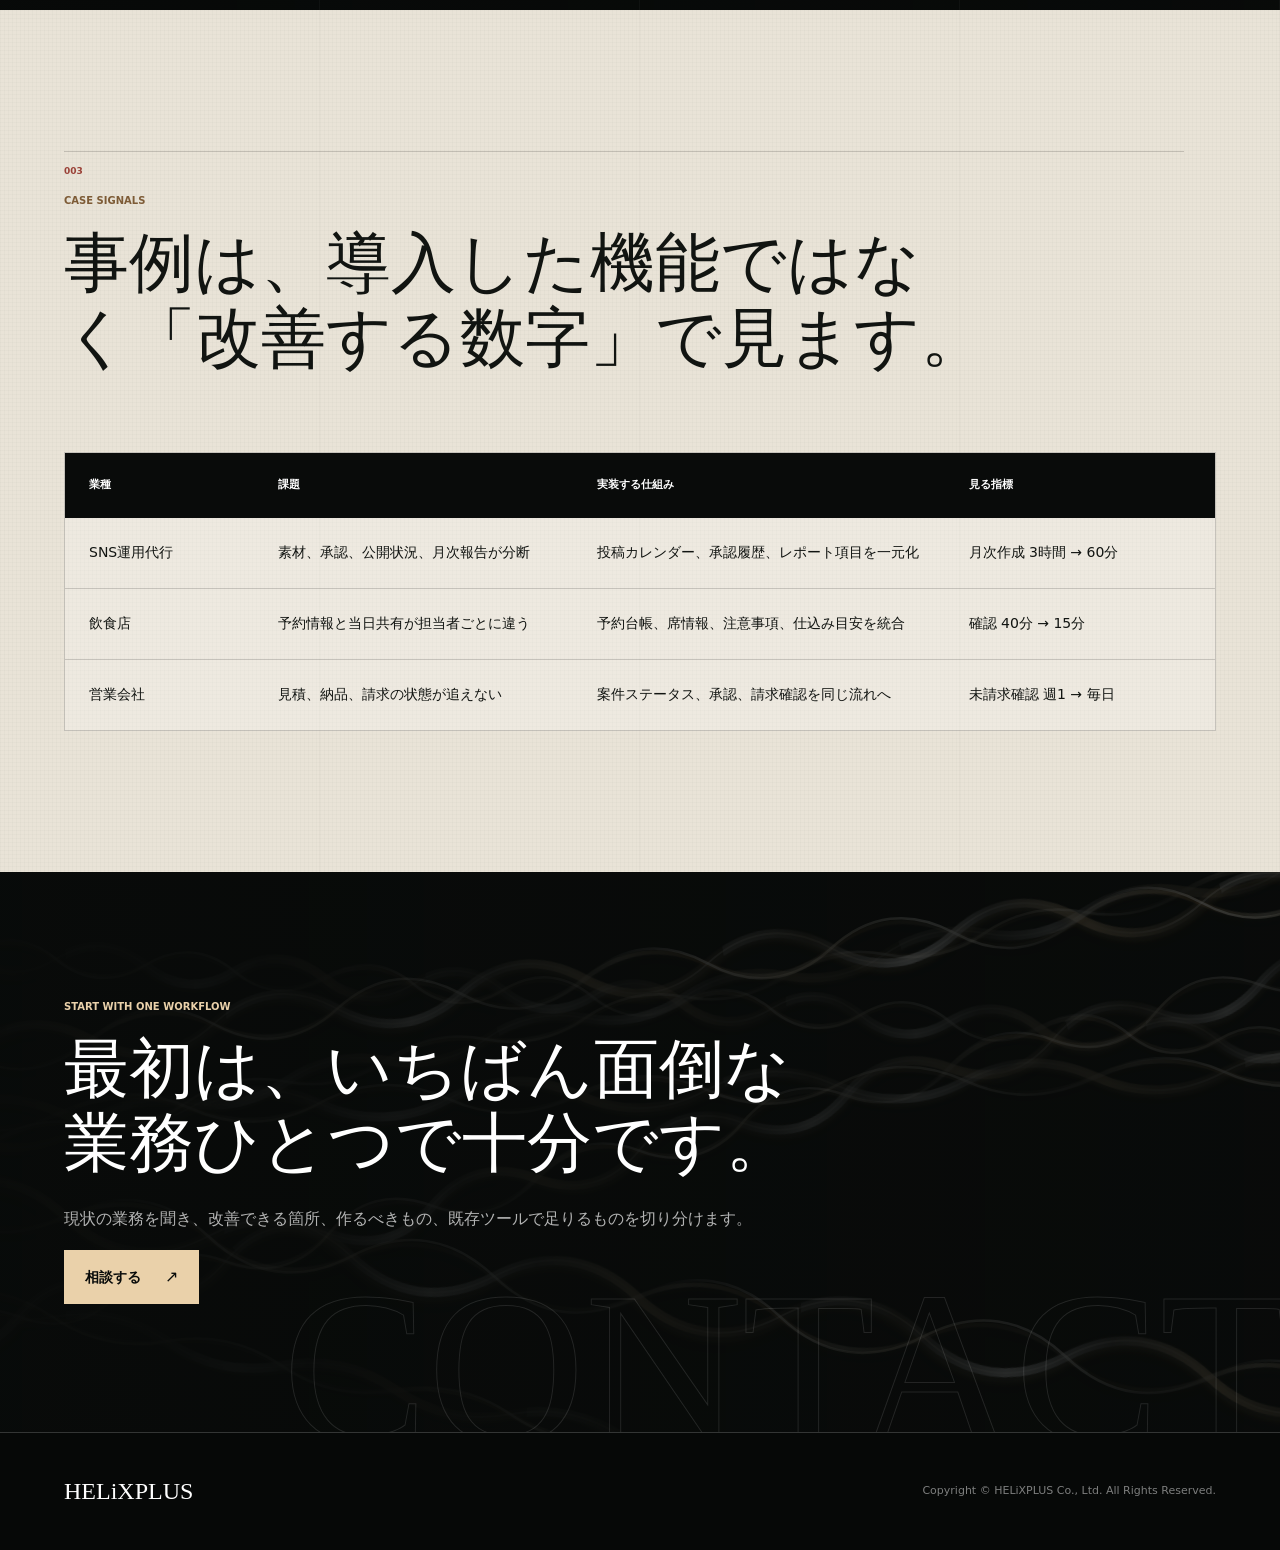
==== commit a1964aa5: "Reframe site with editorial helix design" ====
--- a/index.html
+++ b/index.html
@@ -12,6 +12,7 @@
     <meta property="og:url" content="https://helixplus.vercel.app/" />
     <meta property="og:image" content="https://helixplus.vercel.app/assets/helixplus-mark.png" />
     <meta name="twitter:card" content="summary_large_image" />
+    <meta name="theme-color" content="#090b0a" />
     <link rel="stylesheet" href="./styles.css" />
   </head>
   <body>
--- a/styles.css
+++ b/styles.css
@@ -1,18 +1,24 @@
 :root {
   color-scheme: light;
-  --ink: #101216;
-  --charcoal: #15181d;
-  --deep: #08090b;
-  --paper: #f6f4ef;
-  --white: #ffffff;
-  --line: rgba(20, 22, 26, 0.13);
-  --muted: #626975;
-  --steel: #39414d;
-  --gold: #b88a52;
-  --gold-soft: #ecd0a8;
-  --mist: #e9ecef;
-  --radius: 0;
-  --page: clamp(20px, 5vw, 76px);
+  --ink: #111411;
+  --black: #090b0a;
+  --black-2: #111411;
+  --black-3: #191d1a;
+  --paper: #e9e3d7;
+  --paper-2: #f1ede5;
+  --paper-3: #d9d1c2;
+  --gold: #b9915e;
+  --gold-light: #ead1aa;
+  --gold-dark: #7d5b36;
+  --red: #9a4137;
+  --line-dark: rgba(17, 20, 17, 0.18);
+  --line-light: rgba(255, 255, 255, 0.18);
+  --muted-dark: #595e58;
+  --muted-light: rgba(255, 255, 255, 0.69);
+  --page: clamp(22px, 5vw, 78px);
+  --header-h: 82px;
+  --serif: "Yu Mincho", "Hiragino Mincho ProN", "Hiragino Mincho Pro", "Noto Serif JP", serif;
+  --sans: "Hiragino Kaku Gothic ProN", "Yu Gothic", "YuGothic", "Noto Sans JP", system-ui, sans-serif;
 }
 
 * {
@@ -21,18 +27,22 @@
 
 html {
   scroll-behavior: smooth;
-  background: #090a0d;
+  background: var(--black);
 }
 
 body {
   margin: 0;
   color: var(--ink);
-  background:
-    radial-gradient(circle at 20% 0%, rgba(184, 138, 82, 0.09), transparent 30%),
-    linear-gradient(180deg, #090a0d 0%, #13161b 48%, #0b0c0f 100%);
-  font-family: "Hiragino Kaku Gothic ProN", "Yu Gothic", "YuGothic", "Noto Sans JP", system-ui, sans-serif;
-  line-height: 1.78;
+  background: var(--black);
+  font-family: var(--sans);
+  font-size: 16px;
+  line-height: 1.85;
   letter-spacing: 0;
+  overflow-x: hidden;
+}
+
+main {
+  counter-reset: helix-section;
 }
 
 a {
@@ -42,24 +52,8 @@
 
 a:focus-visible,
 .button:focus-visible {
-  outline: 3px solid var(--gold-soft);
+  outline: 2px solid var(--gold-light);
   outline-offset: 4px;
-}
-
-.skip-link {
-  position: fixed;
-  left: var(--page);
-  top: 12px;
-  z-index: 100;
-  padding: 10px 14px;
-  background: #f5dfba;
-  color: #17110a;
-  font-weight: 900;
-  transform: translateY(-180%);
-}
-
-.skip-link:focus {
-  transform: translateY(0);
 }
 
 img {
@@ -79,14 +73,15 @@
 h1,
 h2,
 h3 {
+  font-family: var(--serif);
+  font-weight: 500;
   letter-spacing: 0;
 }
 
 h1 {
-  margin-bottom: 22px;
-  font-size: clamp(52px, 7.6vw, 118px);
-  line-height: 0.92;
-  font-weight: 900;
+  margin-bottom: 28px;
+  font-size: clamp(58px, 7.8vw, 122px);
+  line-height: 0.96;
 }
 
 h1 span {
@@ -95,271 +90,311 @@
 }
 
 h2 {
-  margin-bottom: 18px;
-  font-size: clamp(28px, 3.4vw, 48px);
-  line-height: 1.18;
-  font-weight: 900;
+  margin-bottom: 24px;
+  font-size: clamp(38px, 5.1vw, 76px);
+  line-height: 1.14;
   text-wrap: balance;
 }
 
 h3 {
-  margin-bottom: 10px;
-  font-size: clamp(19px, 1.8vw, 24px);
+  margin-bottom: 12px;
+  font-size: clamp(23px, 2.2vw, 34px);
   line-height: 1.35;
-  font-weight: 850;
-}
-
+}
+
+.skip-link {
+  position: fixed;
+  left: var(--page);
+  top: 10px;
+  z-index: 200;
+  padding: 10px 16px;
+  background: var(--gold-light);
+  color: var(--black);
+  font-weight: 800;
+  transform: translateY(-180%);
+}
+
+.skip-link:focus {
+  transform: translateY(0);
+}
+
+/* Header: one continuous ruled band, matching the editorial structure of the site. */
 .site-header {
   position: sticky;
   top: 0;
-  z-index: 40;
-  display: grid;
-  grid-template-columns: auto 1fr;
-  align-items: center;
-  gap: 30px;
-  padding: 12px var(--page);
-  border-bottom: 1px solid rgba(255, 255, 255, 0.12);
-  background: rgba(8, 9, 11, 0.88);
+  z-index: 80;
+  min-height: var(--header-h);
+  display: grid;
+  grid-template-columns: minmax(280px, 1fr) auto;
+  align-items: stretch;
+  padding-left: var(--page);
+  border-bottom: 1px solid var(--line-light);
+  background: rgba(9, 11, 10, 0.93);
   color: #fff;
   backdrop-filter: blur(18px);
 }
 
 .brand {
-  display: inline-flex;
+  display: inline-grid;
+  grid-template-columns: 54px auto;
+  grid-template-rows: 1fr 1fr;
+  column-gap: 14px;
   align-items: center;
-  gap: 13px;
-  min-width: max-content;
-  font-family: Georgia, "Times New Roman", serif;
-  font-size: 18px;
-  font-weight: 800;
+  width: max-content;
+  padding: 10px 30px 10px 0;
 }
 
 .brand img {
+  grid-row: 1 / 3;
   width: 54px;
   height: 54px;
   object-fit: contain;
-  filter: drop-shadow(0 10px 26px rgba(236, 208, 168, 0.24));
+  filter: drop-shadow(0 8px 22px rgba(234, 209, 170, 0.2));
+  transform: scale(1.4);
+}
+
+.brand span {
+  align-self: end;
+  font-family: var(--serif);
+  font-size: 17px;
+  line-height: 1.2;
+}
+
+.brand span::after {
+  content: "IT DESIGN / IMPLEMENTATION";
+  display: block;
+  margin-top: 5px;
+  color: rgba(255, 255, 255, 0.48);
+  font-family: var(--sans);
+  font-size: 8px;
+  font-weight: 700;
+  line-height: 1;
 }
 
 .nav {
   display: flex;
-  flex-wrap: wrap;
-  justify-content: flex-end;
-  gap: 8px 20px;
-  color: rgba(255, 255, 255, 0.72);
-  font-size: 13px;
-  font-weight: 700;
+  align-items: stretch;
+  border-left: 1px solid var(--line-light);
 }
 
 .nav a {
-  padding: 10px 0;
+  min-width: 104px;
+  display: grid;
+  place-items: center;
+  padding: 12px 15px;
+  border-right: 1px solid var(--line-light);
+  color: rgba(255, 255, 255, 0.76);
+  font-family: var(--serif);
+  font-size: 12px;
+  line-height: 1.35;
+  text-align: center;
+  transition: color 220ms ease, background-color 220ms ease;
 }
 
 .nav a:hover {
-  color: var(--gold-soft);
+  color: var(--gold-light);
+  background: rgba(255, 255, 255, 0.045);
 }
 
 .eyebrow {
-  margin: 0 0 14px;
-  color: var(--gold);
-  font-size: 12px;
-  font-weight: 900;
-  letter-spacing: 0;
+  margin: 0 0 18px;
+  color: var(--gold-dark);
+  font-family: var(--sans);
+  font-size: 10px;
+  font-weight: 800;
+  line-height: 1.4;
   text-transform: uppercase;
+}
+
+.section.dark .eyebrow,
+.hero .eyebrow,
+.page-hero .eyebrow,
+.closing-cta .eyebrow,
+.section-cta .eyebrow,
+.cta-band .eyebrow {
+  color: var(--gold-light);
 }
 
 .lead,
 .page-lead,
 .section-lead,
+.section-note,
 .card p,
 .process-card p,
 .case-card p,
 .metric-card p,
 .company-list dd,
 .text-block p {
-  color: var(--muted);
+  color: var(--muted-dark);
   text-wrap: pretty;
 }
 
 .button {
+  min-height: 54px;
   display: inline-flex;
   align-items: center;
-  justify-content: center;
-  min-height: 50px;
-  padding: 13px 22px;
-  border: 1px solid var(--line);
-  font-weight: 900;
+  justify-content: space-between;
+  gap: 24px;
+  padding: 13px 20px;
+  border: 1px solid currentColor;
+  font-size: 14px;
+  font-weight: 800;
+  line-height: 1;
   white-space: nowrap;
+  transition: color 220ms ease, background-color 220ms ease, border-color 220ms ease;
+}
+
+.button::after {
+  content: "↗";
+  font-size: 16px;
+  font-weight: 400;
 }
 
 .button.primary {
-  border-color: transparent;
-  background: linear-gradient(135deg, #f5dfba 0%, #b8874c 100%);
-  color: #17110a;
+  border-color: var(--gold-light);
+  background: var(--gold-light);
+  color: var(--black);
+}
+
+.button.primary:hover {
+  border-color: #fff;
+  background: #fff;
 }
 
 .button.secondary {
-  border-color: rgba(255, 255, 255, 0.24);
-  background: rgba(255, 255, 255, 0.07);
+  border-color: rgba(255, 255, 255, 0.4);
+  background: transparent;
   color: #fff;
+}
+
+.button.secondary:hover {
+  border-color: var(--gold-light);
+  color: var(--gold-light);
+}
+
+/* Hero */
+.hero {
+  position: relative;
+  min-height: calc(100svh - var(--header-h));
+  display: grid;
+  grid-template-columns: minmax(0, 1.12fr) minmax(380px, 0.88fr);
+  align-items: center;
+  gap: clamp(26px, 4vw, 74px);
+  padding: clamp(48px, 6vw, 86px) var(--page) clamp(42px, 5vw, 68px);
+  overflow: hidden;
+  isolation: isolate;
+  background:
+    linear-gradient(90deg, rgba(8, 10, 9, 0.96) 0%, rgba(8, 10, 9, 0.83) 45%, rgba(8, 10, 9, 0.36) 100%),
+    url("./assets/helix-field.svg") center / cover no-repeat,
+    linear-gradient(135deg, #070908 0%, #161914 60%, #2c241b 100%);
+  color: #fff;
+}
+
+.hero::before {
+  content: "HELIX  PLUS";
+  position: absolute;
+  z-index: -1;
+  left: -1vw;
+  top: 42%;
+  width: 105%;
+  color: transparent;
+  font-family: Georgia, "Times New Roman", serif;
+  font-size: clamp(92px, 16vw, 250px);
+  line-height: 0.75;
+  white-space: nowrap;
+  -webkit-text-stroke: 1px rgba(255, 255, 255, 0.11);
+  transform: translateY(-50%);
+  pointer-events: none;
+}
+
+.hero::after {
+  content: "";
+  position: absolute;
+  inset: 0;
+  z-index: -2;
+  background:
+    repeating-linear-gradient(90deg, transparent 0, transparent calc(25% - 1px), rgba(255, 255, 255, 0.075) 25%),
+    linear-gradient(180deg, transparent 72%, rgba(0, 0, 0, 0.45));
+  pointer-events: none;
+}
+
+.hero-copy,
+.brand-stage {
+  position: relative;
+  z-index: 2;
+}
+
+.hero-copy {
+  max-width: 900px;
+}
+
+.hero-kicker {
+  display: grid;
+  grid-template-columns: repeat(4, minmax(0, 1fr));
+  width: min(100%, 700px);
+  margin-bottom: clamp(36px, 6vh, 70px);
+  border-top: 1px solid rgba(255, 255, 255, 0.2);
+  border-bottom: 1px solid rgba(255, 255, 255, 0.2);
+}
+
+.hero-kicker span {
+  padding: 10px 9px;
+  border-right: 1px solid rgba(255, 255, 255, 0.14);
+  color: rgba(255, 255, 255, 0.62);
+  font-size: 9px;
+  font-weight: 800;
+  line-height: 1.2;
+  text-align: center;
+}
+
+.hero-kicker span:last-child {
+  border-right: 0;
+}
+
+.hero h1 {
+  max-width: 820px;
+  text-shadow: 0 18px 50px rgba(0, 0, 0, 0.4);
+}
+
+.hero h1 span:last-child {
+  margin-top: 0.08em;
+  color: var(--gold-light);
+}
+
+.hero .lead {
+  max-width: 690px;
+  color: rgba(255, 255, 255, 0.72);
+  font-size: clamp(15px, 1.45vw, 19px);
+  line-height: 1.95;
+}
+
+.hero-cta-row {
+  display: grid;
+  grid-template-columns: max-content minmax(320px, 1fr);
+  align-items: start;
+  gap: clamp(20px, 3vw, 42px);
+  margin-top: 34px;
 }
 
 .hero-actions,
 .inline-actions {
   display: flex;
   flex-wrap: wrap;
-  gap: 12px;
-  margin-top: 30px;
-}
-
-.hero-cta-row {
-  display: grid;
-  grid-template-columns: max-content minmax(360px, 560px);
-  align-items: start;
-  gap: clamp(22px, 2.6vw, 36px);
-  margin-top: 14px;
-}
-
-.hero-cta-row .hero-actions {
-  align-content: start;
-  align-items: flex-start;
-  margin-top: 0;
-}
-
-.hero-cta-row .button {
-  min-height: 42px;
-  padding: 8px 17px;
-}
-
-.hero {
-  position: relative;
-  min-height: calc(100vh - 67px);
-  display: grid;
-  grid-template-columns: minmax(0, 0.82fr) minmax(410px, 1fr);
-  gap: clamp(24px, 4vw, 72px);
-  align-items: center;
-  padding: clamp(48px, 6vw, 88px) var(--page) clamp(42px, 5vw, 68px);
-  overflow: hidden;
-  background:
-    url("./assets/helix-field.svg") center / cover no-repeat,
-    radial-gradient(circle at 78% 48%, rgba(184, 138, 82, 0.2), transparent 34%),
-    radial-gradient(circle at 16% 16%, rgba(255, 255, 255, 0.08), transparent 26%),
-    linear-gradient(135deg, #050608 0%, #11151b 54%, #231f19 100%);
-  color: #fff;
-}
-
-.hero::before {
-  content: "";
-  position: absolute;
-  inset: 0;
-  background:
-    linear-gradient(110deg, rgba(255, 255, 255, 0.09), transparent 32%),
-    linear-gradient(180deg, transparent 78%, rgba(0, 0, 0, 0.28));
-  pointer-events: none;
-}
-
-.hero::after {
-  content: none;
-}
-
-.hero-copy,
-.brand-stage {
-  position: relative;
-  z-index: 1;
-}
-
-.hero-signature {
-  position: relative;
-  z-index: 0;
-  display: flex;
-  align-items: flex-end;
-  justify-content: space-between;
-  width: min(100%, 720px);
-  gap: 0.04em;
-  margin: clamp(18px, 3.2vh, 30px) 0 0;
-  color: rgba(255, 255, 255, 0.055);
-  font-family: Georgia, "Times New Roman", serif;
-  font-size: clamp(54px, 7.2vw, 104px);
-  font-weight: 900;
-  line-height: 1;
-  white-space: nowrap;
-  pointer-events: none;
-  perspective: 900px;
-  transform-style: preserve-3d;
-}
-
-.hero-signature span {
-  display: inline-block;
-  transform-origin: 50% 52%;
-  transform-style: preserve-3d;
-  backface-visibility: visible;
-  animation: signature-letter-spin 3.2s linear infinite;
-  will-change: transform, opacity;
-}
-
-.hero-signature span:nth-child(1) { animation-delay: 0s; }
-.hero-signature span:nth-child(2) { animation-delay: -0.26s; }
-.hero-signature span:nth-child(3) { animation-delay: -0.52s; }
-.hero-signature span:nth-child(4) { animation-delay: -0.78s; }
-.hero-signature span:nth-child(5) { animation-delay: -1.04s; }
-.hero-signature span:nth-child(6) { animation-delay: -1.3s; }
-.hero-signature span:nth-child(7) { animation-delay: -1.56s; }
-.hero-signature span:nth-child(8) { animation-delay: -1.82s; }
-.hero-signature span:nth-child(9) { animation-delay: -2.08s; }
-
-@keyframes signature-letter-spin {
-  0% { opacity: .42; transform: rotateY(0deg) translateZ(0) scaleX(1); }
-  25% { opacity: .82; transform: rotateY(90deg) translateZ(18px) scaleX(.32); }
-  50% { opacity: .56; transform: rotateY(180deg) translateZ(0) scaleX(1); }
-  75% { opacity: .82; transform: rotateY(270deg) translateZ(18px) scaleX(.32); }
-  100% { opacity: .42; transform: rotateY(360deg) translateZ(0) scaleX(1); }
-}
-
-.hero-copy {
-  max-width: 900px;
-}
-
-.hero .lead {
-  max-width: 720px;
-  color: rgba(255, 255, 255, 0.76);
-  font-size: clamp(17px, 1.7vw, 21px);
-}
-
-.hero-kicker {
-  display: grid;
-  grid-template-columns: repeat(4, minmax(0, 1fr));
-  gap: 1px;
-  max-width: 720px;
-  margin-bottom: clamp(34px, 5vw, 58px);
-  background: rgba(255, 255, 255, 0.14);
-}
-
-.hero-kicker span {
-  padding: 11px 10px;
-  background: rgba(8, 10, 13, 0.62);
-  color: rgba(255, 255, 255, 0.7);
-  font-size: 10px;
-  font-weight: 900;
-  text-align: center;
+  gap: 10px;
 }
 
 .hero-proof {
   display: grid;
   grid-template-columns: repeat(4, 1fr);
-  gap: 1px;
-  width: min(100%, 560px);
-  margin-top: 0;
-  max-width: 560px;
-  border-top: 1px solid rgba(236, 208, 168, 0.34);
-  border-bottom: 1px solid rgba(255, 255, 255, 0.11);
-  background: transparent;
+  min-width: 0;
+  border-top: 1px solid rgba(255, 255, 255, 0.22);
+  border-bottom: 1px solid rgba(255, 255, 255, 0.14);
 }
 
 .hero-proof div {
-  min-height: 44px;
-  padding: 6px 10px 6px;
-  border-right: 1px solid rgba(255, 255, 255, 0.11);
-  background: linear-gradient(180deg, rgba(255, 255, 255, 0.045), transparent);
+  min-width: 0;
+  padding: 9px 10px 10px;
+  border-right: 1px solid rgba(255, 255, 255, 0.14);
 }
 
 .hero-proof div:last-child {
@@ -371,217 +406,396 @@
 .process-card span,
 .case-label {
   display: block;
-  color: var(--gold-soft);
-  font-size: 10px;
-  font-weight: 900;
+  color: var(--gold-light);
+  font-size: 9px;
+  font-weight: 800;
 }
 
 .hero-proof strong {
   display: block;
-  margin-top: 1px;
+  margin-top: 2px;
   color: #fff;
-  font-size: clamp(14px, 1.05vw, 17px);
-  line-height: 1.18;
+  font-family: var(--serif);
+  font-size: clamp(14px, 1.15vw, 18px);
+  font-weight: 500;
+  line-height: 1.2;
 }
 
 .hero-proof small {
   display: none;
-  margin-top: 0;
-  color: rgba(255, 255, 255, 0.62);
-  font-size: 12px;
-  line-height: 1.45;
+}
+
+.hero-signature {
+  display: flex;
+  justify-content: space-between;
+  width: min(100%, 740px);
+  margin: clamp(18px, 3vh, 34px) 0 0;
+  color: rgba(255, 255, 255, 0.075);
+  font-family: Georgia, "Times New Roman", serif;
+  font-size: clamp(54px, 7vw, 104px);
+  font-weight: 700;
+  line-height: 0.82;
+  perspective: 900px;
+  pointer-events: none;
+}
+
+.hero-signature span {
+  display: inline-block;
+  transform-origin: 50% 50%;
+  animation: signature-letter-spin 7.2s linear infinite;
+}
+
+.hero-signature span:nth-child(2) { animation-delay: -0.4s; }
+.hero-signature span:nth-child(3) { animation-delay: -0.8s; }
+.hero-signature span:nth-child(4) { animation-delay: -1.2s; }
+.hero-signature span:nth-child(5) { animation-delay: -1.6s; }
+.hero-signature span:nth-child(6) { animation-delay: -2s; }
+.hero-signature span:nth-child(7) { animation-delay: -2.4s; }
+.hero-signature span:nth-child(8) { animation-delay: -2.8s; }
+.hero-signature span:nth-child(9) { animation-delay: -3.2s; }
+
+@keyframes signature-letter-spin {
+  0% { opacity: 0.38; transform: rotateY(0deg); }
+  25% { opacity: 0.82; transform: rotateY(90deg); }
+  50% { opacity: 0.42; transform: rotateY(180deg); }
+  75% { opacity: 0.82; transform: rotateY(270deg); }
+  100% { opacity: 0.38; transform: rotateY(360deg); }
 }
 
 .brand-stage {
-  min-height: clamp(520px, 72vh, 760px);
+  min-height: clamp(480px, 67vh, 720px);
   display: grid;
   place-items: center;
-  padding: clamp(12px, 2vw, 28px);
-  overflow: visible;
   isolation: isolate;
-  perspective: 1500px;
+}
+
+.brand-stage::before,
+.brand-stage::after {
+  content: "";
+  position: absolute;
+  border-radius: 50%;
+  pointer-events: none;
 }
 
 .brand-stage::before {
-  content: none;
+  width: min(44vw, 620px);
+  aspect-ratio: 1;
+  border: 1px solid rgba(234, 209, 170, 0.3);
+  box-shadow: 0 0 0 68px rgba(255, 255, 255, 0.018), 0 0 0 136px rgba(255, 255, 255, 0.012);
 }
 
 .brand-stage::after {
-  content: none;
+  width: min(34vw, 480px);
+  aspect-ratio: 1;
+  background: radial-gradient(circle, rgba(185, 145, 94, 0.16), transparent 67%);
+  filter: blur(8px);
 }
 
 .hero-mark-3d {
   position: relative;
-  z-index: 4;
-  width: min(45vw, 610px);
+  z-index: 3;
+  width: min(42vw, 590px);
   aspect-ratio: 1;
-  min-width: 360px;
-  transform: translateY(-3%);
-  filter:
-    drop-shadow(0 36px 70px rgba(0, 0, 0, 0.55))
-    drop-shadow(0 0 46px rgba(236, 208, 168, 0.22));
-}
-
+  min-width: 350px;
+}
+
+.hero-mark-static,
+.hero-mark,
 .hero-mark-canvas,
 .hero-mark-fallback,
-.hero-mark-direction-loop,
-.hero-mark-static {
+.hero-mark-direction-loop {
   position: absolute;
   inset: 0;
   width: 100%;
   height: 100%;
-}
-
-.hero-mark-canvas {
-  z-index: 2;
-  display: block;
-}
-
-.hero-mark-fallback {
-  z-index: 1;
   object-fit: contain;
-  opacity: 1;
-}
-
-.hero-mark-3d.is-ready .hero-mark-fallback {
-  opacity: 0;
-}
-
-.hero-mark-direction-loop {
-  z-index: 3;
-  object-fit: contain;
-  opacity: 1;
-  transform: scale(1.1);
-  filter:
-    brightness(1.14)
-    contrast(1.12)
-    saturate(1.04)
-    drop-shadow(0 34px 76px rgba(0, 0, 0, 0.62))
-    drop-shadow(0 0 40px rgba(236, 208, 168, 0.32));
 }
 
 .hero-mark-static {
-  z-index: 3;
-  object-fit: contain;
-  opacity: 1;
-  transform: scale(0.92);
-  filter:
-    drop-shadow(0 34px 76px rgba(0, 0, 0, 0.62))
-    drop-shadow(0 0 34px rgba(236, 208, 168, 0.28));
+  filter: drop-shadow(0 38px 54px rgba(0, 0, 0, 0.66)) drop-shadow(0 0 32px rgba(234, 209, 170, 0.22));
+  animation: mark-breathe 6.8s ease-in-out infinite;
+}
+
+@keyframes mark-breathe {
+  0%, 100% { transform: translateY(0) scale(0.94); }
+  50% { transform: translateY(-7px) scale(0.955); }
 }
 
 .orbit-labels {
   position: absolute;
   inset: 8% 0 auto;
-  z-index: 3;
-  display: none;
+  z-index: 4;
+  display: grid;
   grid-template-columns: repeat(4, 1fr);
-  gap: 14px;
+  color: rgba(255, 255, 255, 0.54);
+  font-size: 9px;
+  font-weight: 800;
+  text-align: center;
 }
 
 .orbit-labels span {
-  padding: 12px 0;
-  border-top: 1px solid rgba(236, 208, 168, 0.4);
-  border-bottom: 1px solid rgba(255, 255, 255, 0.12);
-  color: var(--gold-soft);
-  font-family: Georgia, "Times New Roman", serif;
-  font-size: 13px;
-  font-weight: 900;
-  text-align: center;
-  letter-spacing: 0.08em;
+  padding: 9px 0;
+  border-top: 1px solid rgba(255, 255, 255, 0.16);
+  border-bottom: 1px solid rgba(255, 255, 255, 0.1);
 }
 
 .stage-statement {
-  display: none;
+  position: absolute;
+  z-index: 4;
+  right: 0;
+  bottom: 7%;
+  width: min(330px, 70%);
+  padding: 16px 0 0 20px;
+  border-top: 1px solid rgba(234, 209, 170, 0.48);
 }
 
 .stage-statement span {
   display: block;
   margin-bottom: 8px;
-  color: var(--gold-soft);
-  font-size: 12px;
-  font-weight: 900;
+  color: var(--gold-light);
+  font-size: 9px;
+  font-weight: 800;
 }
 
 .stage-statement strong {
   color: #fff;
-  font-size: clamp(18px, 2vw, 24px);
-  line-height: 1.35;
-}
-
+  font-family: var(--serif);
+  font-size: clamp(16px, 1.6vw, 22px);
+  font-weight: 500;
+  line-height: 1.5;
+}
+
+/* Shared editorial sections */
 .section {
   position: relative;
-  padding: clamp(64px, 8vw, 116px) var(--page);
+  counter-increment: helix-section;
+  padding: clamp(88px, 11vw, 168px) var(--page);
+  overflow: hidden;
   background:
-    radial-gradient(circle at 86% 12%, rgba(184, 138, 82, 0.12), transparent 30%),
-    linear-gradient(135deg, #111419 0%, #171a20 58%, #0c0d10 100%);
-  color: #fff;
+    linear-gradient(rgba(17, 20, 17, 0.018) 1px, transparent 1px),
+    linear-gradient(90deg, rgba(17, 20, 17, 0.018) 1px, transparent 1px),
+    var(--paper);
+  background-size: 4px 4px, 4px 4px, auto;
+  color: var(--ink);
+}
+
+.section::after {
+  content: "";
+  position: absolute;
+  inset: 0;
+  background: repeating-linear-gradient(90deg, transparent 0, transparent calc(25% - 1px), rgba(17, 20, 17, 0.06) 25%);
+  pointer-events: none;
 }
 
 .section.dark {
   background:
+    linear-gradient(90deg, rgba(7, 9, 8, 0.93), rgba(7, 9, 8, 0.58)),
     url("./assets/helix-field.svg") center / cover no-repeat,
-    linear-gradient(135deg, #0b0d10 0%, #141820 100%);
+    var(--black);
   color: #fff;
 }
 
-.section .section-lead,
-.section.dark .section-lead,
-.section.dark .card p,
-.section.dark .process-card p {
-  color: rgba(255, 255, 255, 0.68);
+.section.dark::after {
+  background: repeating-linear-gradient(90deg, transparent 0, transparent calc(25% - 1px), rgba(255, 255, 255, 0.065) 25%);
+}
+
+.section > *,
+.closing-cta > *,
+.section-cta > *,
+.cta-band > * {
+  position: relative;
+  z-index: 2;
 }
 
 .section-head {
-  max-width: 980px;
-  margin-bottom: 34px;
+  position: relative;
+  max-width: 1120px;
+  margin-bottom: clamp(42px, 6vw, 78px);
+  padding-top: 42px;
+  border-top: 1px solid var(--line-dark);
+}
+
+.section.dark .section-head {
+  border-color: var(--line-light);
+}
+
+.section-head::before {
+  content: "00" counter(helix-section);
+  position: absolute;
+  left: 0;
+  top: 11px;
+  color: var(--red);
+  font-family: var(--sans);
+  font-size: 9px;
+  font-weight: 800;
+}
+
+.section.dark .section-head::before {
+  color: var(--gold-light);
 }
 
 .section-lead {
   max-width: 760px;
-  font-size: 17px;
+  font-size: clamp(16px, 1.45vw, 19px);
+  line-height: 2;
 }
 
 .section-note {
   max-width: 720px;
   margin-bottom: 0;
-  color: rgba(255, 255, 255, 0.66);
-  font-size: 15px;
-}
-
-.split-section {
-  display: grid;
-  grid-template-columns: minmax(260px, 0.55fr) minmax(0, 1fr);
-  gap: clamp(32px, 6vw, 92px);
+  font-size: 14px;
+  line-height: 1.95;
+}
+
+.section.dark .section-lead,
+.section.dark .section-note,
+.section.dark .card p,
+.section.dark .process-card p,
+.section.dark .metric-card p,
+.section.dark .detail-card p,
+.section.dark .work-card p {
+  color: var(--muted-light);
+}
+
+.split-section,
+.content-split {
+  display: grid;
+  grid-template-columns: minmax(290px, 0.62fr) minmax(0, 1fr);
+  gap: clamp(46px, 7vw, 112px);
   align-items: start;
 }
 
 .helix-section {
-  overflow: hidden;
+  min-height: 900px;
+  align-items: center;
   background:
-    url("./assets/helix-field.svg") center / cover no-repeat,
-    radial-gradient(circle at 8% 22%, rgba(184, 138, 82, 0.18), transparent 28%),
-    linear-gradient(135deg, #090a0d 0%, #15181d 54%, #241f18 100%);
-  color: #fff;
+    linear-gradient(rgba(17, 20, 17, 0.016) 1px, transparent 1px),
+    linear-gradient(90deg, rgba(17, 20, 17, 0.016) 1px, transparent 1px),
+    var(--paper);
+  background-size: 4px 4px, 4px 4px, auto;
 }
 
 .helix-section::before {
+  content: "CONSULT / DESIGN / BUILD";
+  position: absolute;
+  left: -2vw;
+  top: 10%;
+  width: 110%;
+  color: transparent;
+  font-family: Georgia, "Times New Roman", serif;
+  font-size: clamp(80px, 13vw, 210px);
+  line-height: 0.82;
+  white-space: nowrap;
+  -webkit-text-stroke: 1px rgba(17, 20, 17, 0.13);
+  pointer-events: none;
+}
+
+.consult-map {
+  position: relative;
+  display: grid;
+  grid-template-columns: minmax(210px, 0.52fr) minmax(0, 1fr);
+  min-height: 690px;
+  border: 1px solid var(--line-dark);
+  background: rgba(255, 255, 255, 0.2);
+}
+
+.consult-map::before,
+.consult-map::after {
   content: "";
   position: absolute;
-  inset: 7% 5%;
-  border: 1px solid rgba(236, 208, 168, 0.12);
+  pointer-events: none;
+}
+
+.consult-map::before {
+  inset: 0 auto 0 0;
+  width: 35%;
+  background: linear-gradient(180deg, rgba(255, 255, 255, 0.04), transparent);
+}
+
+.consult-map::after {
+  right: -8%;
+  top: 10%;
+  width: 72%;
+  height: 74%;
+  border: 1px solid rgba(125, 91, 54, 0.2);
   border-radius: 50%;
-  transform: rotate(-12deg);
-  pointer-events: none;
-}
-
-.helix-section .section-head {
+  transform: rotate(16deg);
+}
+
+.consult-core {
   position: relative;
   z-index: 2;
-}
-
-.helix-section .section-lead {
-  color: rgba(255, 255, 255, 0.72);
+  grid-row: span 4;
+  min-height: 100%;
+  padding: clamp(30px, 4vw, 58px);
+  background:
+    linear-gradient(rgba(9, 11, 10, 0.82), rgba(9, 11, 10, 0.9)),
+    url("./assets/helixplus-mark.png") center 28% / 86% auto no-repeat,
+    var(--black);
+  color: #fff;
+}
+
+.axis-copy {
+  min-height: 100%;
+  display: grid;
+  align-content: center;
+  gap: 14px;
+}
+
+.axis-copy span {
+  color: var(--gold-light);
+  font-size: 9px;
+  font-weight: 800;
+}
+
+.axis-copy strong {
+  color: #fff;
+  font-family: var(--serif);
+  font-size: clamp(21px, 2.4vw, 34px);
+  font-weight: 500;
+  line-height: 1.2;
+}
+
+.axis-copy i {
+  width: 76%;
+  height: 1px;
+  background: linear-gradient(90deg, var(--gold-light), transparent);
+}
+
+.consult-item {
+  position: relative;
+  z-index: 2;
+  min-height: 172px;
+  padding: clamp(26px, 3vw, 42px);
+  border-bottom: 1px solid var(--line-dark);
+  background: rgba(241, 237, 229, 0.46);
+  transition: background-color 220ms ease, color 220ms ease;
+}
+
+.consult-item:last-child {
+  border-bottom: 0;
+}
+
+.consult-item:hover {
+  background: rgba(255, 255, 255, 0.62);
+}
+
+.consult-item span {
+  display: block;
+  color: var(--red);
+  font-size: 9px;
+  font-weight: 800;
+}
+
+.consult-item h3 {
+  margin-top: 8px;
+}
+
+.consult-item p {
+  max-width: 540px;
+  margin-bottom: 0;
+  color: var(--muted-dark);
+  font-size: 14px;
 }
 
 .card-grid,
@@ -593,7 +807,8 @@
   display: grid;
   grid-template-columns: repeat(3, 1fr);
   gap: 1px;
-  background: var(--line);
+  border: 1px solid var(--line-dark);
+  background: var(--line-dark);
 }
 
 .card,
@@ -602,11 +817,11 @@
 .process-card,
 .detail-card,
 .work-card {
-  min-height: 260px;
-  padding: clamp(22px, 3vw, 34px);
-  border: 1px solid rgba(255, 255, 255, 0.12);
-  background: rgba(255, 255, 255, 0.055);
-  color: #fff;
+  min-height: 280px;
+  padding: clamp(26px, 3.2vw, 44px);
+  border: 0;
+  background: var(--paper-2);
+  color: var(--ink);
 }
 
 .card p,
@@ -615,219 +830,101 @@
 .process-card p,
 .detail-card p,
 .work-card p {
-  color: rgba(255, 255, 255, 0.68);
-}
-
-.consult-map {
-  position: relative;
-  display: grid;
-  grid-template-columns: minmax(250px, 0.62fr) minmax(0, 1fr);
-  gap: 0;
-  min-height: 620px;
-  padding: 0;
-  background: transparent;
-  overflow: hidden;
+  color: var(--muted-dark);
+}
+
+.section.dark .card-grid,
+.section.dark .case-grid,
+.section.dark .metric-grid,
+.section.dark .process-grid,
+.section.dark .detail-grid,
+.section.dark .works-grid {
+  border-color: var(--line-light);
+  background: var(--line-light);
+}
+
+.section.dark .card,
+.section.dark .case-card,
+.section.dark .metric-card,
+.section.dark .process-card,
+.section.dark .detail-card,
+.section.dark .work-card {
+  background: rgba(9, 11, 10, 0.8);
   color: #fff;
-}
-
-.consult-map::before {
-  content: "";
-  position: absolute;
-  left: -10%;
-  top: 50%;
-  width: min(58vw, 720px);
-  height: min(34vw, 430px);
-  border: 1px solid rgba(184, 138, 82, 0.34);
-  border-radius: 50%;
-  transform: translateY(-50%) rotate(-20deg);
-  pointer-events: none;
-}
-
-.consult-map::after {
-  content: "";
-  position: absolute;
-  left: 34%;
-  right: -6%;
-  top: 16%;
-  height: 58%;
-  border-top: 1px solid rgba(236, 208, 168, 0.24);
-  border-bottom: 1px solid rgba(255, 255, 255, 0.11);
-  border-radius: 50%;
-  transform: rotate(16deg);
-  pointer-events: none;
-}
-
-.consult-core {
-  position: relative;
-  z-index: 2;
-  left: auto;
-  top: auto;
-  display: grid;
-  align-items: stretch;
-  align-self: stretch;
-  width: auto;
-  min-height: 100%;
-  padding: clamp(34px, 5vw, 64px);
-  border-right: 0;
-  background: transparent;
-  color: #fff;
-  text-align: center;
-  transform: none;
-  grid-row: span 4;
-}
-
-.axis-copy {
-  position: relative;
-  display: grid;
-  align-content: center;
-  gap: clamp(6px, 1.1vw, 10px);
-  justify-items: start;
-  text-align: left;
-  min-height: 100%;
-  padding-left: clamp(18px, 3vw, 34px);
-  transform: translateY(-14%);
-}
-
-.axis-copy::after {
-  content: "";
-  position: absolute;
-  inset: 8% -26% 8% 12%;
-  border: 1px solid rgba(236, 208, 168, 0.2);
-  border-radius: 50%;
-  transform: rotate(-23deg);
-}
-
-.axis-copy::before {
-  content: "";
-  position: absolute;
-  left: 0;
-  top: 20%;
-  bottom: 16%;
-  width: 1px;
-  background: linear-gradient(180deg, rgba(236, 208, 168, 0.7), rgba(236, 208, 168, 0.08));
-}
-
-.axis-copy span {
-  position: relative;
-  z-index: 1;
-  color: var(--gold-soft);
-  font-size: 12px;
-  font-weight: 900;
-}
-
-.axis-copy strong {
-  position: relative;
-  z-index: 1;
-  color: #fff;
-  font-size: clamp(20px, 2vw, 28px);
-  line-height: 1.15;
-}
-
-.axis-copy i {
-  position: relative;
-  z-index: 1;
-  display: block;
-  width: min(11vw, 128px);
-  height: 1px;
-  background: linear-gradient(90deg, rgba(236, 208, 168, 0.64), transparent);
-}
-
-.consult-item {
-  position: relative;
-  z-index: 2;
-  min-height: auto;
-  padding: clamp(26px, 3vw, 44px);
-  border-top: 1px solid rgba(255, 255, 255, 0.13);
-  background: linear-gradient(90deg, rgba(255, 255, 255, 0.032), rgba(255, 255, 255, 0.012));
-}
-
-.consult-item span {
-  color: var(--gold-soft);
-  font-family: Georgia, "Times New Roman", serif;
-  font-size: 28px;
-  font-weight: 900;
-}
-
-.consult-item h3 {
-  margin-top: 24px;
-}
-
-.consult-item p {
-  max-width: 430px;
-  color: rgba(255, 255, 255, 0.66);
-}
-
-.item-dx,
-.item-base {
-  display: block;
-  text-align: left;
-}
-
-.section.dark .card,
-.section.dark .process-card,
-.section.dark .metric-card {
-  border: 1px solid rgba(255, 255, 255, 0.12);
-  background: rgba(255, 255, 255, 0.055);
 }
 
 .card span,
 .detail-card span {
   display: block;
-  margin-bottom: 18px;
-  color: var(--gold);
-  font-size: 12px;
-  font-weight: 900;
+  margin-bottom: 20px;
+  color: var(--red);
+  font-size: 9px;
+  font-weight: 800;
 }
 
 .capability-list {
   display: grid;
-  border-top: 1px solid rgba(255, 255, 255, 0.14);
+  border-top: 1px solid var(--line-light);
 }
 
 .capability-list a {
-  display: grid;
-  grid-template-columns: 86px minmax(220px, 0.42fr) minmax(0, 1fr) 120px;
-  gap: 28px;
+  position: relative;
+  display: grid;
+  grid-template-columns: 78px minmax(230px, 0.48fr) minmax(0, 1fr) 92px;
+  gap: clamp(20px, 3vw, 42px);
   align-items: center;
-  padding: 28px 0;
-  border-bottom: 1px solid rgba(255, 255, 255, 0.14);
+  padding: 30px 0;
+  border-bottom: 1px solid var(--line-light);
+  transition: padding 220ms ease, background-color 220ms ease;
+}
+
+.capability-list a:hover {
+  padding-left: 20px;
+  padding-right: 20px;
+  background: rgba(255, 255, 255, 0.045);
 }
 
 .capability-list span {
-  color: var(--gold);
+  color: var(--gold-light);
   font-family: Georgia, "Times New Roman", serif;
   font-size: 26px;
-  font-weight: 900;
 }
 
 .capability-list strong {
-  font-size: 24px;
+  font-family: var(--serif);
+  font-size: clamp(22px, 2.2vw, 34px);
+  font-weight: 500;
+  line-height: 1.3;
 }
 
 .capability-list p {
   margin-bottom: 0;
-  color: rgba(255, 255, 255, 0.68);
+  color: var(--muted-light);
+  font-size: 14px;
 }
 
 .capability-list em {
-  color: var(--gold-soft);
+  color: var(--gold-light);
+  font-size: 10px;
   font-style: normal;
-  font-weight: 900;
+  font-weight: 800;
   text-align: right;
 }
 
 .evidence-table {
-  border: 1px solid rgba(255, 255, 255, 0.14);
-  background: rgba(255, 255, 255, 0.045);
+  border: 1px solid var(--line-dark);
+  background: rgba(255, 255, 255, 0.22);
 }
 
 .evidence-row {
   display: grid;
-  grid-template-columns: 0.75fr 1.35fr 1.55fr 1fr;
-  gap: 18px;
-  padding: 21px 24px;
-  border-bottom: 1px solid rgba(255, 255, 255, 0.13);
-  color: rgba(255, 255, 255, 0.78);
+  grid-template-columns: 0.72fr 1.28fr 1.5fr 0.95fr;
+  gap: 20px;
+  padding: 22px 24px;
+  border-bottom: 1px solid var(--line-dark);
+  color: var(--ink);
+  font-size: 14px;
+  transition: background-color 180ms ease;
 }
 
 .evidence-row:last-child {
@@ -835,188 +932,167 @@
 }
 
 .evidence-row.head {
-  background: rgba(8, 9, 11, 0.8);
+  background: var(--black);
   color: #fff;
-  font-size: 13px;
-  font-weight: 900;
+  font-size: 11px;
+  font-weight: 800;
 }
 
 .evidence-row:not(.head):hover {
-  background: rgba(255, 255, 255, 0.08);
-}
-
+  background: rgba(255, 255, 255, 0.58);
+}
+
+.section.dark .evidence-table {
+  border-color: var(--line-light);
+  background: rgba(255, 255, 255, 0.035);
+}
+
+.section.dark .evidence-row {
+  border-color: var(--line-light);
+  color: rgba(255, 255, 255, 0.76);
+}
+
+/* Sub pages */
 .page-hero {
   position: relative;
-  min-height: 560px;
-  display: grid;
-  grid-template-columns: minmax(0, 0.92fr) minmax(360px, 0.68fr);
-  gap: clamp(34px, 6vw, 96px);
+  min-height: min(760px, calc(100svh - var(--header-h)));
+  display: grid;
+  grid-template-columns: minmax(0, 0.92fr) minmax(360px, 0.7fr);
+  gap: clamp(40px, 7vw, 110px);
   align-items: center;
-  padding: clamp(58px, 8vw, 112px) var(--page);
+  padding: clamp(72px, 9vw, 132px) var(--page);
   overflow: hidden;
+  isolation: isolate;
   background:
+    linear-gradient(90deg, rgba(8, 10, 9, 0.95), rgba(8, 10, 9, 0.54)),
     url("./assets/helix-field.svg") center / cover no-repeat,
-    linear-gradient(135deg, #090a0d 0%, #171b22 70%, #2a241d 100%);
+    var(--black);
   color: #fff;
 }
 
+.page-hero::before {
+  content: "HELiXPLUS";
+  position: absolute;
+  z-index: -1;
+  left: -1vw;
+  bottom: 4%;
+  color: transparent;
+  font-family: Georgia, "Times New Roman", serif;
+  font-size: clamp(90px, 18vw, 280px);
+  line-height: 0.8;
+  white-space: nowrap;
+  -webkit-text-stroke: 1px rgba(255, 255, 255, 0.1);
+}
+
+.page-hero::after {
+  content: "";
+  position: absolute;
+  inset: 0;
+  z-index: -2;
+  background: repeating-linear-gradient(90deg, transparent 0, transparent calc(25% - 1px), rgba(255, 255, 255, 0.065) 25%);
+}
+
 .page-hero h1 {
-  max-width: 980px;
-  font-size: clamp(36px, 4.8vw, 68px);
-  line-height: 1.02;
-}
-
-.page-hero h1 span {
-  display: block;
-}
-
-.page-hero.light {
-  background:
-    url("./assets/helix-field.svg") center / cover no-repeat,
-    linear-gradient(135deg, #111419 0%, #f0e7d8 180%);
-  color: #fff;
-}
-
-.page-hero::after {
-  content: none;
+  max-width: 950px;
+  font-size: clamp(46px, 6vw, 88px);
+  line-height: 1.05;
 }
 
 .page-lead {
-  max-width: 760px;
+  max-width: 720px;
   color: rgba(255, 255, 255, 0.72);
-  font-size: clamp(17px, 1.7vw, 20px);
-}
-
-.page-hero.light .page-lead {
-  color: rgba(255, 255, 255, 0.72);
+  font-size: clamp(16px, 1.55vw, 20px);
+  line-height: 2;
 }
 
 .page-visual {
   position: relative;
-  z-index: 1;
-  min-height: 460px;
-  padding: 26px;
-  border: 1px solid rgba(255, 255, 255, 0.16);
-  background:
-    linear-gradient(180deg, rgba(255, 255, 255, 0.08), rgba(255, 255, 255, 0.03)),
-    rgba(7, 8, 10, 0.72);
+  z-index: 2;
+  min-height: 470px;
+  padding: clamp(24px, 3vw, 40px);
+  border: 1px solid var(--line-light);
+  background: rgba(9, 11, 10, 0.76);
   overflow: hidden;
-}
-
-.page-hero.light .page-visual {
-  border-color: rgba(255, 255, 255, 0.16);
-  background: rgba(7, 8, 10, 0.72);
   color: #fff;
 }
 
 .page-visual::before {
   content: "";
   position: absolute;
-  inset: -8% -10% 18% -10%;
-  background: url("./assets/helixplus-mark.png") center / min(82%, 520px) auto no-repeat;
-  opacity: 0.2;
-  filter: drop-shadow(0 26px 60px rgba(184, 138, 82, 0.22));
+  inset: -16% -10% 8%;
+  background: url("./assets/helixplus-mark.png") center / min(90%, 520px) auto no-repeat;
+  opacity: 0.19;
+  filter: drop-shadow(0 28px 60px rgba(185, 145, 94, 0.28));
 }
 
 .visual-title {
   position: relative;
-  z-index: 1;
-  margin-bottom: 20px;
-  color: var(--gold-soft);
-  font-weight: 900;
-}
-
-.page-hero.light .visual-title {
-  color: var(--gold-soft);
+  z-index: 2;
+  margin-bottom: 24px;
+  color: var(--gold-light);
+  font-size: 11px;
+  font-weight: 800;
 }
 
 .visual-flow,
 .flow-list {
   position: relative;
-  z-index: 1;
-  display: grid;
-  gap: 12px;
+  z-index: 2;
+  display: grid;
+  gap: 0;
   margin: 0;
   padding: 0;
+  border-top: 1px solid var(--line-light);
   list-style: none;
 }
 
 .visual-flow li,
 .flow-list li {
   display: grid;
-  grid-template-columns: 64px 1fr;
-  gap: 10px 16px;
-  padding: 16px;
-  border: 1px solid rgba(255, 255, 255, 0.13);
-  background: rgba(255, 255, 255, 0.06);
-}
-
-.page-hero.light .visual-flow li {
-  border-color: rgba(255, 255, 255, 0.13);
-  background: rgba(255, 255, 255, 0.06);
+  grid-template-columns: 58px 1fr;
+  gap: 10px 18px;
+  padding: 18px 0;
+  border-bottom: 1px solid var(--line-light);
 }
 
 .visual-flow span,
 .visual-board span,
 .flow-list span {
-  color: var(--gold-soft);
-  font-size: 12px;
-  font-weight: 900;
-}
-
-.page-hero.light .visual-flow span,
-.page-hero.light .visual-board span {
-  color: var(--gold-soft);
+  color: var(--gold-light);
+  font-size: 10px;
+  font-weight: 800;
 }
 
 .visual-flow strong,
 .visual-board strong {
   display: block;
   color: #fff;
-  line-height: 1.35;
-}
-
-.page-hero.light .visual-flow strong,
-.page-hero.light .visual-board strong {
-  color: #fff;
+  font-family: var(--serif);
+  font-size: 19px;
+  font-weight: 500;
+  line-height: 1.4;
 }
 
 .visual-flow small {
   grid-column: 2;
-  color: rgba(255, 255, 255, 0.65);
-}
-
-.page-hero.light .visual-flow small {
-  color: rgba(255, 255, 255, 0.65);
+  color: rgba(255, 255, 255, 0.6);
 }
 
 .visual-board {
   position: relative;
-  z-index: 1;
+  z-index: 2;
   display: grid;
   grid-template-columns: 1fr 1fr;
-  gap: 1px;
-  background: rgba(255, 255, 255, 0.15);
+  border-top: 1px solid var(--line-light);
+  border-left: 1px solid var(--line-light);
 }
 
 .visual-board div {
-  min-height: 132px;
+  min-height: 138px;
   padding: 18px;
-  background: rgba(7, 8, 10, 0.78);
-}
-
-.page-hero.light .visual-board {
-  background: rgba(255, 255, 255, 0.15);
-}
-
-.page-hero.light .visual-board div {
-  background: rgba(7, 8, 10, 0.78);
-}
-
-.content-split {
-  display: grid;
-  grid-template-columns: minmax(260px, 0.55fr) minmax(0, 1fr);
-  gap: clamp(32px, 6vw, 90px);
+  border-right: 1px solid var(--line-light);
+  border-bottom: 1px solid var(--line-light);
+  background: rgba(255, 255, 255, 0.03);
 }
 
 .text-block {
@@ -1024,7 +1100,7 @@
 }
 
 .detail-grid {
-  margin-top: 28px;
+  margin-top: 32px;
 }
 
 .case-study-grid {
@@ -1034,67 +1110,66 @@
 .case-study-card dl {
   display: grid;
   gap: 12px;
-  margin: 20px 0 0;
+  margin: 22px 0 0;
 }
 
 .case-study-card dl div {
   display: grid;
   grid-template-columns: 82px 1fr;
-  gap: 14px;
+  gap: 16px;
   padding-top: 12px;
-  border-top: 1px solid var(--line);
+  border-top: 1px solid var(--line-dark);
 }
 
 .case-study-card dt {
-  color: var(--gold);
-  font-weight: 900;
+  color: var(--gold-dark);
+  font-weight: 800;
 }
 
 .case-study-card dd {
   margin: 0;
-  color: rgba(255, 255, 255, 0.68);
+  color: var(--muted-dark);
 }
 
 .case-result {
   margin: 12px 0 2px;
-  color: var(--gold-soft);
-  font-weight: 900;
+  color: var(--red);
+  font-weight: 800;
 }
 
 .featured-case {
-  padding-top: clamp(58px, 7vw, 92px);
+  padding-top: clamp(80px, 10vw, 150px);
 }
 
 .case-feature-grid {
   display: grid;
   grid-template-columns: repeat(3, 1fr);
   gap: 1px;
-  background: rgba(255, 255, 255, 0.14);
+  border: 1px solid var(--line-dark);
+  background: var(--line-dark);
 }
 
 .case-feature-grid article {
-  min-height: 330px;
-  padding: clamp(24px, 3vw, 38px);
-  background:
-    linear-gradient(180deg, rgba(236, 208, 168, 0.06), rgba(255, 255, 255, 0.025)),
-    rgba(8, 10, 13, 0.72);
+  min-height: 340px;
+  padding: clamp(28px, 3.4vw, 46px);
+  background: var(--paper-2);
 }
 
 .case-feature-grid span {
-  color: var(--gold-soft);
-  font-size: 12px;
-  font-weight: 900;
+  color: var(--red);
+  font-size: 10px;
+  font-weight: 800;
 }
 
 .case-feature-grid p,
 .outcome-list span {
-  color: rgba(255, 255, 255, 0.68);
+  color: var(--muted-dark);
 }
 
 .outcome-list {
   display: grid;
   gap: 12px;
-  margin: 18px 0 0;
+  margin: 20px 0 0;
   padding: 0;
   list-style: none;
 }
@@ -1104,131 +1179,195 @@
   justify-content: space-between;
   gap: 18px;
   padding-top: 12px;
-  border-top: 1px solid rgba(255, 255, 255, 0.14);
+  border-top: 1px solid var(--line-dark);
 }
 
 .company-list {
   margin: 0;
-  border-top: 1px solid rgba(255, 255, 255, 0.14);
+  border-top: 1px solid var(--line-dark);
 }
 
 .company-list div {
   display: grid;
   grid-template-columns: 170px 1fr;
   gap: 24px;
-  padding: 22px 0;
-  border-bottom: 1px solid rgba(255, 255, 255, 0.14);
+  padding: 23px 0;
+  border-bottom: 1px solid var(--line-dark);
 }
 
 .company-list dt {
-  color: var(--gold);
-  font-weight: 900;
+  color: var(--gold-dark);
+  font-weight: 800;
 }
 
 .company-list dd {
-  color: rgba(255, 255, 255, 0.72);
-}
-
-.cta-band,
+  color: var(--muted-dark);
+}
+
 .closing-cta,
-.section-cta {
-  margin: 0 var(--page) clamp(50px, 7vw, 86px);
-  padding: clamp(32px, 6vw, 72px);
+.section-cta,
+.cta-band {
+  position: relative;
+  margin: 0;
+  padding: clamp(72px, 10vw, 140px) var(--page);
+  overflow: hidden;
   background:
+    linear-gradient(90deg, rgba(8, 10, 9, 0.95), rgba(8, 10, 9, 0.6)),
     url("./assets/helix-field.svg") center / cover no-repeat,
-    var(--deep);
+    var(--black);
   color: #fff;
 }
 
-.cta-band,
-.section-cta {
+.closing-cta::before,
+.section-cta::before,
+.cta-band::before {
+  content: "CONTACT";
+  position: absolute;
+  right: -1vw;
+  bottom: -0.12em;
+  color: transparent;
+  font-family: Georgia, "Times New Roman", serif;
+  font-size: clamp(92px, 17vw, 260px);
+  line-height: 0.82;
+  -webkit-text-stroke: 1px rgba(255, 255, 255, 0.11);
+}
+
+.closing-cta h2,
+.section-cta h2,
+.cta-band h2 {
+  max-width: 930px;
+}
+
+.closing-cta p,
+.section-cta p,
+.cta-band p {
+  max-width: 720px;
+  color: var(--muted-light);
+}
+
+.section-cta,
+.cta-band {
   display: flex;
   justify-content: space-between;
   align-items: center;
-  gap: 28px;
+  gap: 38px;
 }
 
 .cta-actions,
 .contact-methods {
   display: flex;
   flex-wrap: wrap;
-  gap: 12px;
+  gap: 10px;
   justify-content: flex-end;
-}
-
-.cta-band p,
-.closing-cta p {
-  max-width: 720px;
-  color: rgba(255, 255, 255, 0.68);
 }
 
 .contact-address {
   margin-bottom: 0;
-  color: var(--gold-soft);
-  font-size: clamp(18px, 2vw, 24px);
-  font-weight: 900;
+  color: var(--gold-light) !important;
+  font-family: var(--serif);
+  font-size: clamp(20px, 2.2vw, 30px);
 }
 
 .site-footer {
+  min-height: 118px;
   display: flex;
   justify-content: space-between;
-  gap: 18px;
-  padding: 26px var(--page);
-  border-top: 1px solid rgba(255, 255, 255, 0.1);
-  color: rgba(255, 255, 255, 0.58);
-  background: #07080a;
-  font-size: 13px;
+  align-items: center;
+  gap: 24px;
+  padding: 32px var(--page);
+  border-top: 1px solid var(--line-light);
+  background: #060807;
+  color: rgba(255, 255, 255, 0.48);
+  font-size: 11px;
 }
 
 .site-footer span:first-child {
   color: #fff;
-  font-family: Georgia, "Times New Roman", serif;
-  font-weight: 900;
-}
-
-@media (min-width: 1041px) and (max-height: 760px) {
+  font-family: var(--serif);
+  font-size: 24px;
+}
+
+@media (prefers-reduced-motion: no-preference) {
+  .hero-copy > *,
+  .brand-stage {
+    animation: hero-arrive 900ms both cubic-bezier(0.2, 0.72, 0.22, 1);
+  }
+
+  .hero-copy > :nth-child(2) { animation-delay: 80ms; }
+  .hero-copy > :nth-child(3) { animation-delay: 150ms; }
+  .hero-copy > :nth-child(4) { animation-delay: 220ms; }
+  .hero-copy > :nth-child(5) { animation-delay: 290ms; }
+  .hero-copy > :nth-child(6) { animation-delay: 360ms; }
+  .brand-stage { animation-delay: 180ms; }
+}
+
+@keyframes hero-arrive {
+  from { opacity: 0; transform: translateY(22px); }
+  to { opacity: 1; transform: translateY(0); }
+}
+
+@media (min-width: 1041px) and (max-height: 780px) {
   .hero {
-    padding-top: clamp(34px, 4.6vw, 54px);
-    padding-bottom: 34px;
+    padding-top: 36px;
+    padding-bottom: 30px;
   }
 
   .hero-kicker {
-    margin-bottom: 24px;
+    margin-bottom: 26px;
   }
 
   .hero h1 {
-    margin-bottom: 14px;
-    font-size: clamp(48px, 6.4vw, 94px);
-    line-height: 0.9;
+    margin-bottom: 18px;
+    font-size: clamp(54px, 6.6vw, 96px);
   }
 
   .hero .lead {
-    max-width: 690px;
-    font-size: 17px;
-    line-height: 1.58;
+    font-size: 15px;
+    line-height: 1.7;
   }
 
   .hero-cta-row {
-    grid-template-columns: max-content minmax(330px, 500px);
-    gap: 18px;
-    margin-top: 12px;
-  }
-
-  .hero-proof div {
-    min-height: 44px;
-    padding-block: 5px;
-  }
-}
-
-@media (max-width: 1040px) {
+    margin-top: 22px;
+  }
+
+  .hero-signature {
+    margin-top: 15px;
+    font-size: clamp(48px, 6vw, 82px);
+  }
+
+  .brand-stage {
+    min-height: 500px;
+  }
+}
+
+@media (max-width: 1180px) {
+  :root {
+    --header-h: 138px;
+  }
+
   .site-header {
     grid-template-columns: 1fr;
-    align-items: start;
-    gap: 8px;
+    padding-left: var(--page);
+  }
+
+  .brand {
+    min-height: 76px;
   }
 
   .nav {
-    justify-content: flex-start;
+    margin-left: calc(var(--page) * -1);
+    overflow-x: auto;
+    border-top: 1px solid var(--line-light);
+    border-left: 0;
+    scrollbar-width: none;
+  }
+
+  .nav::-webkit-scrollbar {
+    display: none;
+  }
+
+  .nav a {
+    flex: 1 0 130px;
   }
 
   .hero,
@@ -1238,9 +1377,20 @@
     grid-template-columns: 1fr;
   }
 
-  .brand-stage,
-  .page-visual {
-    min-height: 420px;
+  .hero {
+    padding-top: 60px;
+  }
+
+  .brand-stage {
+    min-height: 520px;
+  }
+
+  .hero-mark-3d {
+    width: min(68vw, 600px);
+  }
+
+  .brand-stage::before {
+    width: min(68vw, 620px);
   }
 
   .card-grid,
@@ -1249,13 +1399,12 @@
   .process-grid,
   .detail-grid,
   .works-grid,
-  .case-feature-grid,
-  .consult-map {
+  .case-feature-grid {
     grid-template-columns: repeat(2, 1fr);
   }
 
   .capability-list a {
-    grid-template-columns: 64px minmax(180px, 0.5fr) minmax(0, 1fr);
+    grid-template-columns: 64px minmax(220px, 0.55fr) minmax(0, 1fr);
   }
 
   .capability-list em {
@@ -1263,43 +1412,131 @@
   }
 }
 
-@media (max-width: 680px) {
+@media (max-width: 720px) {
+  :root {
+    --header-h: 124px;
+  }
+
+  body {
+    font-size: 15px;
+  }
+
   .site-header {
-    position: static;
-  }
-
-  .nav {
-    gap: 4px 14px;
-    font-size: 12px;
+    position: sticky;
+  }
+
+  .brand {
+    min-height: 70px;
+    grid-template-columns: 46px auto;
+    padding-block: 8px;
   }
 
   .brand img {
     width: 46px;
     height: 46px;
-  }
-
-  h1 {
-    font-size: clamp(32px, 9.6vw, 46px);
-  }
-
+    transform: scale(1.34);
+  }
+
+  .brand span {
+    font-size: 15px;
+  }
+
+  .nav a {
+    flex-basis: 112px;
+    min-width: 112px;
+    padding: 9px 10px;
+    font-size: 11px;
+  }
+
+  h1,
   .page-hero h1 {
-    font-size: clamp(34px, 9.5vw, 44px);
+    font-size: clamp(40px, 12.4vw, 62px);
     line-height: 1.08;
   }
 
-  h1 span {
+  h1 span,
+  .page-hero h1 span {
     white-space: normal;
+  }
+
+  h2 {
+    font-size: clamp(32px, 10vw, 50px);
+  }
+
+  .hero {
+    min-height: auto;
+    padding-top: 44px;
+    padding-bottom: 72px;
+  }
+
+  .hero::before {
+    top: 34%;
+    font-size: 30vw;
+  }
+
+  .hero-kicker {
+    grid-template-columns: repeat(2, 1fr);
+    margin-bottom: 34px;
+  }
+
+  .hero-cta-row {
+    grid-template-columns: 1fr;
+  }
+
+  .hero-actions {
+    display: grid;
+    grid-template-columns: 1fr 1fr;
+  }
+
+  .hero-proof {
+    grid-template-columns: repeat(4, minmax(0, 1fr));
+  }
+
+  .hero-proof div {
+    padding-inline: 6px;
   }
 
   .hero-signature {
     display: none;
   }
 
-  .hero-kicker {
-    grid-template-columns: repeat(2, 1fr);
-  }
-
-  .hero-proof,
+  .brand-stage {
+    min-height: 390px;
+    order: -1;
+  }
+
+  .hero-mark-3d {
+    width: min(88vw, 390px);
+    min-width: 0;
+  }
+
+  .brand-stage::before {
+    width: min(86vw, 390px);
+  }
+
+  .orbit-labels {
+    inset: 5% 0 auto;
+  }
+
+  .stage-statement {
+    bottom: 0;
+  }
+
+  .section {
+    padding-top: 82px;
+    padding-bottom: 82px;
+  }
+
+  .helix-section {
+    min-height: auto;
+  }
+
+  .helix-section::before {
+    top: 5%;
+    font-size: 20vw;
+  }
+
+  .consult-map,
   .card-grid,
   .case-grid,
   .metric-grid,
@@ -1308,89 +1545,30 @@
   .works-grid,
   .case-study-grid,
   .case-feature-grid,
-  .visual-board,
-  .consult-map {
+  .visual-board {
     grid-template-columns: 1fr;
-  }
-
-  .hero-cta-row {
-    grid-template-columns: 1fr;
-    transform: none;
-  }
-
-  .hero-cta-row .hero-proof {
-    grid-template-columns: repeat(4, minmax(0, 1fr));
   }
 
   .consult-map {
     min-height: auto;
-    grid-template-columns: 1fr;
-  }
-
-  .consult-map::before,
+  }
+
   .consult-map::after {
     display: none;
   }
 
   .consult-core {
-    position: relative;
-    left: auto;
-    top: auto;
-    width: auto;
-    min-height: 170px;
-    transform: none;
-    order: -1;
     grid-row: auto;
-  }
-
-  .consult-item,
-  .item-dx,
-  .item-base {
-    display: block;
-    min-height: 190px;
-    text-align: left;
-  }
-
-  .brand-stage,
-  .page-visual {
-    min-height: 360px;
-  }
-
-  .brand-stage {
-    order: -1;
-    min-height: 330px;
-    margin-top: -22px;
-  }
-
-  .hero-mark {
-    width: min(82vw, 360px);
-    min-width: 0;
-  }
-
-  .hero-mark-3d {
-    width: min(82vw, 360px);
-    min-width: 0;
-  }
-
-  .orbit-labels {
-    inset: 6% 0 auto;
-    grid-template-columns: repeat(4, 1fr);
-    gap: 6px;
-  }
-
-  .orbit-labels span {
-    padding: 8px 0;
-    font-size: 10px;
-  }
-
-  .stage-statement {
-    right: 0;
-    bottom: 2%;
-    max-width: 260px;
-  }
-
-  .stage-statement strong {
-    font-size: 15px;
+    min-height: 300px;
+  }
+
+  .card,
+  .case-card,
+  .metric-card,
+  .process-card,
+  .detail-card,
+  .work-card {
+    min-height: 230px;
   }
 
   .capability-list a,
@@ -1402,6 +1580,10 @@
     grid-template-columns: 1fr;
   }
 
+  .capability-list a {
+    gap: 10px;
+  }
+
   .evidence-row.head {
     display: none;
   }
@@ -1410,21 +1592,31 @@
     content: attr(data-label);
     display: block;
     margin-bottom: 3px;
-    color: var(--gold);
-    font-size: 11px;
-    font-weight: 900;
+    color: var(--gold-dark);
+    font-size: 9px;
+    font-weight: 800;
   }
 
   .visual-flow small {
     grid-column: auto;
   }
 
+  .page-hero {
+    min-height: auto;
+    padding-top: 64px;
+    padding-bottom: 82px;
+  }
+
+  .page-visual {
+    min-height: 390px;
+  }
+
   .button {
     width: 100%;
   }
 
+  .section-cta,
   .cta-band,
-  .section-cta,
   .site-footer {
     flex-direction: column;
     align-items: flex-start;
@@ -1442,4 +1634,10 @@
     scroll-behavior: auto;
   }
 
-}
+  .hero-signature span,
+  .hero-mark-static,
+  .hero-copy > *,
+  .brand-stage {
+    animation: none;
+  }
+}
